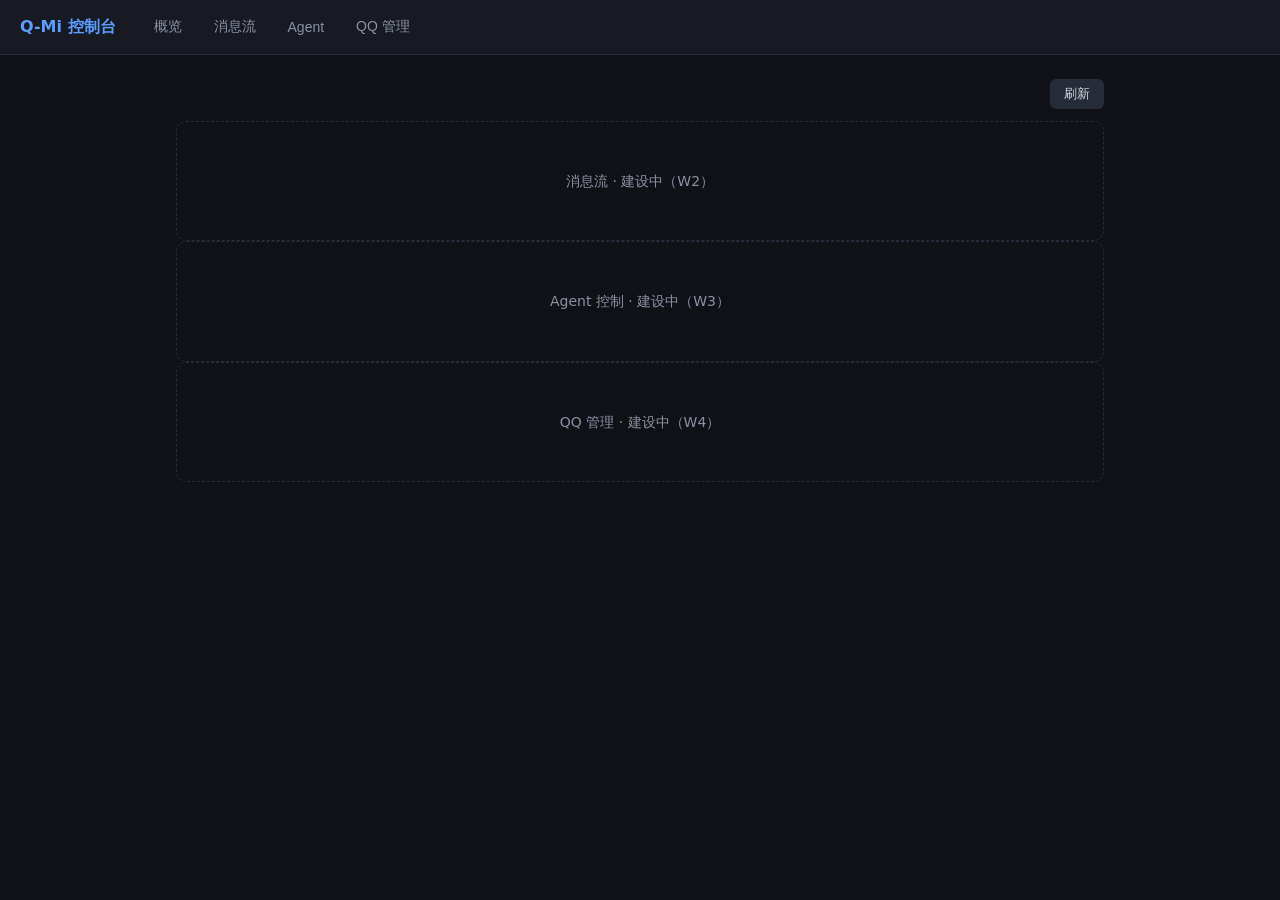
==== webui/static/index.html @ 6c924513 "feat(webui): 包骨架/鉴权/概览页,agent 事件环形缓冲与导出钩子" ====
<!DOCTYPE html>
<html lang="zh-CN">
<head>
<meta charset="UTF-8">
<meta name="viewport" content="width=device-width, initial-scale=1">
<title>Q-Mi 控制台</title>
<script src="/static/alpine.min.js" defer></script>
<style>
:root {
  --bg: #0f1117; --panel: #171a23; --border: #262b38;
  --text: #d7dae2; --dim: #8b91a0; --accent: #5b9dff;
  --ok: #4ade80; --bad: #f87171; --warn: #fbbf24;
}
* { box-sizing: border-box; margin: 0; padding: 0; }
body {
  background: var(--bg); color: var(--text);
  font: 14px/1.6 system-ui, "Segoe UI", "Microsoft YaHei", sans-serif;
}
header {
  display: flex; align-items: center; gap: 24px;
  padding: 12px 20px; border-bottom: 1px solid var(--border);
  background: var(--panel); position: sticky; top: 0; z-index: 10;
}
.logo { font-weight: 700; font-size: 16px; color: var(--accent); }
nav { display: flex; gap: 4px; flex: 1; }
nav button {
  background: none; border: none; color: var(--dim); cursor: pointer;
  padding: 6px 14px; border-radius: 6px; font-size: 14px;
}
nav button:hover { color: var(--text); background: var(--border); }
nav button.active { color: var(--text); background: var(--border); }
main { max-width: 960px; margin: 24px auto; padding: 0 16px; }
.grid { display: grid; grid-template-columns: repeat(auto-fill, minmax(200px, 1fr)); gap: 12px; }
.card {
  background: var(--panel); border: 1px solid var(--border);
  border-radius: 10px; padding: 14px 16px;
}
.card .k { color: var(--dim); font-size: 12px; margin-bottom: 4px; }
.card .v { font-size: 20px; font-weight: 600; }
.badge { display: inline-block; padding: 1px 10px; border-radius: 999px; font-size: 12px; }
.badge.ok { background: rgba(74,222,128,.15); color: var(--ok); }
.badge.bad { background: rgba(248,113,113,.15); color: var(--bad); }
.dot { display: inline-block; width: 8px; height: 8px; border-radius: 50%; margin-right: 6px; vertical-align: middle; }
.dot.ok { background: var(--ok); } .dot.bad { background: var(--bad); }
.muted { color: var(--dim); }
.section-title { margin: 20px 0 10px; font-size: 15px; color: var(--dim); }
.placeholder {
  border: 1px dashed var(--border); border-radius: 10px;
  padding: 48px 0; text-align: center; color: var(--dim);
}
.toolbar { display: flex; justify-content: flex-end; gap: 8px; margin-bottom: 12px; }
button.act {
  background: var(--border); color: var(--text); border: none;
  padding: 6px 14px; border-radius: 6px; cursor: pointer; font-size: 13px;
}
button.act:hover { filter: brightness(1.2); }
button.primary { background: var(--accent); color: #fff; }
/* token 遮罩 */
.mask {
  position: fixed; inset: 0; background: rgba(8, 10, 14, .92);
  display: flex; align-items: center; justify-content: center; z-index: 100;
}
.mask .panel {
  background: var(--panel); border: 1px solid var(--border);
  border-radius: 12px; padding: 28px; width: 360px;
}
.mask h2 { font-size: 16px; margin-bottom: 6px; }
.mask p { color: var(--dim); font-size: 13px; margin-bottom: 14px; }
.mask input {
  width: 100%; background: var(--bg); color: var(--text);
  border: 1px solid var(--border); border-radius: 6px;
  padding: 8px 10px; font-size: 14px; margin-bottom: 12px;
}
.mask .err { color: var(--bad); font-size: 13px; margin-bottom: 10px; }
</style>
</head>
<body>
<div x-data="app()" x-init="init()">
  <header>
    <span class="logo">Q-Mi 控制台</span>
    <nav>
      <button :class="tab==='overview' && 'active'" @click="tab='overview'">概览</button>
      <button :class="tab==='stream' && 'active'" @click="tab='stream'">消息流</button>
      <button :class="tab==='agent' && 'active'" @click="tab='agent'">Agent</button>
      <button :class="tab==='qq' && 'active'" @click="tab='qq'">QQ 管理</button>
    </nav>
  </header>

  <main>
    <!-- W1: 概览 -->
    <section x-show="tab==='overview'">
      <div class="toolbar">
        <button class="act" @click="loadOverview()">刷新</button>
      </div>
      <template x-if="ov">
        <div>
          <div class="grid">
            <div class="card">
              <div class="k">NapCat</div>
              <div class="v">
                <span class="dot" :class="ov.napcat.online ? 'ok' : 'bad'"></span>
                <span x-text="ov.napcat.online ? '在线' : '离线'"></span>
              </div>
              <div class="muted" x-text="ov.napcat.version || '未连接'"></div>
            </div>
            <div class="card">
              <div class="k">运行时长</div>
              <div class="v" x-text="fmtUptime(ov.uptime_seconds)"></div>
            </div>
            <div class="card">
              <div class="k">消息库</div>
              <div class="v" x-text="ov.messages < 0 ? '未启用' : ov.messages"></div>
              <div class="muted" x-text="'通知 ' + (ov.notices < 0 ? '未启用' : ov.notices)"></div>
            </div>
            <div class="card">
              <div class="k">情绪</div>
              <div class="v" style="font-size:16px" x-text="ov.mood || '—'"></div>
            </div>
            <div class="card">
              <div class="k">思考笔记</div>
              <div class="v" x-text="ov.notes_count"></div>
            </div>
            <div class="card">
              <div class="k">定时器</div>
              <div class="v" x-text="ov.timers_count < 0 ? '—' : ov.timers_count"></div>
            </div>
          </div>
        </div>
      </template>
      <template x-if="!ov && ovErr">
        <div class="placeholder" x-text="ovErr"></div>
      </template>
    </section>

    <!-- 占位 tab（W2/W3/W4 实现） -->
    <section x-show="tab==='stream'" class="placeholder">消息流 · 建设中（W2）</section>
    <section x-show="tab==='agent'" class="placeholder">Agent 控制 · 建设中（W3）</section>
    <section x-show="tab==='qq'" class="placeholder">QQ 管理 · 建设中（W4）</section>
  </main>

  <!-- token 输入遮罩 -->
  <template x-if="needToken">
    <div class="mask">
      <div class="panel">
        <h2>访问令牌</h2>
        <p>输入 Config.yaml 中 webui.token 的值，将保存在浏览器 localStorage。</p>
        <div class="err" x-show="authErr" x-text="authErr"></div>
        <input type="password" x-model="tokenInput" placeholder="访问令牌"
               @keydown.enter="saveToken()">
        <button class="act primary" @click="saveToken()">进入控制台</button>
      </div>
    </div>
  </template>
</div>

<script>
function app() {
  return {
    tab: 'overview',
    ov: null, ovErr: '',
    needToken: false, authErr: '',
    tokenInput: '',
    timer: null,
    init() {
      if (!localStorage.qmi_token) {
        this.needToken = true;
        return;
      }
      this.loadOverview();
      // 概览 5s 轮询（消息流 1s 轮询 /api/events 在 W2 接入）
      this.timer = setInterval(() => { if (!this.needToken) this.loadOverview(); }, 5000);
    },
    async api(path, opts = {}) {
      const headers = Object.assign(
        { 'Authorization': 'Bearer ' + localStorage.qmi_token }, opts.headers || {});
      const r = await fetch(path, Object.assign({}, opts, { headers }));
      if (r.status === 401) {
        this.needToken = true;
        throw new Error('unauthorized');
      }
      return r;
    },
    async loadOverview() {
      try {
        const r = await this.api('/api/overview');
        this.ov = await r.json();
        this.ovErr = '';
      } catch (e) {
        if (this.needToken) this.authErr = '';
        else this.ovErr = '加载失败：' + e.message;
      }
    },
    saveToken() {
      if (!this.tokenInput.trim()) { this.authErr = '请输入令牌'; return; }
      localStorage.qmi_token = this.tokenInput.trim();
      this.tokenInput = '';
      this.authErr = '';
      this.needToken = false;
      this.loadOverview();
    },
    fmtUptime(sec) {
      if (sec == null) return '—';
      const d = Math.floor(sec / 86400), h = Math.floor(sec % 86400 / 3600),
            m = Math.floor(sec % 3600 / 60);
      if (d > 0) return d + ' 天 ' + h + ' 小时';
      if (h > 0) return h + ' 小时 ' + m + ' 分';
      return m + ' 分 ' + Math.floor(sec % 60) + ' 秒';
    },
  };
}
</script>
</body>
</html>
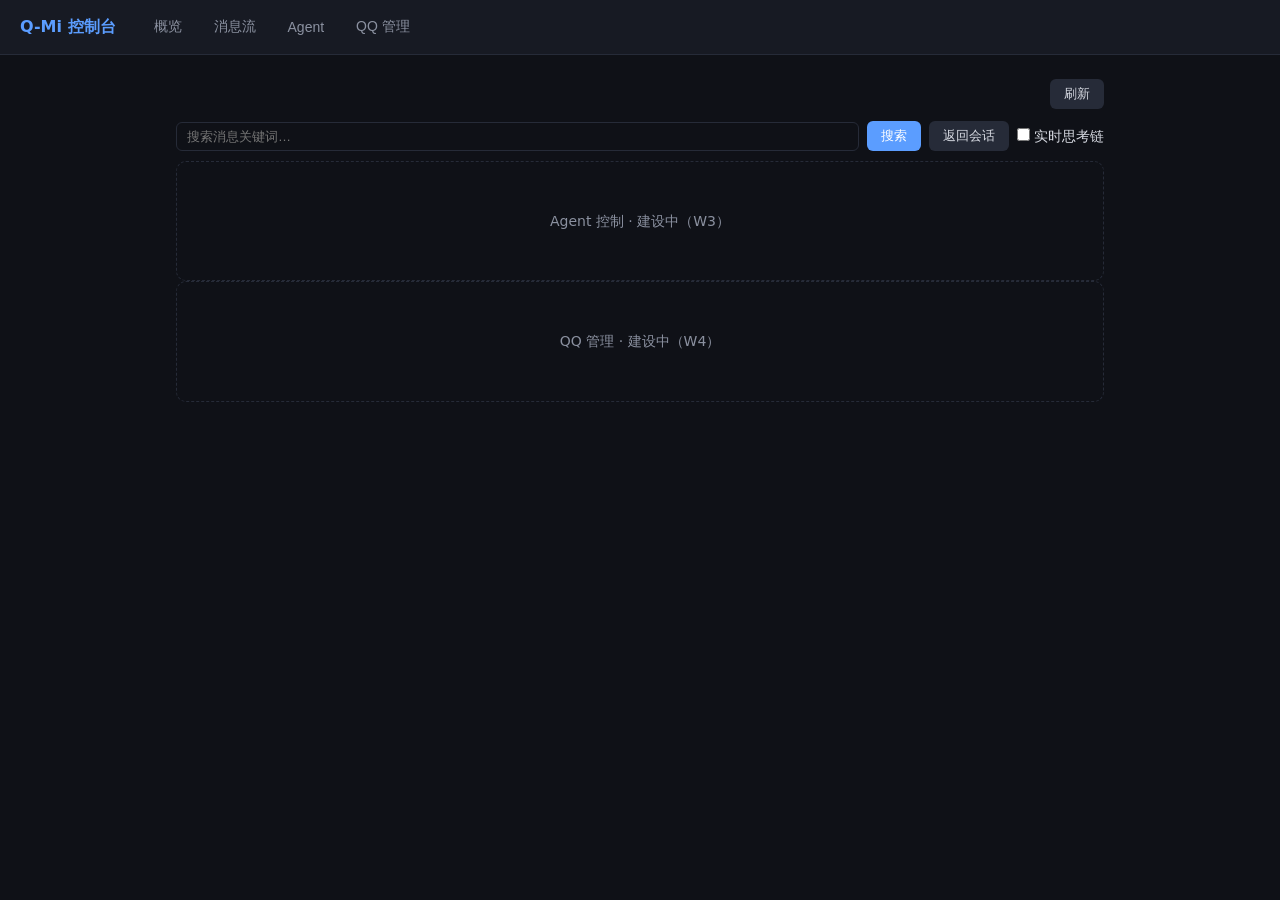
==== commit da1202c8: "feat(webui): 消息流页与会话/搜索/思考链路由,storage.ChatSummaries" ====
--- a/webui/static/index.html
+++ b/webui/static/index.html
@@ -40,6 +40,54 @@
 .badge { display: inline-block; padding: 1px 10px; border-radius: 999px; font-size: 12px; }
 .badge.ok { background: rgba(74,222,128,.15); color: var(--ok); }
 .badge.bad { background: rgba(248,113,113,.15); color: var(--bad); }
+/* 思考链 Kind 徽标（W2 消息流） */
+.ebadge { display: inline-block; padding: 0 8px; border-radius: 999px; font-size: 11px; margin-right: 6px; }
+.ebadge.turn_start   { background: rgba(91,157,255,.18); color: var(--accent); }
+.ebadge.reasoning    { background: rgba(167,139,250,.18); color: #a78bfa; }
+.ebadge.output       { background: rgba(74,222,128,.18); color: var(--ok); }
+.ebadge.tool_call    { background: rgba(251,191,36,.18); color: var(--warn); }
+.ebadge.tool_result  { background: rgba(251,191,36,.12); color: #d3a417; }
+.ebadge.reply        { background: rgba(74,222,128,.25); color: var(--ok); }
+.ebadge.error        { background: rgba(248,113,113,.2); color: var(--bad); }
+.ebadge.finish       { background: rgba(139,145,160,.2); color: var(--dim); }
+.ebadge.interrupted  { background: rgba(248,113,113,.14); color: #fca5a5; }
+/* 消息流布局 */
+.stream { display: flex; gap: 14px; min-height: 60vh; }
+.chat-list { width: 260px; flex-shrink: 0; display: flex; flex-direction: column; gap: 6px; }
+.chat-item {
+  background: var(--panel); border: 1px solid var(--border); border-radius: 8px;
+  padding: 8px 12px; cursor: pointer;
+}
+.chat-item:hover { border-color: var(--accent); }
+.chat-item.active { border-color: var(--accent); background: rgba(91,157,255,.08); }
+.chat-item .t { font-weight: 600; font-size: 13px; }
+.chat-item .s { color: var(--dim); font-size: 12px; overflow: hidden; text-overflow: ellipsis;
+  white-space: nowrap; }
+.stream-main { flex: 1; display: flex; flex-direction: column; min-width: 0; }
+.msg-list { flex: 1; overflow-y: auto; display: flex; flex-direction: column; gap: 8px; padding: 4px 2px; }
+.msg-row { display: flex; }
+.msg-row.sent { justify-content: flex-end; }
+.bubble {
+  max-width: 76%; background: var(--panel); border: 1px solid var(--border);
+  border-radius: 10px; padding: 7px 12px; white-space: pre-wrap; word-break: break-word;
+}
+.msg-row.sent .bubble { background: rgba(91,157,255,.14); border-color: rgba(91,157,255,.4); }
+.msg-meta { font-size: 11px; color: var(--dim); margin-bottom: 2px; }
+.msg-row.recalled .bubble { opacity: .55; border-style: dashed; }
+.trace { border: 1px solid var(--border); border-radius: 8px; background: var(--bg);
+  margin-bottom: 10px; padding: 8px 10px; max-height: 220px; overflow-y: auto;
+  font-size: 12px; display: flex; flex-direction: column; gap: 4px; }
+.trace .ev { border-bottom: 1px solid rgba(38,43,56,.5); padding-bottom: 3px; }
+.trace .ev:last-child { border-bottom: none; }
+.trace .m { color: var(--dim); margin-right: 6px; font-size: 11px; }
+.stream-toolbar { display: flex; gap: 8px; align-items: center; margin-bottom: 10px; }
+.stream-toolbar input[type=text] {
+  flex: 1; background: var(--bg); color: var(--text); border: 1px solid var(--border);
+  border-radius: 6px; padding: 6px 10px; font-size: 13px;
+}
+.search-hit { cursor: pointer; }
+.search-hit:hover { border-color: var(--accent); }
+.load-more { align-self: center; margin: 4px 0; }
 .dot { display: inline-block; width: 8px; height: 8px; border-radius: 50%; margin-right: 6px; vertical-align: middle; }
 .dot.ok { background: var(--ok); } .dot.bad { background: var(--bad); }
 .muted { color: var(--dim); }
@@ -132,8 +180,91 @@
       </template>
     </section>
 
-    <!-- 占位 tab（W2/W3/W4 实现） -->
-    <section x-show="tab==='stream'" class="placeholder">消息流 · 建设中（W2）</section>
+    <!-- W2: 消息流 -->
+    <section x-show="tab==='stream'">
+      <div class="stream-toolbar">
+        <input type="text" x-model="searchQ" placeholder="搜索消息关键词…"
+               @keydown.enter="doSearch()">
+        <button class="act primary" @click="doSearch()">搜索</button>
+        <button class="act" x-show="searchMode" @click="exitSearch()">返回会话</button>
+        <label style="cursor:pointer" title="轮询 /api/events 展示 agent 思考链">
+          <input type="checkbox" x-model="traceOn" @change="toggleTrace()"> 实时思考链
+        </label>
+      </div>
+
+      <template x-if="traceOn">
+        <div class="trace" x-ref="traceBox">
+          <template x-for="ev in traceEvents" :key="ev.id">
+            <div class="ev">
+              <span class="ebadge" :class="ev.kind" x-text="ev.kind"></span>
+              <span class="m" x-text="fmtTime(ev.time)"></span>
+              <span class="m" x-show="ev.chat_type || ev.chat_id"
+                    x-text="ev.chat_type + ':' + ev.chat_id"></span>
+              <span x-text="ev.text"></span>
+            </div>
+          </template>
+          <div class="muted" x-show="!traceEvents.length">等待事件…（agent 产生思考链时实时滚动）</div>
+        </div>
+      </template>
+
+      <template x-if="!searchMode">
+        <div class="stream">
+          <div class="chat-list">
+            <div class="muted" x-show="chatsErr" x-text="chatsErr"></div>
+            <div class="muted" x-show="!chats.length && !chatsErr">暂无会话</div>
+            <template x-for="c in chats" :key="c.chat_type + ':' + c.chat_id">
+              <div class="chat-item" :class="curChat && curChat.chat_type===c.chat_type && curChat.chat_id===c.chat_id && 'active'"
+                   @click="openChat(c)">
+                <div class="t">
+                  <span x-text="chatTitle(c)"></span>
+                  <span class="muted" style="font-weight:400;float:right" x-text="relTime(c.last_time)"></span>
+                </div>
+                <div class="s" x-text="c.last_text"></div>
+              </div>
+            </template>
+          </div>
+          <div class="stream-main">
+            <div class="muted" x-show="msgsErr" x-text="msgsErr"></div>
+            <div class="placeholder" x-show="!curChat && !msgsErr">← 从左侧选择会话</div>
+            <div class="msg-list" x-show="curChat" x-ref="msgBox">
+              <button class="act load-more" x-show="hasMore && !loadingMore" @click="loadMore()">加载更多</button>
+              <div class="muted load-more" x-show="loadingMore">加载中…</div>
+              <template x-for="m in msgs" :key="m.message_id">
+                <div class="msg-row" :class="[m.direction === 'sent' ? 'sent' : '', m.recalled ? 'recalled' : '']">
+                  <div class="bubble">
+                    <div class="msg-meta">
+                      <span x-text="(m.sender_name || '未知') + (m.user_id ? '(' + m.user_id + ')' : '')"></span>
+                      <span style="float:right" x-text="fmtTime(m.time * 1000)"></span>
+                    </div>
+                    <span x-text="m.text || m.raw_message"></span>
+                  </div>
+                </div>
+              </template>
+            </div>
+          </div>
+        </div>
+      </template>
+
+      <template x-if="searchMode">
+        <div class="stream-main">
+          <div class="muted" x-text="searchResults.length ? ('共 ' + searchResults.length + ' 条命中，点击跳转会话') : '无匹配结果'"></div>
+          <div class="msg-list">
+            <template x-for="m in searchResults" :key="m.message_id + ':' + m.chat_type + ':' + m.chat_id">
+              <div class="bubble search-hit" @click="jumpToChat(m)">
+                <div class="msg-meta">
+                  <span x-text="chatTitle(m)"></span> ·
+                  <span x-text="m.sender_name"></span> ·
+                  <span x-text="fmtTime(m.time * 1000)"></span>
+                </div>
+                <span x-text="m.text || m.raw_message"></span>
+              </div>
+            </template>
+          </div>
+        </div>
+      </template>
+    </section>
+
+    <!-- 占位 tab（W3/W4 实现） -->
     <section x-show="tab==='agent'" class="placeholder">Agent 控制 · 建设中（W3）</section>
     <section x-show="tab==='qq'" class="placeholder">QQ 管理 · 建设中（W4）</section>
   </main>
@@ -161,14 +292,21 @@
     needToken: false, authErr: '',
     tokenInput: '',
     timer: null,
+    // W2 消息流状态
+    chats: [], chatsErr: '', chatsLoaded: false,
+    curChat: null, msgs: [], msgsErr: '',
+    hasMore: false, loadingMore: false,
+    searchQ: '', searchMode: false, searchResults: [],
+    traceOn: false, traceEvents: [], traceLastID: 0, traceTimer: null,
     init() {
       if (!localStorage.qmi_token) {
         this.needToken = true;
         return;
       }
       this.loadOverview();
-      // 概览 5s 轮询（消息流 1s 轮询 /api/events 在 W2 接入）
+      // 概览 5s 轮询；消息流 1.5s 轮询 /api/events 由"实时思考链"开关控制
       this.timer = setInterval(() => { if (!this.needToken) this.loadOverview(); }, 5000);
+      this.$watch('tab', (t) => { if (t === 'stream' && !this.chatsLoaded) this.loadChats(); });
     },
     async api(path, opts = {}) {
       const headers = Object.assign(
@@ -206,6 +344,117 @@
       if (h > 0) return h + ' 小时 ' + m + ' 分';
       return m + ' 分 ' + Math.floor(sec % 60) + ' 秒';
     },
+    // ---- W2 消息流 ----
+    chatTitle(c) {
+      return (c.chat_type === 'group' ? '群:' : '私聊:') + c.chat_id;
+    },
+    fmtTime(ms) {
+      if (!ms) return '';
+      const d = new Date(ms);
+      const p = (n) => String(n).padStart(2, '0');
+      return d.getFullYear() + '-' + p(d.getMonth() + 1) + '-' + p(d.getDate()) +
+        ' ' + p(d.getHours()) + ':' + p(d.getMinutes()) + ':' + p(d.getSeconds());
+    },
+    relTime(sec) {
+      if (!sec) return '';
+      const diff = Date.now() / 1000 - sec;
+      if (diff < 60) return '刚刚';
+      if (diff < 3600) return Math.floor(diff / 60) + ' 分钟前';
+      if (diff < 86400) return Math.floor(diff / 3600) + ' 小时前';
+      if (diff < 86400 * 30) return Math.floor(diff / 86400) + ' 天前';
+      return this.fmtTime(sec * 1000).slice(0, 10);
+    },
+    async loadChats() {
+      try {
+        const r = await this.api('/api/chats');
+        this.chats = await r.json();
+        this.chatsErr = '';
+        this.chatsLoaded = true;
+      } catch (e) {
+        if (!this.needToken) this.chatsErr = '会话列表加载失败：' + e.message;
+      }
+    },
+    openChat(c) {
+      this.curChat = c;
+      this.searchMode = false;
+      this.msgs = [];
+      this.hasMore = false;
+      this.loadMessages();
+    },
+    async loadMessages(beforeTime) {
+      if (!this.curChat) return;
+      const c = this.curChat;
+      let url = '/api/messages?chat_type=' + encodeURIComponent(c.chat_type) +
+        '&chat_id=' + encodeURIComponent(c.chat_id);
+      if (beforeTime) url += '&before_time=' + encodeURIComponent(beforeTime);
+      try {
+        const r = await this.api(url);
+        const rows = await r.json();
+        if (this.curChat !== c) return; // 期间切换了会话
+        this.msgsErr = '';
+        const asc = rows.slice().reverse(); // API 新→旧，展示按时间正序
+        if (beforeTime) this.msgs = asc.concat(this.msgs);
+        else this.msgs = asc;
+        this.hasMore = rows.length >= 50;
+        this.$nextTick(() => { this.scrollBottom(this.$refs.msgBox); });
+      } catch (e) {
+        if (!this.needToken) this.msgsErr = '消息加载失败：' + e.message;
+      }
+    },
+    loadMore() {
+      if (!this.msgs.length || this.loadingMore) return;
+      this.loadingMore = true;
+      // 游标 = 已加载最旧一条的 time（不包含该条）
+      this.loadMessages(this.msgs[0].time).finally(() => { this.loadingMore = false; });
+    },
+    async doSearch() {
+      const q = this.searchQ.trim();
+      if (!q) return;
+      try {
+        const r = await this.api('/api/search', {
+          method: 'POST',
+          headers: { 'Content-Type': 'application/json' },
+          body: JSON.stringify({ query: q }),
+        });
+        if (!r.ok) throw new Error('HTTP ' + r.status);
+        this.searchResults = await r.json();
+        this.searchMode = true;
+      } catch (e) {
+        if (!this.needToken) this.msgsErr = '搜索失败：' + e.message;
+      }
+    },
+    exitSearch() {
+      this.searchMode = false;
+      this.searchResults = [];
+    },
+    jumpToChat(m) {
+      this.openChat({ chat_type: m.chat_type, chat_id: m.chat_id });
+    },
+    // ---- 实时思考链（1.5s 轮询 /api/events） ----
+    toggleTrace() {
+      if (this.traceOn) {
+        this.pollEvents();
+        this.traceTimer = setInterval(() => this.pollEvents(), 1500);
+      } else if (this.traceTimer) {
+        clearInterval(this.traceTimer);
+        this.traceTimer = null;
+      }
+    },
+    async pollEvents() {
+      try {
+        const r = await this.api('/api/events?after=' + this.traceLastID);
+        const events = await r.json();
+        if (!events.length) return;
+        this.traceEvents.push(...events);
+        this.traceLastID = events[events.length - 1].id;
+        // 环形缓冲防涨爆：只保留最近 300 条展示
+        if (this.traceEvents.length > 300) this.traceEvents = this.traceEvents.slice(-300);
+        this.$nextTick(() => { this.scrollBottom(this.$refs.traceBox); });
+      } catch (e) { /* 轮询失败静默，下一轮重试 */ }
+    },
+    scrollBottom(el) {
+      if (el) el.scrollTop = el.scrollHeight;
+    },
   };
 }
 </script>
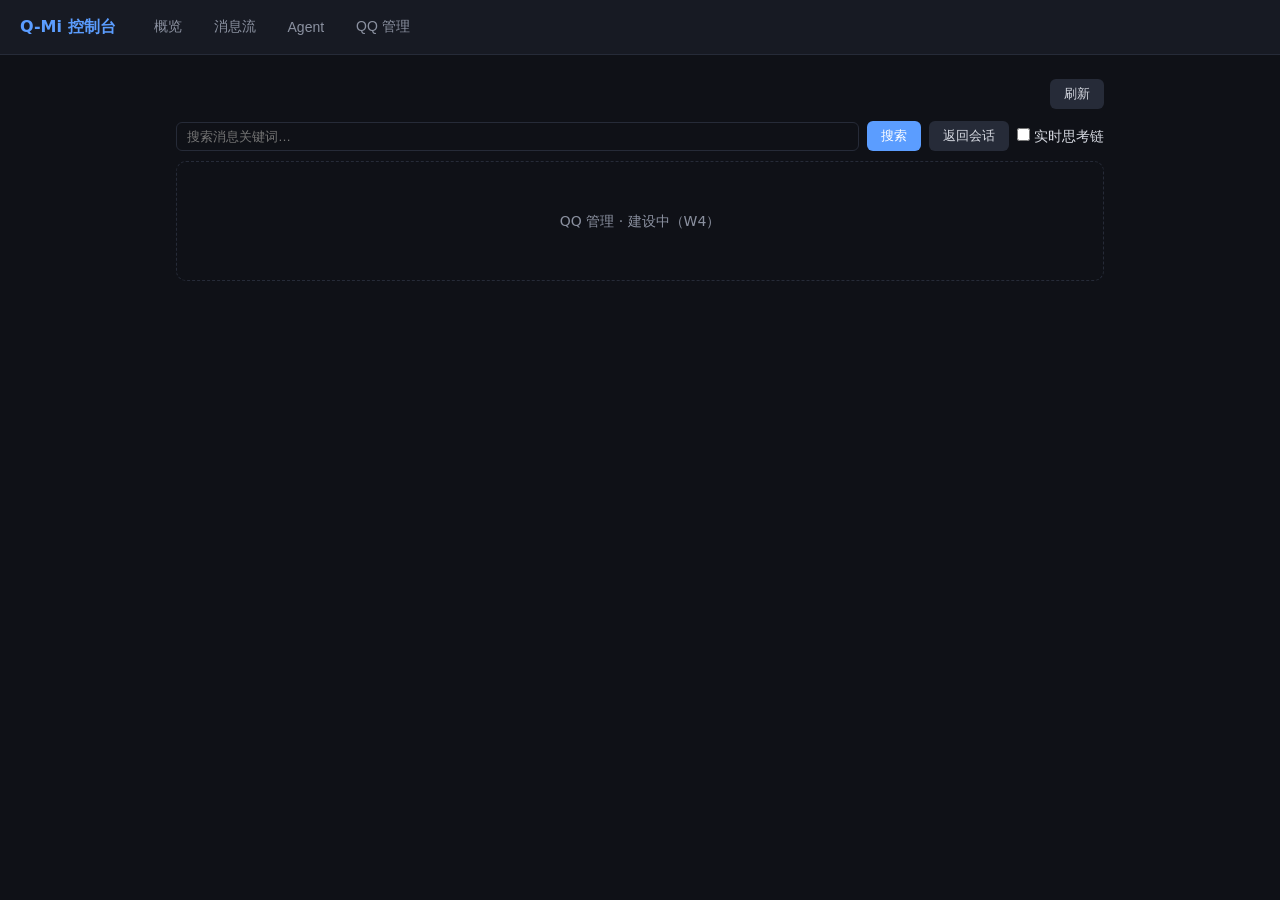
==== commit 37bc9e7a: "feat(webui): agent 控制页,notes/mood/timers/唤醒/提示词编辑器" ====
--- a/webui/static/index.html
+++ b/webui/static/index.html
@@ -12,6 +12,7 @@
   --ok: #4ade80; --bad: #f87171; --warn: #fbbf24;
 }
 * { box-sizing: border-box; margin: 0; padding: 0; }
+[x-cloak] { display: none !important; }
 body {
   background: var(--bg); color: var(--text);
   font: 14px/1.6 system-ui, "Segoe UI", "Microsoft YaHei", sans-serif;
@@ -120,6 +121,33 @@
   padding: 8px 10px; font-size: 14px; margin-bottom: 12px;
 }
 .mask .err { color: var(--bad); font-size: 13px; margin-bottom: 10px; }
+/* W3 agent 控制页 */
+.agent-input {
+  background: var(--bg); color: var(--text); border: 1px solid var(--border);
+  border-radius: 6px; padding: 6px 10px; font-size: 13px;
+}
+.note-row {
+  display: flex; gap: 10px; align-items: baseline;
+  background: var(--panel); border: 1px solid var(--border); border-radius: 8px;
+  padding: 6px 12px; margin-bottom: 6px;
+}
+.timer-table { width: 100%; border-collapse: collapse; font-size: 13px; }
+.timer-table th, .timer-table td {
+  text-align: left; padding: 6px 10px; border-bottom: 1px solid var(--border);
+}
+.timer-table th { color: var(--dim); font-weight: 500; }
+.file-editor {
+  width: 100%; min-height: 240px; background: var(--bg); color: var(--text);
+  border: 1px solid var(--border); border-radius: 8px; padding: 10px;
+  font: 13px/1.6 Consolas, monospace; resize: vertical;
+}
+button.danger { color: var(--bad); }
+.toast {
+  position: fixed; bottom: 24px; left: 50%; transform: translateX(-50%);
+  background: var(--panel); border: 1px solid var(--border); color: var(--text);
+  padding: 8px 18px; border-radius: 8px; z-index: 90;
+  box-shadow: 0 4px 16px rgba(0, 0, 0, .4); max-width: 80vw;
+}
 </style>
 </head>
 <body>
@@ -264,10 +292,98 @@
       </template>
     </section>
 
-    <!-- 占位 tab（W3/W4 实现） -->
-    <section x-show="tab==='agent'" class="placeholder">Agent 控制 · 建设中（W3）</section>
+    <!-- W3: Agent 控制 -->
+    <section x-show="tab==='agent'">
+      <template x-if="agentDisabled">
+        <div class="placeholder">
+          Agent 未启用：请在 Config.yaml 设置 agent.enable: true 并重启进程。<br>
+          <span class="muted">笔记/情绪/定时器/唤醒均不可用。</span>
+        </div>
+      </template>
+
+      <template x-if="!agentDisabled">
+        <div>
+          <!-- 情绪 -->
+          <div class="card">
+            <div class="k">当前情绪</div>
+            <div style="display:flex;gap:8px;align-items:center">
+              <span style="font-size:16px;font-weight:600" x-text="moodNow || '—'"></span>
+              <input type="text" class="agent-input" style="flex:1" x-model="moodInput"
+                     placeholder="设置为…" @keydown.enter="saveMood()">
+              <button class="act primary" @click="saveMood()">保存</button>
+            </div>
+          </div>
+
+          <!-- 思考笔记 -->
+          <div class="section-title">思考笔记</div>
+          <div class="muted" x-show="!notes.length">暂无笔记</div>
+          <template x-for="n in notes" :key="n.index">
+            <div class="note-row">
+              <span class="muted" style="font-size:12px;white-space:nowrap" x-text="fmtTime(n.time * 1000)"></span>
+              <span style="flex:1;word-break:break-word" x-text="n.text"></span>
+              <button class="act danger" @click="delNote(n.index)">删除</button>
+            </div>
+          </template>
+          <div style="display:flex;gap:8px;margin-top:8px">
+            <input type="text" class="agent-input" style="flex:1" x-model="noteInput"
+                   placeholder="新增笔记内容…" @keydown.enter="addNote()">
+            <button class="act primary" @click="addNote()">添加</button>
+          </div>
+
+          <!-- 定时器 -->
+          <div class="section-title">定时器</div>
+          <table class="timer-table" x-show="timers.length">
+            <thead><tr><th>触发时间</th><th>内容</th><th>所属会话</th><th></th></tr></thead>
+            <tbody>
+              <template x-for="t in timers" :key="t.id">
+                <tr>
+                  <td x-text="fmtTime(Date.parse(t.fire_at))"></td>
+                  <td x-text="t.note"></td>
+                  <td x-text="timerChat(t)"></td>
+                  <td><button class="act danger" @click="cancelTimer(t.id)">取消</button></td>
+                </tr>
+              </template>
+            </tbody>
+          </table>
+          <div class="muted" x-show="!timers.length">暂无定时器</div>
+          <div style="display:flex;gap:8px;margin-top:8px">
+            <input type="number" class="agent-input" style="width:130px" x-model="timerDelay"
+                   placeholder="延迟秒数" min="1" max="604800">
+            <input type="text" class="agent-input" style="flex:1" x-model="timerNote"
+                   placeholder="提醒内容…" @keydown.enter="addTimer()">
+            <button class="act primary" @click="addTimer()">添加</button>
+          </div>
+          <div class="muted" style="font-size:12px;margin-top:4px">
+            延迟 1..604800 秒（最长 7 天）；提醒注入 agent 自身会话，发给谁由其自决。
+          </div>
+
+          <!-- 手动唤醒 -->
+          <div class="section-title">手动唤醒</div>
+          <div style="display:flex;gap:8px">
+            <input type="text" class="agent-input" style="flex:1" x-model="wakeText"
+                   placeholder="注入给 agent 的一条消息…" @keydown.enter="doWake()">
+            <button class="act primary" @click="doWake()">唤醒</button>
+          </div>
+
+          <!-- persona / guide 编辑器 -->
+          <div class="section-title">提示词文件（persona / guide）</div>
+          <div style="display:flex;gap:8px;align-items:center;margin-bottom:8px">
+            <select class="agent-input" style="width:190px" x-model="fileSel">
+              <option value="persona">persona.md（人设）</option>
+              <option value="guide">guide.md（工作方式）</option>
+            </select>
+            <button class="act primary" @click="saveFile()">保存</button>
+            <span class="muted" style="font-size:12px">builder 构造时读取：保存后重启进程生效</span>
+          </div>
+          <textarea class="file-editor" x-model="fileText[fileSel]" spellcheck="false"></textarea>
+        </div>
+      </template>
+    </section>
     <section x-show="tab==='qq'" class="placeholder">QQ 管理 · 建设中（W4）</section>
   </main>
+
+  <!-- 操作提示 toast -->
+  <div class="toast" x-cloak x-show="toastMsg" x-text="toastMsg"></div>
 
   <!-- token 输入遮罩 -->
   <template x-if="needToken">
@@ -298,6 +414,14 @@
     hasMore: false, loadingMore: false,
     searchQ: '', searchMode: false, searchResults: [],
     traceOn: false, traceEvents: [], traceLastID: 0, traceTimer: null,
+    // W3 agent 控制
+    moodNow: '', moodInput: '',
+    notes: [], noteInput: '',
+    timers: [], timerDelay: '', timerNote: '',
+    wakeText: '',
+    agentDisabled: false,
+    fileSel: 'persona', fileText: { persona: '', guide: '' },
+    toastMsg: '', toastTimer: null,
     init() {
       if (!localStorage.qmi_token) {
         this.needToken = true;
@@ -306,7 +430,10 @@
       this.loadOverview();
       // 概览 5s 轮询；消息流 1.5s 轮询 /api/events 由"实时思考链"开关控制
       this.timer = setInterval(() => { if (!this.needToken) this.loadOverview(); }, 5000);
-      this.$watch('tab', (t) => { if (t === 'stream' && !this.chatsLoaded) this.loadChats(); });
+      this.$watch('tab', (t) => {
+        if (t === 'stream' && !this.chatsLoaded) this.loadChats();
+        if (t === 'agent') this.loadAgentData();
+      });
     },
     async api(path, opts = {}) {
       const headers = Object.assign(
@@ -455,6 +582,116 @@
     scrollBottom(el) {
       if (el) el.scrollTop = el.scrollHeight;
     },
+    // ---- W3 agent 控制 ----
+    agentToast(msg) {
+      this.toastMsg = msg;
+      clearTimeout(this.toastTimer);
+      this.toastTimer = setTimeout(() => { this.toastMsg = ''; }, 3000);
+    },
+    // agentAPI 带 JSON 头的写操作封装：503（agent 未启用）置 agentDisabled
+    // 显示友好提示，其余非 2xx 抛出响应体里的错误文本。
+    async agentAPI(path, opts = {}) {
+      const r = await this.api(path, Object.assign({
+        headers: { 'Content-Type': 'application/json' },
+      }, opts));
+      const text = (await r.text()).trim();
+      if (r.status === 503) {
+        this.agentDisabled = true;
+        throw new Error(text || 'agent 未启用');
+      }
+      if (!r.ok) throw new Error(text || ('HTTP ' + r.status));
+      return r;
+    },
+    async loadAgentData() {
+      this.agentDisabled = false;
+      try {
+        const [m, n, t] = await Promise.all([
+          this.api('/api/mood'), this.api('/api/notes'), this.api('/api/timers'),
+        ]);
+        this.moodNow = (await m.json()).mood || '';
+        this.notes = await n.json();
+        this.timers = await t.json();
+      } catch (e) {
+        if (!this.needToken) this.agentToast('加载失败：' + e.message);
+        return;
+      }
+      for (const name of ['persona', 'guide']) {
+        try {
+          const r = await this.api('/api/file?name=' + name);
+          this.fileText[name] = (await r.json()).content || '';
+        } catch (e) { /* 文件读失败静默，编辑器留空 */ }
+      }
+    },
+    async saveMood() {
+      try {
+        await this.agentAPI('/api/mood', { method: 'POST', body: JSON.stringify({ mood: this.moodInput }) });
+        this.moodNow = this.moodInput;
+        this.moodInput = '';
+        this.agentToast('情绪已保存');
+      } catch (e) { if (!this.needToken) this.agentToast('保存失败：' + e.message); }
+    },
+    async addNote() {
+      const text = this.noteInput.trim();
+      if (!text) { this.agentToast('请输入笔记内容'); return; }
+      try {
+        await this.agentAPI('/api/notes', { method: 'POST', body: JSON.stringify({ text }) });
+        this.noteInput = '';
+        await this.loadNotes(); // 重新拉取拿到正确下标
+      } catch (e) { if (!this.needToken) this.agentToast('添加失败：' + e.message); }
+    },
+    async loadNotes() {
+      try { this.notes = await (await this.api('/api/notes')).json(); } catch (e) { /* 静默 */ }
+    },
+    async delNote(index) {
+      try {
+        await this.agentAPI('/api/notes/' + encodeURIComponent(index), { method: 'DELETE' });
+        await this.loadNotes();
+      } catch (e) { if (!this.needToken) this.agentToast('删除失败：' + e.message); }
+    },
+    async loadTimers() {
+      try { this.timers = await (await this.api('/api/timers')).json(); } catch (e) { /* 静默 */ }
+    },
+    timerChat(t) {
+      return (t.chat_type === 'group' ? '群:' : '私聊:') + t.chat_id;
+    },
+    async addTimer() {
+      const d = parseInt(this.timerDelay, 10);
+      if (!d || d < 1 || d > 604800) { this.agentToast('延迟需为 1..604800 秒'); return; }
+      try {
+        await this.agentAPI('/api/timers', {
+          method: 'POST',
+          body: JSON.stringify({ delay_seconds: d, note: this.timerNote }),
+        });
+        this.timerDelay = '';
+        this.timerNote = '';
+        await this.loadTimers();
+        this.agentToast('定时器已添加');
+      } catch (e) { if (!this.needToken) this.agentToast('添加失败：' + e.message); }
+    },
+    async cancelTimer(id) {
+      try {
+        await this.agentAPI('/api/timers/' + encodeURIComponent(id), { method: 'DELETE' });
+        await this.loadTimers();
+      } catch (e) { if (!this.needToken) this.agentToast('取消失败：' + e.message); }
+    },
+    async doWake() {
+      const text = this.wakeText.trim();
+      if (!text) { this.agentToast('请输入唤醒内容'); return; }
+      try {
+        await this.agentAPI('/api/wake', { method: 'POST', body: JSON.stringify({ text }) });
+        this.wakeText = '';
+        this.agentToast('已唤醒，agent 正在思考');
+      } catch (e) { if (!this.needToken) this.agentToast('唤醒失败：' + e.message); }
+    },
+    async saveFile() {
+      try {
+        await this.agentAPI('/api/file', {
+          method: 'PUT',
+          body: JSON.stringify({ name: this.fileSel, content: this.fileText[this.fileSel] }),
+        });
+        this.agentToast('已保存，重启进程后生效');
+      } catch (e) { if (!this.needToken) this.agentToast('保存失败：' + e.message); }
+    },
   };
 }
 </script>
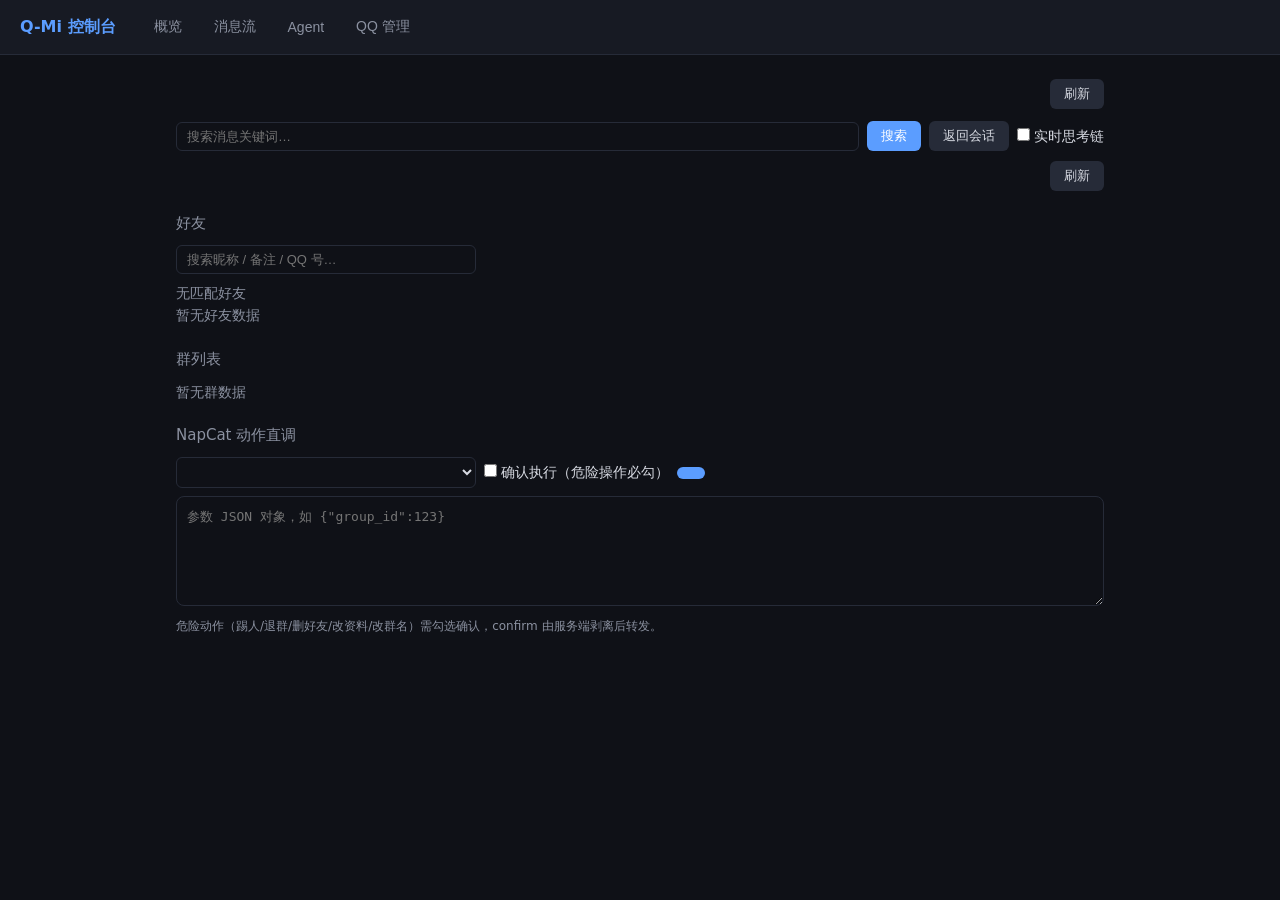
==== commit 37fda736: "feat(webui): QQ 管理页,好友/群/成员列表与动作直调面板" ====
--- a/webui/static/index.html
+++ b/webui/static/index.html
@@ -142,6 +142,7 @@
   font: 13px/1.6 Consolas, monospace; resize: vertical;
 }
 button.danger { color: var(--bad); }
+label.danger, span.danger { color: var(--bad); }
 .toast {
   position: fixed; bottom: 24px; left: 50%; transform: translateX(-50%);
   background: var(--panel); border: 1px solid var(--border); color: var(--text);
@@ -379,7 +380,81 @@
         </div>
       </template>
     </section>
-    <section x-show="tab==='qq'" class="placeholder">QQ 管理 · 建设中（W4）</section>
+    <!-- W4: QQ 管理 -->
+    <section x-show="tab==='qq'">
+      <div class="toolbar">
+        <button class="act" @click="loadQQData()">刷新</button>
+      </div>
+      <div class="muted" x-show="qqErr" x-text="qqErr"></div>
+
+      <!-- 好友（本地搜索过滤） -->
+      <div class="section-title">好友 <span class="muted" x-text="'（' + friends.length + '）'"></span></div>
+      <input type="text" class="agent-input" style="width:300px;margin-bottom:8px"
+             x-model="friendQ" placeholder="搜索昵称 / 备注 / QQ 号…">
+      <template x-for="f in filteredFriends()" :key="f.user_id">
+        <div class="note-row">
+          <span x-text="(f.nickname || '未知') + (f.remark ? '（' + f.remark + '）' : '')"></span>
+          <span class="muted" style="font-size:12px" x-text="'Lv.' + f.level" x-show="f.level"></span>
+          <span class="muted" style="margin-left:auto;font-size:12px" x-text="f.user_id"></span>
+        </div>
+      </template>
+      <div class="muted" x-show="friends.length && !filteredFriends().length">无匹配好友</div>
+      <div class="muted" x-show="!friends.length && !qqErr">暂无好友数据</div>
+
+      <!-- 群列表（点群展开成员） -->
+      <div class="section-title">群列表 <span class="muted" x-text="'（' + groups.length + '）'"></span></div>
+      <template x-for="g in groups" :key="g.group_id">
+        <div class="chat-item" :class="curGroup && curGroup.group_id===g.group_id && 'active'"
+             @click="loadMembers(g)">
+          <div class="t">
+            <span x-text="g.group_name || '未命名群'"></span>
+            <span class="muted" style="font-weight:400;float:right" x-text="g.member_count + ' 人'"></span>
+          </div>
+          <div class="s" x-text="'群号 ' + g.group_id + (curGroup && curGroup.group_id===g.group_id ? ' · 点击刷新成员' : ' · 点击加载成员')"></div>
+        </div>
+      </template>
+      <div class="muted" x-show="!groups.length && !qqErr">暂无群数据</div>
+
+      <!-- 群成员 -->
+      <template x-if="curGroup">
+        <div>
+          <div class="section-title">
+            <span x-text="'群成员：' + (curGroup.group_name || curGroup.group_id)"></span>
+            <span class="muted" x-text="memberTruncated ? '（共 ' + memberTotal + ' 人，显示前 ' + members.length + '）' : '（共 ' + memberTotal + ' 人）'"></span>
+          </div>
+          <template x-for="m in members" :key="m.user_id">
+            <div class="note-row">
+              <span class="ebadge" :class="m.role === 'owner' ? 'reply' : (m.role === 'admin' ? 'turn_start' : 'finish')"
+                    x-text="m.role === 'owner' ? '群主' : (m.role === 'admin' ? '管理' : '成员')"></span>
+              <span x-text="m.card || m.nickname || '未知'"></span>
+              <span class="muted" style="margin-left:auto;font-size:12px" x-text="m.user_id"></span>
+            </div>
+          </template>
+        </div>
+      </template>
+
+      <!-- NapCat 动作直调面板 -->
+      <div class="section-title">NapCat 动作直调</div>
+      <div style="display:flex;gap:8px;align-items:center;flex-wrap:wrap;margin-bottom:8px">
+        <select class="agent-input" style="width:300px" x-model="napAction" @change="onNapActionChange()">
+          <template x-for="a in napActions" :key="a">
+            <option :value="a" x-text="a + (napDangerous[a] ? ' ⚠' : '')"></option>
+          </template>
+        </select>
+        <label style="cursor:pointer" :class="isDangerous() ? 'danger' : ''">
+          <input type="checkbox" x-model="napConfirm"> 确认执行（危险操作必勾）
+        </label>
+        <button class="act primary" :disabled="napBusy" @click="runNapcat()" x-text="napBusy ? '执行中…' : '执行'"></button>
+      </div>
+      <textarea class="file-editor" style="min-height:110px" x-model="napParams"
+                spellcheck="false" placeholder='参数 JSON 对象，如 {"group_id":123}'></textarea>
+      <template x-if="napResult">
+        <pre class="file-editor" style="min-height:80px;margin-top:8px" x-text="napResult"></pre>
+      </template>
+      <div class="muted" style="font-size:12px;margin-top:4px">
+        危险动作（踢人/退群/删好友/改资料/改群名）需勾选确认，confirm 由服务端剥离后转发。
+      </div>
+    </section>
   </main>
 
   <!-- 操作提示 toast -->
@@ -421,6 +496,11 @@
     wakeText: '',
     agentDisabled: false,
     fileSel: 'persona', fileText: { persona: '', guide: '' },
+    // W4 QQ 管理
+    friends: [], friendQ: '', groups: [], curGroup: null,
+    members: [], memberTotal: 0, memberTruncated: false, qqErr: '',
+    napActions: [], napDangerous: {}, napAction: '', napParams: '{}',
+    napConfirm: false, napResult: '', napBusy: false,
     toastMsg: '', toastTimer: null,
     init() {
       if (!localStorage.qmi_token) {
@@ -433,6 +513,7 @@
       this.$watch('tab', (t) => {
         if (t === 'stream' && !this.chatsLoaded) this.loadChats();
         if (t === 'agent') this.loadAgentData();
+        if (t === 'qq') this.loadQQData();
       });
     },
     async api(path, opts = {}) {
@@ -692,6 +773,87 @@
         this.agentToast('已保存，重启进程后生效');
       } catch (e) { if (!this.needToken) this.agentToast('保存失败：' + e.message); }
     },
+    // ---- W4 QQ 管理 ----
+    isDangerous() { return !!this.napDangerous[this.napAction]; },
+    filteredFriends() {
+      const q = this.friendQ.trim().toLowerCase();
+      if (!q) return this.friends;
+      return this.friends.filter(f =>
+        (f.nickname || '').toLowerCase().includes(q) ||
+        (f.remark || '').toLowerCase().includes(q) ||
+        String(f.user_id).includes(q));
+    },
+    async loadQQData() {
+      this.qqErr = '';
+      try {
+        const [f, g, n] = await Promise.all([
+          this.api('/api/friends'), this.api('/api/groups'), this.api('/api/napcat'),
+        ]);
+        this.friends = await f.json();
+        this.groups = await g.json();
+        const nl = await n.json();
+        this.napActions = nl.actions || [];
+        this.napDangerous = {};
+        for (const a of (nl.dangerous || [])) this.napDangerous[a] = true;
+        if (!this.napAction && this.napActions.length) this.napAction = this.napActions[0];
+        this.onNapActionChange();
+      } catch (e) {
+        if (!this.needToken) this.qqErr = 'QQ 数据加载失败：' + e.message;
+      }
+    },
+    onNapActionChange() {
+      // 切到危险动作自动勾上确认（红字提示），切走恢复默认不勾
+      this.napConfirm = this.isDangerous();
+    },
+    async loadMembers(g) {
+      this.curGroup = g;
+      try {
+        const r = await this.api('/api/members?group_id=' + encodeURIComponent(g.group_id));
+        const d = await r.json();
+        if (this.curGroup !== g) return; // 期间切换了群
+        this.members = d.members || [];
+        this.memberTotal = d.total || 0;
+        this.memberTruncated = !!d.truncated;
+      } catch (e) {
+        if (!this.needToken) this.qqErr = '群成员加载失败：' + e.message;
+      }
+    },
+    async runNapcat() {
+      if (!this.napAction) { this.agentToast('请选择动作'); return; }
+      let params = {};
+      const raw = this.napParams.trim();
+      if (raw) {
+        try { params = JSON.parse(raw); } catch (e) { this.agentToast('参数不是合法 JSON：' + e.message); return; }
+        if (params === null || typeof params !== 'object' || Array.isArray(params)) {
+          this.agentToast('参数应为 JSON 对象'); return;
+        }
+      }
+      if (this.isDangerous()) {
+        if (!this.napConfirm) { this.agentToast('危险操作需勾选「确认执行」'); return; }
+        params.confirm = true; // 服务端校验后剥离，不透传给 NapCat
+      }
+      this.napBusy = true;
+      try {
+        const r = await this.api('/api/napcat', {
+          method: 'POST',
+          headers: { 'Content-Type': 'application/json' },
+          body: JSON.stringify({ action: this.napAction, params }),
+        });
+        const text = (await r.text()).trim();
+        if (!r.ok) {
+          let msg = text;
+          try { msg = JSON.parse(text).error || text; } catch (e) { /* 纯文本错误体 */ }
+          this.napResult = '执行失败（HTTP ' + r.status + '）：' + msg;
+          return;
+        }
+        try { this.napResult = JSON.stringify(JSON.parse(text), null, 2); }
+        catch (e) { this.napResult = text; }
+      } catch (e) {
+        if (!this.needToken) this.agentToast('请求失败：' + e.message);
+      } finally {
+        this.napBusy = false;
+      }
+    },
   };
 }
 </script>
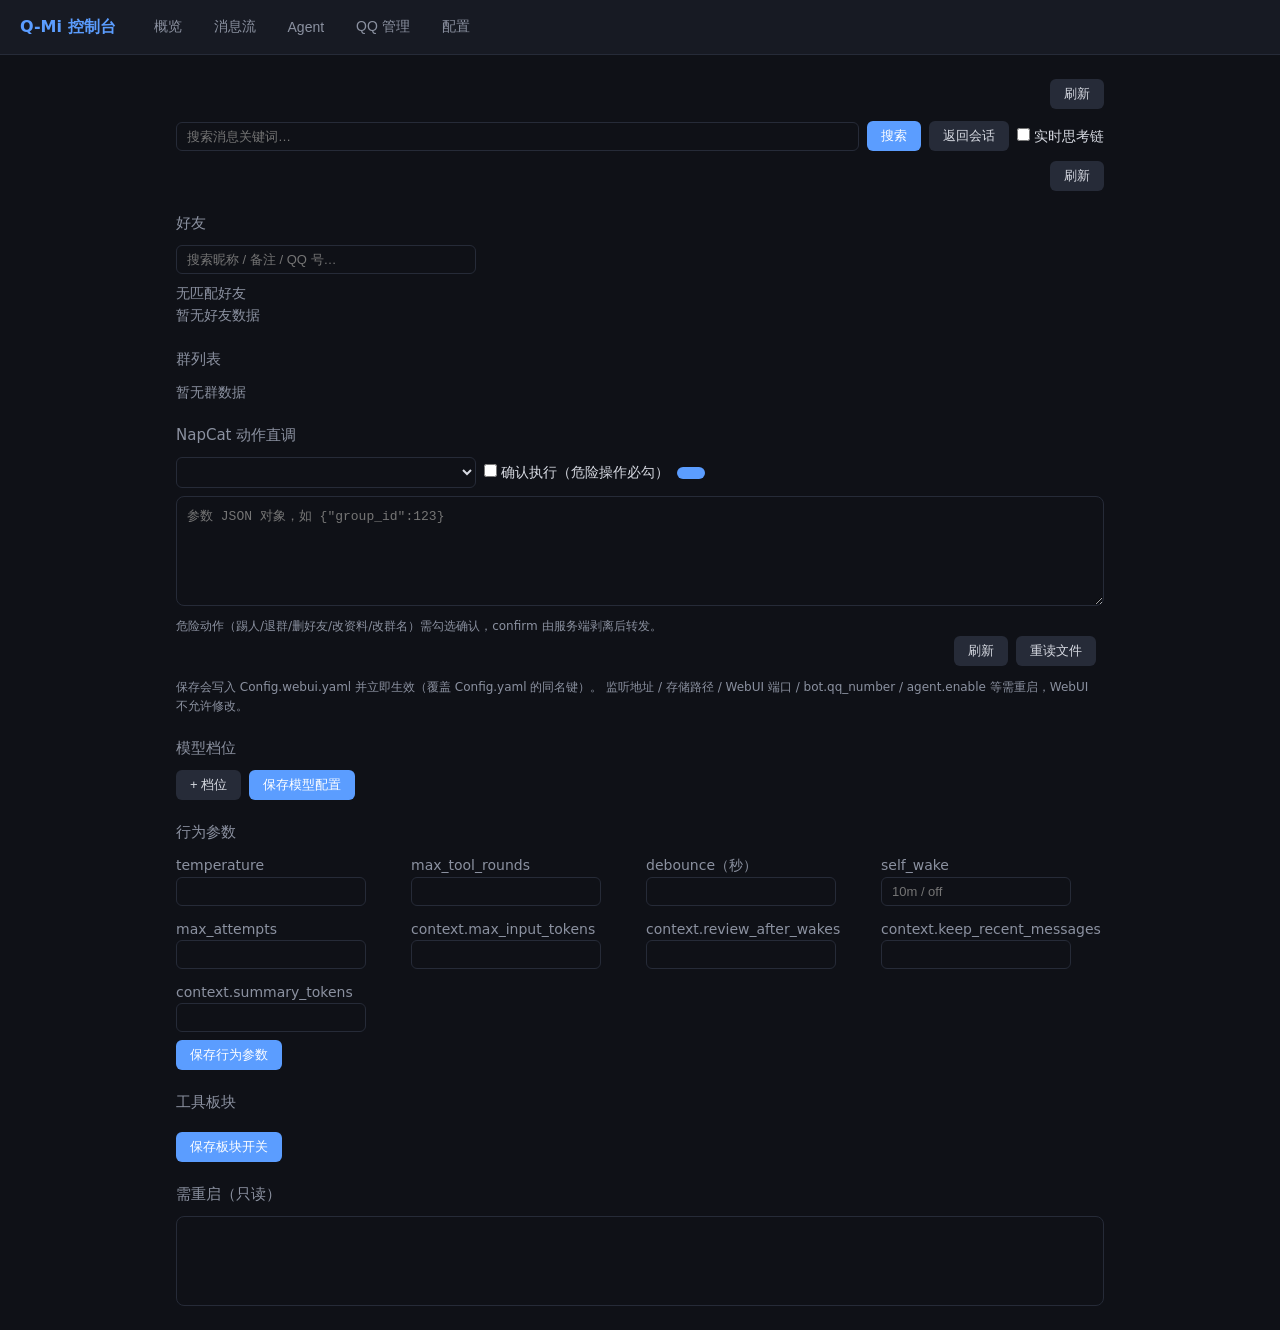
==== commit e98a6815: "一堆ai写的东西" ====
--- a/webui/static/index.html
+++ b/webui/static/index.html
@@ -52,6 +52,8 @@
 .ebadge.error        { background: rgba(248,113,113,.2); color: var(--bad); }
 .ebadge.finish       { background: rgba(139,145,160,.2); color: var(--dim); }
 .ebadge.interrupted  { background: rgba(248,113,113,.14); color: #fca5a5; }
+.ebadge.usage        { background: rgba(139,145,160,.12); color: var(--dim); }
+.ebadge.config       { background: rgba(56,189,248,.18); color: #38bdf8; }
 /* 消息流布局 */
 .stream { display: flex; gap: 14px; min-height: 60vh; }
 .chat-list { width: 260px; flex-shrink: 0; display: flex; flex-direction: column; gap: 6px; }
@@ -160,6 +162,7 @@
       <button :class="tab==='stream' && 'active'" @click="tab='stream'">消息流</button>
       <button :class="tab==='agent' && 'active'" @click="tab='agent'">Agent</button>
       <button :class="tab==='qq' && 'active'" @click="tab='qq'">QQ 管理</button>
+      <button :class="tab==='config' && 'active'" @click="tab='config'">配置</button>
     </nav>
   </header>
 
@@ -201,6 +204,11 @@
               <div class="k">定时器</div>
               <div class="v" x-text="ov.timers_count < 0 ? '—' : ov.timers_count"></div>
             </div>
+            <div class="card">
+              <div class="k">缓存命中率</div>
+              <div class="v" x-text="fmtHitRate(ov.usage)"></div>
+              <div class="muted" x-text="'请求 ' + (ov.usage?.requests ?? 0) + ' · 输出 ' + fmtTokens(ov.usage?.output_tokens) + ' tok'"></div>
+            </div>
           </div>
         </div>
       </template>
@@ -454,6 +462,88 @@
       <div class="muted" style="font-size:12px;margin-top:4px">
         危险动作（踢人/退群/删好友/改资料/改群名）需勾选确认，confirm 由服务端剥离后转发。
       </div>
+    </section>
+    <!-- 配置 -->
+    <section x-show="tab==='config'">
+      <div class="toolbar">
+        <button class="act" @click="loadConfig()">刷新</button>
+        <button class="act" @click="reloadConfig()">重读文件</button>
+        <span class="muted" x-text="cfgPaths"></span>
+      </div>
+      <div class="muted" style="font-size:12px;margin-bottom:8px">
+        保存会写入 Config.webui.yaml 并立即生效（覆盖 Config.yaml 的同名键）。
+        监听地址 / 存储路径 / WebUI 端口 / bot.qq_number / agent.enable 等需重启，WebUI 不允许修改。
+      </div>
+      <div class="muted" x-show="cfgErr" style="color:var(--bad)" x-text="cfgErr"></div>
+
+      <div class="section-title">模型档位</div>
+      <template x-if="!cfgTiers.length">
+        <div class="muted">尚未配置 models，当前使用顶层单模型（base_url / api_key / model）。点「+ 档位」后加候选即可分档。</div>
+      </template>
+      <template x-for="(tier, ti) in cfgTiers" :key="tier.name">
+        <div class="card">
+          <div style="display:flex;gap:12px;align-items:center;flex-wrap:wrap">
+            <b x-text="tier.name"></b>
+            <label class="muted"><input type="checkbox" x-model="tier.enable"> 启用</label>
+            <label class="muted">策略
+              <select class="agent-input" x-model="tier.strategy" style="width:auto">
+                <option value="priority">priority</option>
+              </select>
+            </label>
+            <button class="act" @click="addCandidate(ti)">+ 候选</button>
+          </div>
+          <table class="timer-table" style="margin-top:8px">
+            <thead><tr><th>启用</th><th>名称</th><th>模型</th><th>base_url</th><th>api_key</th><th>能力</th><th></th></tr></thead>
+            <tbody>
+              <template x-for="(c, ci) in tier.candidates" :key="ci">
+                <tr>
+                  <td><input type="checkbox" x-model="c.enable"></td>
+                  <td><input class="agent-input" style="width:110px" x-model="c.name"></td>
+                  <td><input class="agent-input" style="width:140px" x-model="c.model"></td>
+                  <td><input class="agent-input" style="width:200px" x-model="c.base_url" placeholder="留空=用顶层"></td>
+                  <td><input class="agent-input" style="width:150px" x-model="c.api_key" placeholder="掩码=不修改"></td>
+                  <td><input class="agent-input" style="width:120px" x-model="c.capabilities" placeholder="tools,vision"></td>
+                  <td style="white-space:nowrap">
+                    <button class="act" @click="testModel(tier.name, c.name)">测试</button>
+                    <button class="act danger" @click="removeCandidate(ti, ci)">删除</button>
+                  </td>
+                </tr>
+              </template>
+            </tbody>
+          </table>
+          <div class="muted" style="font-size:12px;margin-top:4px">测试走已保存的配置：改完先保存再测。</div>
+        </div>
+      </template>
+      <div style="display:flex;gap:8px;align-items:center;margin:8px 0">
+        <button class="act" @click="addTier()">+ 档位</button>
+        <button class="act primary" @click="saveModels()">保存模型配置</button>
+        <span class="muted" x-text="cfgMsg"></span>
+      </div>
+
+      <div class="section-title">行为参数</div>
+      <div class="grid">
+        <label class="muted">temperature<input class="agent-input" x-model.number="cfgParams.temperature"></label>
+        <label class="muted">max_tool_rounds<input class="agent-input" x-model.number="cfgParams.max_tool_rounds"></label>
+        <label class="muted">debounce（秒）<input class="agent-input" x-model.number="cfgParams.debounce_seconds"></label>
+        <label class="muted">self_wake<input class="agent-input" x-model="cfgParams.self_wake" placeholder="10m / off"></label>
+        <label class="muted">max_attempts<input class="agent-input" x-model.number="cfgParams.max_attempts"></label>
+        <label class="muted">context.max_input_tokens<input class="agent-input" x-model.number="cfgParams.context.max_input_tokens"></label>
+        <label class="muted">context.review_after_wakes<input class="agent-input" x-model.number="cfgParams.context.review_after_wakes"></label>
+        <label class="muted">context.keep_recent_messages<input class="agent-input" x-model.number="cfgParams.context.keep_recent_messages"></label>
+        <label class="muted">context.summary_tokens<input class="agent-input" x-model.number="cfgParams.context.summary_tokens"></label>
+      </div>
+      <button class="act primary" style="margin-top:8px" @click="saveParams()">保存行为参数</button>
+
+      <div class="section-title">工具板块</div>
+      <div class="grid">
+        <template x-for="m in cfgModuleNames" :key="m">
+          <label class="muted"><input type="checkbox" x-model="cfgModules[m]"> <span x-text="m"></span></label>
+        </template>
+      </div>
+      <button class="act primary" style="margin-top:8px" @click="saveModules()">保存板块开关</button>
+
+      <div class="section-title">需重启（只读）</div>
+      <pre class="file-editor" style="min-height:90px" x-text="cfgRestartText"></pre>
     </section>
   </main>
 
@@ -501,6 +591,10 @@
     members: [], memberTotal: 0, memberTruncated: false, qqErr: '',
     napActions: [], napDangerous: {}, napAction: '', napParams: '{}',
     napConfirm: false, napResult: '', napBusy: false,
+    // 配置页
+    cfg: null, cfgErr: '', cfgMsg: '', cfgPaths: '', cfgRestartText: '',
+    cfgTiers: [], cfgParams: { context: {} }, cfgModules: {},
+    cfgModuleNames: ['core', 'memory', 'sticker', 'qzone', 'admin', 'computer', 'browser', 'system'],
     toastMsg: '', toastTimer: null,
     init() {
       if (!localStorage.qmi_token) {
@@ -514,6 +608,7 @@
         if (t === 'stream' && !this.chatsLoaded) this.loadChats();
         if (t === 'agent') this.loadAgentData();
         if (t === 'qq') this.loadQQData();
+        if (t === 'config') this.loadConfig();
       });
     },
     async api(path, opts = {}) {
@@ -551,6 +646,17 @@
       if (d > 0) return d + ' 天 ' + h + ' 小时';
       if (h > 0) return h + ' 小时 ' + m + ' 分';
       return m + ' 分 ' + Math.floor(sec % 60) + ' 秒';
+    },
+    // ---- LLM 用量 ----
+    fmtHitRate(u) {
+      if (!u || (u.cache_hit_tokens + u.cache_miss_tokens) === 0) return '—';
+      return Math.round(u.cache_hit_tokens / (u.cache_hit_tokens + u.cache_miss_tokens) * 100) + '%';
+    },
+    fmtTokens(n) {
+      if (n == null) return '—';
+      if (n >= 1000000) return (n / 1000000).toFixed(1) + 'M';
+      if (n >= 1000) return (n / 1000).toFixed(1) + 'k';
+      return String(n);
     },
     // ---- W2 消息流 ----
     chatTitle(c) {
@@ -854,6 +960,164 @@
         this.napBusy = false;
       }
     },
+    // ---- 配置页 ----
+    async loadConfig() {
+      try {
+        const r = await this.api('/api/config');
+        const text = await r.text();
+        if (!r.ok) { this.cfgErr = '加载失败：' + text.trim(); return; }
+        const v = JSON.parse(text);
+        this.cfg = v; this.cfgErr = ''; this.cfgMsg = '';
+        this.cfgPaths = v.paths.base + '  +  ' + v.paths.overlay;
+        const a = (v.effective && v.effective.agent) || {};
+        const models = a.models || {};
+        this.cfgTiers = Object.keys(models).map(name => {
+          const t = models[name] || {};
+          const cands = t.candidates || [];
+          return {
+            name,
+            enable: t.enable !== false,
+            strategy: t.strategy || 'priority',
+            candidates: cands.map(c => ({
+              name: c.name || '', model: c.model || '', base_url: c.base_url || '',
+              api_key: c.api_key || '', api_key_env: c.api_key_env || '',
+              enable: c.enable !== false,
+              capabilities: (c.capabilities || []).join(','),
+              cooldown: c.cooldown || '',
+            })),
+          };
+        });
+        this.cfgParams = {
+          temperature: a.temperature === undefined ? 0.8 : a.temperature,
+          max_tool_rounds: a.max_tool_rounds || 0,
+          debounce_seconds: Math.round((a.debounce || 0) / 1e9),
+          self_wake: a.self_wake || '',
+          max_attempts: a.max_attempts || 0,
+          context: Object.assign(
+            { max_input_tokens: 32000, review_after_wakes: 8, keep_recent_messages: 12, summary_tokens: 1024 },
+            a.context || {}),
+        };
+        const mods = a.modules || {};
+        const m = {};
+        this.cfgModuleNames.forEach(k => { m[k] = mods[k] !== false; });
+        this.cfgModules = m;
+        const net = v.effective.netsetting || {}, st = v.effective.storage || {};
+        const wu = v.effective.webui || {}, b = v.effective.bot || {};
+        this.cfgRestartText =
+          'netsetting: ' + (net.host || '') + ':' + (net.port || 0) + '  pattern=' + (net.pattern || '') + '\n' +
+          'storage: enable=' + !!st.enable + '  path=' + (st.path || '') + '\n' +
+          'webui: ' + (wu.host || '') + ':' + (wu.port || 0) + '\n' +
+          'bot.qq_number: ' + (b.qq_number || 0) + '\n' +
+          'agent.enable: ' + !!a.enable;
+      } catch (e) {
+        if (!this.needToken) this.cfgErr = '加载失败：' + e.message;
+      }
+    },
+    async putConfig(patch, okMsg) {
+      this.cfgMsg = ''; this.cfgErr = '';
+      try {
+        const r = await this.api('/api/config', {
+          method: 'PUT',
+          headers: { 'Content-Type': 'application/json' },
+          body: JSON.stringify(patch),
+        });
+        const text = await r.text();
+        if (!r.ok) { this.cfgErr = text.trim(); return false; }
+        await this.loadConfig();
+        this.cfgMsg = okMsg;
+        return true;
+      } catch (e) {
+        if (!this.needToken) this.cfgErr = '保存失败：' + e.message;
+        return false;
+      }
+    },
+    buildModels() {
+      const out = {};
+      this.cfgTiers.forEach(t => {
+        const cands = t.candidates.filter(c => c.name && c.model).map(c => {
+          const o = { name: c.name, model: c.model };
+          if (c.base_url) o.base_url = c.base_url;
+          if (c.api_key) o.api_key = c.api_key;
+          if (c.api_key_env) o.api_key_env = c.api_key_env;
+          if (c.enable === false) o.enable = false;
+          if (c.cooldown) o.cooldown = c.cooldown;
+          if (c.capabilities && c.capabilities.trim()) {
+            o.capabilities = c.capabilities.split(',').map(x => x.trim()).filter(Boolean);
+          }
+          return o;
+        });
+        out[t.name] = { enable: t.enable !== false, strategy: t.strategy || 'priority', candidates: cands };
+      });
+      return out;
+    },
+    async saveModels() {
+      await this.putConfig(
+        { agent: { models: this.buildModels(), max_attempts: this.cfgParams.max_attempts || 0 } },
+        '模型配置已保存');
+    },
+    addCandidate(ti) {
+      this.cfgTiers[ti].candidates.push({
+        name: '', model: '', base_url: '', api_key: '', api_key_env: '',
+        enable: true, capabilities: 'tools,vision', cooldown: '',
+      });
+    },
+    removeCandidate(ti, ci) { this.cfgTiers[ti].candidates.splice(ci, 1); },
+    addTier() {
+      const name = prompt('新档位名（如 cheap）');
+      if (!name) return;
+      if (this.cfgTiers.some(t => t.name === name)) { this.agentToast('档位已存在'); return; }
+      this.cfgTiers.push({ name, enable: true, strategy: 'priority', candidates: [] });
+    },
+    async saveParams() {
+      const p = this.cfgParams;
+      await this.putConfig({ agent: {
+        temperature: p.temperature,
+        max_tool_rounds: p.max_tool_rounds,
+        debounce: Math.max(1, Math.round(p.debounce_seconds)) + 's',
+        self_wake: p.self_wake,
+        max_attempts: p.max_attempts || 0,
+        context: {
+          max_input_tokens: p.context.max_input_tokens,
+          review_after_wakes: p.context.review_after_wakes,
+          keep_recent_messages: p.context.keep_recent_messages,
+          summary_tokens: p.context.summary_tokens,
+        },
+      } }, '行为参数已保存');
+    },
+    async saveModules() {
+      await this.putConfig({ agent: { modules: Object.assign({}, this.cfgModules) } }, '板块开关已保存');
+    },
+    async reloadConfig() {
+      try {
+        const r = await this.api('/api/config/reload', { method: 'POST' });
+        const text = await r.text();
+        if (!r.ok) { this.cfgErr = text.trim(); return; }
+        await this.loadConfig();
+        this.cfgMsg = '已重读配置文件';
+      } catch (e) {
+        if (!this.needToken) this.cfgErr = '重载失败：' + e.message;
+      }
+    },
+    async testModel(tier, name) {
+      if (!name) { this.agentToast('先给候选起名并保存'); return; }
+      this.cfgMsg = '测试 ' + name + ' …';
+      try {
+        const r = await this.api('/api/models/test', {
+          method: 'POST',
+          headers: { 'Content-Type': 'application/json' },
+          body: JSON.stringify({ tier, name }),
+        });
+        const text = await r.text();
+        let out = {};
+        try { out = JSON.parse(text); } catch (e) { /* 纯文本错误 */ }
+        if (!r.ok) { this.cfgMsg = '测试失败：' + (out.error || text.trim()); return; }
+        this.cfgMsg = out.ok
+          ? '✓ ' + name + ' 可用（' + out.latency_ms + 'ms）'
+          : '✗ ' + name + '：' + (out.error || '不可用');
+      } catch (e) {
+        if (!this.needToken) this.cfgMsg = '测试失败：' + e.message;
+      }
+    },
   };
 }
 </script>
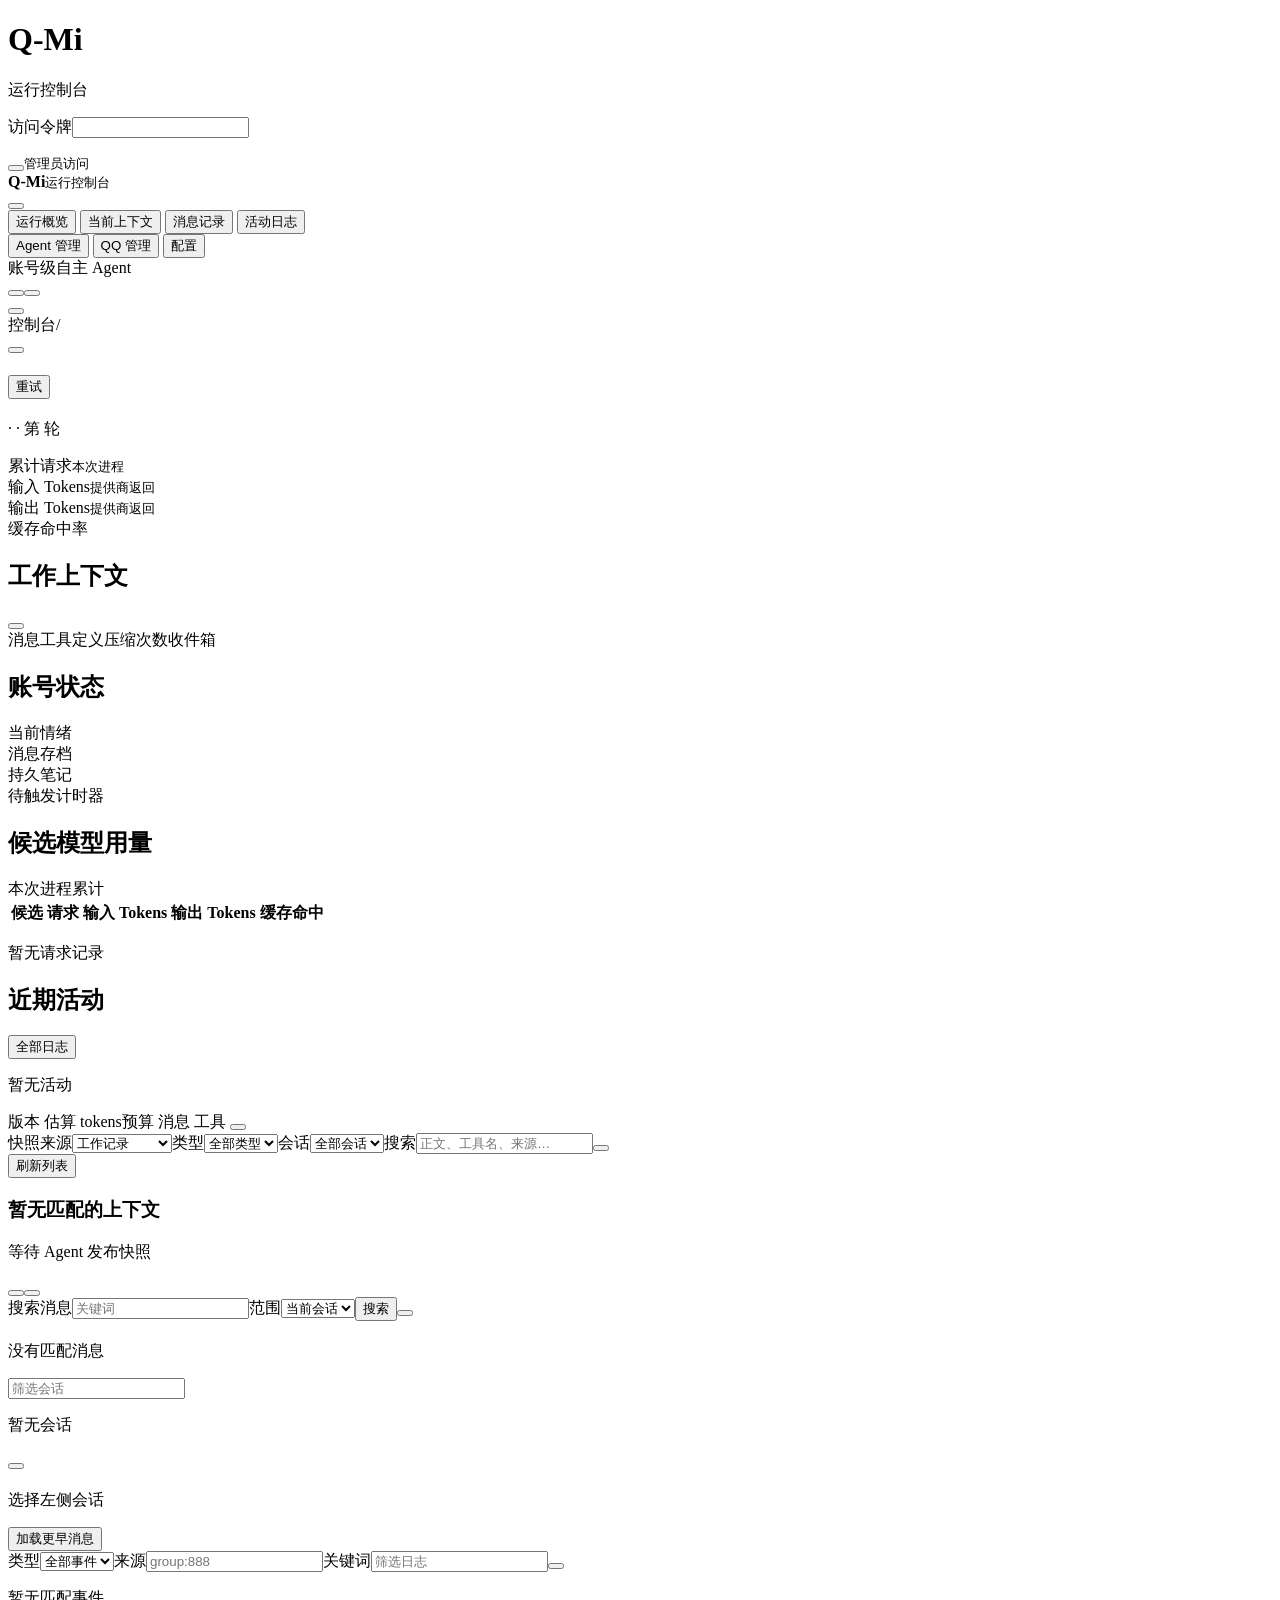
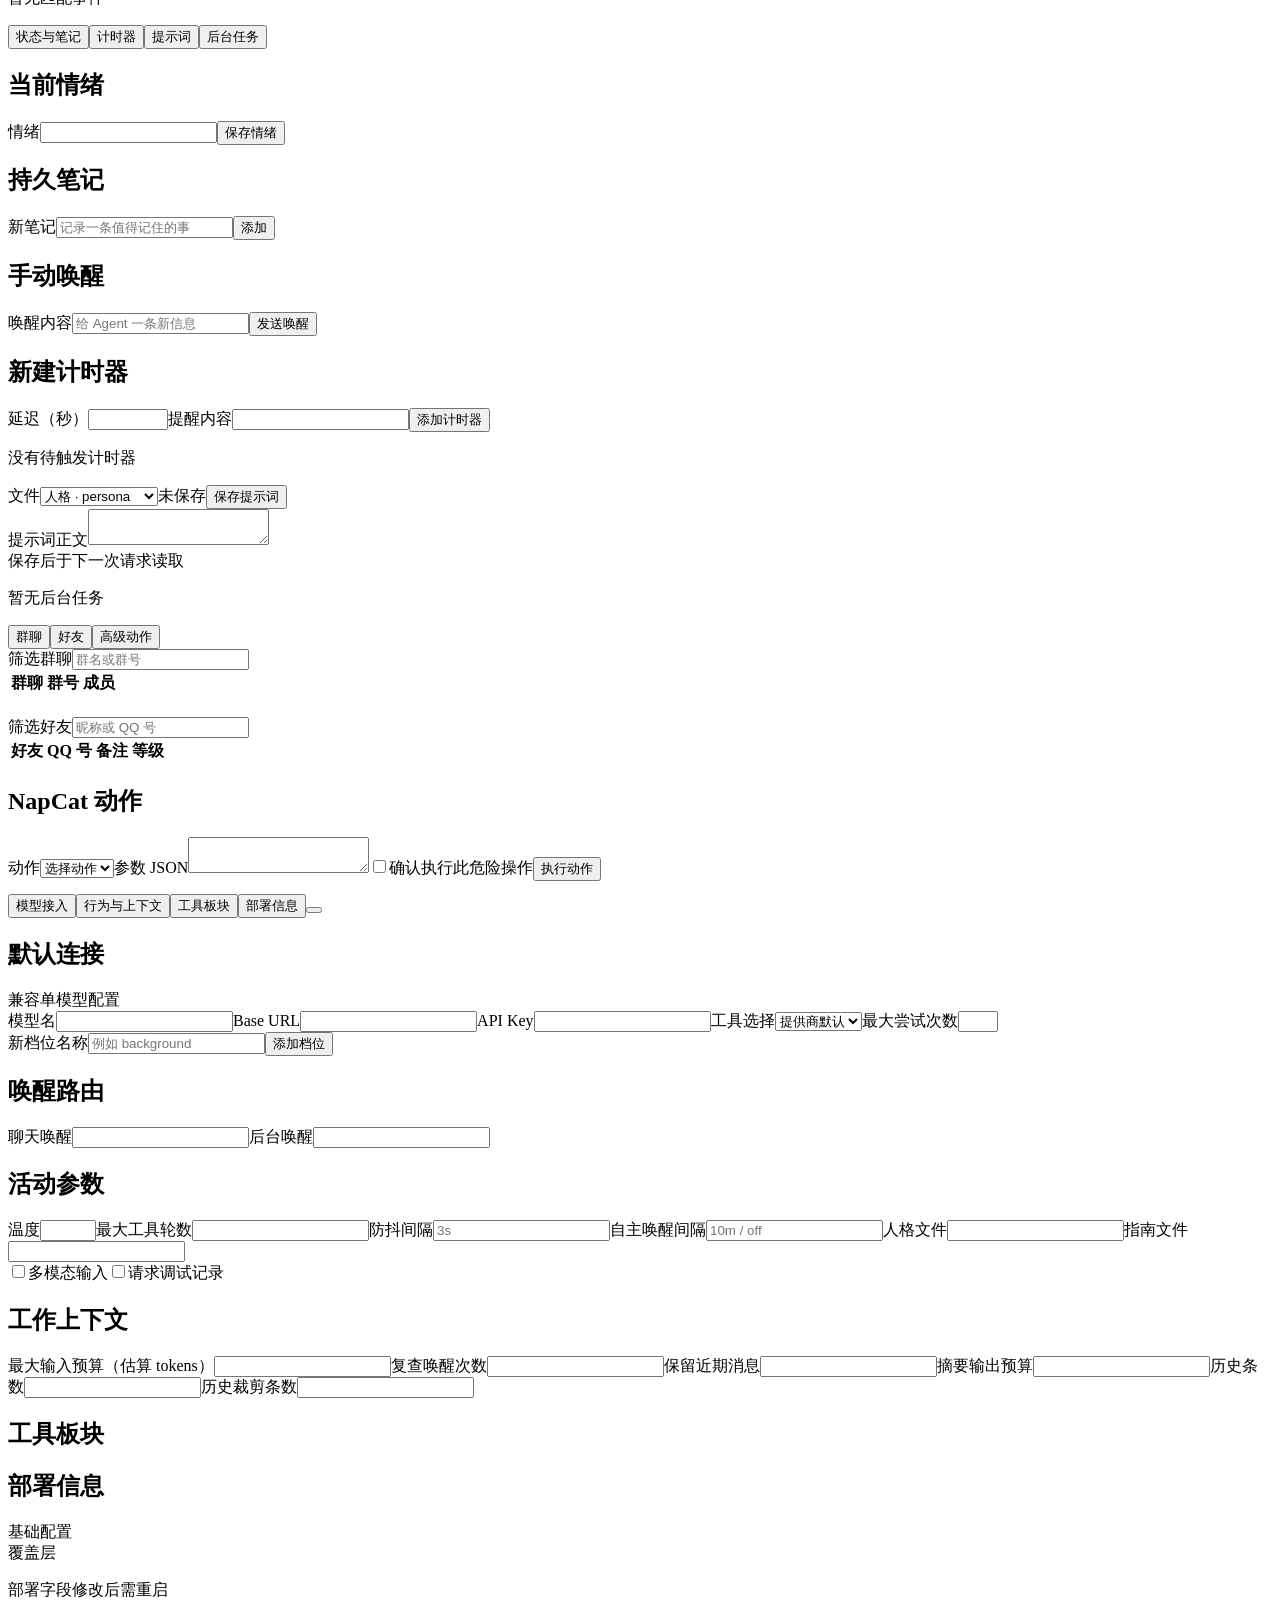
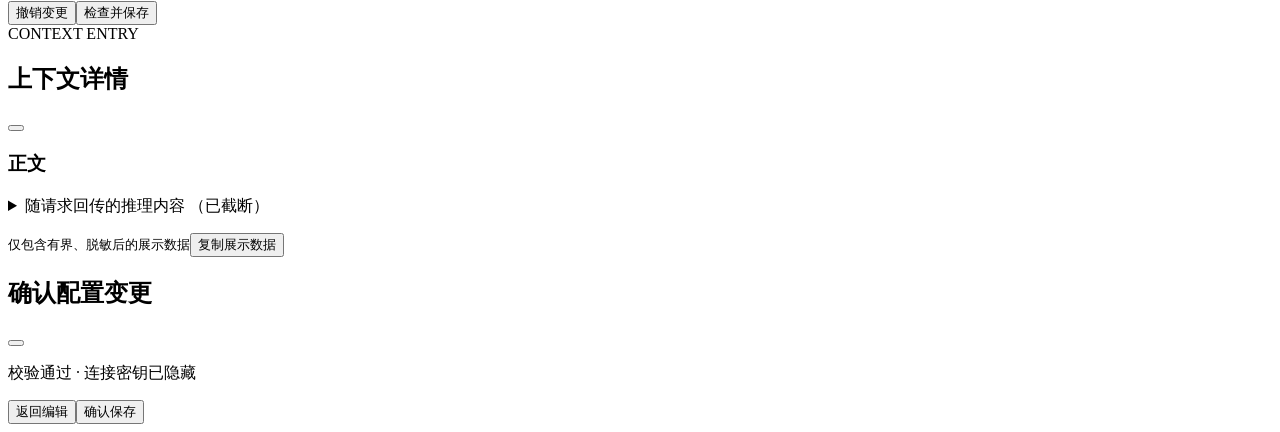
==== commit 5dfbe2aa: "WebUI优化" ====
--- a/webui/static/index.html
+++ b/webui/static/index.html
@@ -1,1125 +1,103 @@
-<!DOCTYPE html>
+<!doctype html>
 <html lang="zh-CN">
 <head>
-<meta charset="UTF-8">
-<meta name="viewport" content="width=device-width, initial-scale=1">
-<title>Q-Mi 控制台</title>
-<script src="/static/alpine.min.js" defer></script>
-<style>
-:root {
-  --bg: #0f1117; --panel: #171a23; --border: #262b38;
-  --text: #d7dae2; --dim: #8b91a0; --accent: #5b9dff;
-  --ok: #4ade80; --bad: #f87171; --warn: #fbbf24;
-}
-* { box-sizing: border-box; margin: 0; padding: 0; }
-[x-cloak] { display: none !important; }
-body {
-  background: var(--bg); color: var(--text);
-  font: 14px/1.6 system-ui, "Segoe UI", "Microsoft YaHei", sans-serif;
-}
-header {
-  display: flex; align-items: center; gap: 24px;
-  padding: 12px 20px; border-bottom: 1px solid var(--border);
-  background: var(--panel); position: sticky; top: 0; z-index: 10;
-}
-.logo { font-weight: 700; font-size: 16px; color: var(--accent); }
-nav { display: flex; gap: 4px; flex: 1; }
-nav button {
-  background: none; border: none; color: var(--dim); cursor: pointer;
-  padding: 6px 14px; border-radius: 6px; font-size: 14px;
-}
-nav button:hover { color: var(--text); background: var(--border); }
-nav button.active { color: var(--text); background: var(--border); }
-main { max-width: 960px; margin: 24px auto; padding: 0 16px; }
-.grid { display: grid; grid-template-columns: repeat(auto-fill, minmax(200px, 1fr)); gap: 12px; }
-.card {
-  background: var(--panel); border: 1px solid var(--border);
-  border-radius: 10px; padding: 14px 16px;
-}
-.card .k { color: var(--dim); font-size: 12px; margin-bottom: 4px; }
-.card .v { font-size: 20px; font-weight: 600; }
-.badge { display: inline-block; padding: 1px 10px; border-radius: 999px; font-size: 12px; }
-.badge.ok { background: rgba(74,222,128,.15); color: var(--ok); }
-.badge.bad { background: rgba(248,113,113,.15); color: var(--bad); }
-/* 思考链 Kind 徽标（W2 消息流） */
-.ebadge { display: inline-block; padding: 0 8px; border-radius: 999px; font-size: 11px; margin-right: 6px; }
-.ebadge.turn_start   { background: rgba(91,157,255,.18); color: var(--accent); }
-.ebadge.reasoning    { background: rgba(167,139,250,.18); color: #a78bfa; }
-.ebadge.output       { background: rgba(74,222,128,.18); color: var(--ok); }
-.ebadge.tool_call    { background: rgba(251,191,36,.18); color: var(--warn); }
-.ebadge.tool_result  { background: rgba(251,191,36,.12); color: #d3a417; }
-.ebadge.reply        { background: rgba(74,222,128,.25); color: var(--ok); }
-.ebadge.error        { background: rgba(248,113,113,.2); color: var(--bad); }
-.ebadge.finish       { background: rgba(139,145,160,.2); color: var(--dim); }
-.ebadge.interrupted  { background: rgba(248,113,113,.14); color: #fca5a5; }
-.ebadge.usage        { background: rgba(139,145,160,.12); color: var(--dim); }
-.ebadge.config       { background: rgba(56,189,248,.18); color: #38bdf8; }
-/* 消息流布局 */
-.stream { display: flex; gap: 14px; min-height: 60vh; }
-.chat-list { width: 260px; flex-shrink: 0; display: flex; flex-direction: column; gap: 6px; }
-.chat-item {
-  background: var(--panel); border: 1px solid var(--border); border-radius: 8px;
-  padding: 8px 12px; cursor: pointer;
-}
-.chat-item:hover { border-color: var(--accent); }
-.chat-item.active { border-color: var(--accent); background: rgba(91,157,255,.08); }
-.chat-item .t { font-weight: 600; font-size: 13px; }
-.chat-item .s { color: var(--dim); font-size: 12px; overflow: hidden; text-overflow: ellipsis;
-  white-space: nowrap; }
-.stream-main { flex: 1; display: flex; flex-direction: column; min-width: 0; }
-.msg-list { flex: 1; overflow-y: auto; display: flex; flex-direction: column; gap: 8px; padding: 4px 2px; }
-.msg-row { display: flex; }
-.msg-row.sent { justify-content: flex-end; }
-.bubble {
-  max-width: 76%; background: var(--panel); border: 1px solid var(--border);
-  border-radius: 10px; padding: 7px 12px; white-space: pre-wrap; word-break: break-word;
-}
-.msg-row.sent .bubble { background: rgba(91,157,255,.14); border-color: rgba(91,157,255,.4); }
-.msg-meta { font-size: 11px; color: var(--dim); margin-bottom: 2px; }
-.msg-row.recalled .bubble { opacity: .55; border-style: dashed; }
-.trace { border: 1px solid var(--border); border-radius: 8px; background: var(--bg);
-  margin-bottom: 10px; padding: 8px 10px; max-height: 220px; overflow-y: auto;
-  font-size: 12px; display: flex; flex-direction: column; gap: 4px; }
-.trace .ev { border-bottom: 1px solid rgba(38,43,56,.5); padding-bottom: 3px; }
-.trace .ev:last-child { border-bottom: none; }
-.trace .m { color: var(--dim); margin-right: 6px; font-size: 11px; }
-.stream-toolbar { display: flex; gap: 8px; align-items: center; margin-bottom: 10px; }
-.stream-toolbar input[type=text] {
-  flex: 1; background: var(--bg); color: var(--text); border: 1px solid var(--border);
-  border-radius: 6px; padding: 6px 10px; font-size: 13px;
-}
-.search-hit { cursor: pointer; }
-.search-hit:hover { border-color: var(--accent); }
-.load-more { align-self: center; margin: 4px 0; }
-.dot { display: inline-block; width: 8px; height: 8px; border-radius: 50%; margin-right: 6px; vertical-align: middle; }
-.dot.ok { background: var(--ok); } .dot.bad { background: var(--bad); }
-.muted { color: var(--dim); }
-.section-title { margin: 20px 0 10px; font-size: 15px; color: var(--dim); }
-.placeholder {
-  border: 1px dashed var(--border); border-radius: 10px;
-  padding: 48px 0; text-align: center; color: var(--dim);
-}
-.toolbar { display: flex; justify-content: flex-end; gap: 8px; margin-bottom: 12px; }
-button.act {
-  background: var(--border); color: var(--text); border: none;
-  padding: 6px 14px; border-radius: 6px; cursor: pointer; font-size: 13px;
-}
-button.act:hover { filter: brightness(1.2); }
-button.primary { background: var(--accent); color: #fff; }
-/* token 遮罩 */
-.mask {
-  position: fixed; inset: 0; background: rgba(8, 10, 14, .92);
-  display: flex; align-items: center; justify-content: center; z-index: 100;
-}
-.mask .panel {
-  background: var(--panel); border: 1px solid var(--border);
-  border-radius: 12px; padding: 28px; width: 360px;
-}
-.mask h2 { font-size: 16px; margin-bottom: 6px; }
-.mask p { color: var(--dim); font-size: 13px; margin-bottom: 14px; }
-.mask input {
-  width: 100%; background: var(--bg); color: var(--text);
-  border: 1px solid var(--border); border-radius: 6px;
-  padding: 8px 10px; font-size: 14px; margin-bottom: 12px;
-}
-.mask .err { color: var(--bad); font-size: 13px; margin-bottom: 10px; }
-/* W3 agent 控制页 */
-.agent-input {
-  background: var(--bg); color: var(--text); border: 1px solid var(--border);
-  border-radius: 6px; padding: 6px 10px; font-size: 13px;
-}
-.note-row {
-  display: flex; gap: 10px; align-items: baseline;
-  background: var(--panel); border: 1px solid var(--border); border-radius: 8px;
-  padding: 6px 12px; margin-bottom: 6px;
-}
-.timer-table { width: 100%; border-collapse: collapse; font-size: 13px; }
-.timer-table th, .timer-table td {
-  text-align: left; padding: 6px 10px; border-bottom: 1px solid var(--border);
-}
-.timer-table th { color: var(--dim); font-weight: 500; }
-.file-editor {
-  width: 100%; min-height: 240px; background: var(--bg); color: var(--text);
-  border: 1px solid var(--border); border-radius: 8px; padding: 10px;
-  font: 13px/1.6 Consolas, monospace; resize: vertical;
-}
-button.danger { color: var(--bad); }
-label.danger, span.danger { color: var(--bad); }
-.toast {
-  position: fixed; bottom: 24px; left: 50%; transform: translateX(-50%);
-  background: var(--panel); border: 1px solid var(--border); color: var(--text);
-  padding: 8px 18px; border-radius: 8px; z-index: 90;
-  box-shadow: 0 4px 16px rgba(0, 0, 0, .4); max-width: 80vw;
-}
-</style>
+  <meta charset="utf-8"><meta name="viewport" content="width=device-width,initial-scale=1">
+  <title>Q-Mi · 运行控制台</title><link rel="icon" href="data:,">
+  <link rel="stylesheet" href="/static/console.css">
+  <script src="/static/lucide.min.js" defer></script><script src="/static/config-editor.js" defer></script>
+  <script src="/static/console.js" defer></script><script src="/static/alpine.min.js" defer></script>
 </head>
-<body>
-<div x-data="app()" x-init="init()">
-  <header>
-    <span class="logo">Q-Mi 控制台</span>
-    <nav>
-      <button :class="tab==='overview' && 'active'" @click="tab='overview'">概览</button>
-      <button :class="tab==='stream' && 'active'" @click="tab='stream'">消息流</button>
-      <button :class="tab==='agent' && 'active'" @click="tab='agent'">Agent</button>
-      <button :class="tab==='qq' && 'active'" @click="tab='qq'">QQ 管理</button>
-      <button :class="tab==='config' && 'active'" @click="tab='config'">配置</button>
-    </nav>
-  </header>
-
-  <main>
-    <!-- W1: 概览 -->
-    <section x-show="tab==='overview'">
-      <div class="toolbar">
-        <button class="act" @click="loadOverview()">刷新</button>
+<body x-data="qmiConsole()" :data-theme="theme" @keydown.escape.window="closeOverlays()">
+  <div class="login-screen" x-show="!authenticated" x-cloak>
+    <form class="login-panel" @submit.prevent="login()">
+      <div class="brand-mark"><i data-lucide="blocks"></i></div><h1>Q-Mi</h1><p class="muted">运行控制台</p>
+      <label>访问令牌<input type="password" x-model="tokenInput" autocomplete="current-password" required></label>
+      <p class="error" role="alert" x-show="loginError" x-text="loginError"></p>
+      <button class="primary wide" type="submit" :disabled="busy.login"><i data-lucide="arrow-right"></i><span x-text="busy.login ? '正在连接' : '进入控制台'"></span></button><small class="muted">管理员访问</small>
+    </form>
+  </div>
+  <div class="app-shell" x-show="authenticated" x-cloak>
+    <div class="drawer-overlay" x-show="drawerOpen" @click="drawerOpen=false"></div>
+    <aside class="sidebar" :class="drawerOpen && 'open'">
+      <div class="brand"><span class="brand-mark"><i data-lucide="blocks"></i></span><div><strong>Q-Mi</strong><small>运行控制台</small></div><button class="icon-button mobile-only" aria-label="关闭导航" @click="drawerOpen=false"><i data-lucide="x"></i></button></div>
+      <nav aria-label="主导航">
+        <button @click="navigate('overview')" :class="{active:page==='overview'}"><i data-lucide="layout-dashboard"></i>运行概览</button>
+        <button @click="navigate('context')" :class="{active:page==='context'}"><i data-lucide="layers"></i>当前上下文</button>
+        <button @click="navigate('messages')" :class="{active:page==='messages'}"><i data-lucide="messages-square"></i>消息记录</button>
+        <button @click="navigate('activity')" :class="{active:page==='activity'}"><i data-lucide="activity"></i>活动日志</button>
+        <div class="nav-separator"></div>
+        <button @click="navigate('agent')" :class="{active:page==='agent'}"><i data-lucide="bot"></i>Agent 管理</button>
+        <button @click="navigate('qq')" :class="{active:page==='qq'}"><i data-lucide="users"></i>QQ 管理</button>
+        <button @click="navigate('config')" :class="{active:page==='config'}"><i data-lucide="settings-2"></i>配置</button>
+      </nav>
+      <div class="sidebar-bottom"><span class="status-dot"></span><span>账号级自主 Agent</span></div>
+      <div class="sidebar-tools"><button class="icon-button" @click="toggleTheme()" aria-label="切换主题" title="切换主题"><i data-lucide="sun-moon"></i></button><span x-text="theme==='dark'?'深色主题':'浅色主题'"></span><button class="icon-button" @click="logout()" title="退出登录" aria-label="退出登录"><i data-lucide="log-out"></i></button></div>
+    </aside>
+    <main>
+      <header class="topbar"><button class="icon-button mobile-only" aria-label="打开导航" @click="drawerOpen=true"><i data-lucide="menu"></i></button><div class="breadcrumb">控制台<span>/</span><span x-text="pageTitle"></span></div><div class="connection"><span class="status-dot" :class="{bad:connection==='error'}"></span><span x-text="connection==='error'?'连接异常':'已连接'"></span></div><button class="icon-button" @click="refreshPage(true)" :disabled="busy.refresh" title="刷新当前页面" aria-label="刷新当前页面"><i data-lucide="refresh-cw" :class="busy.refresh && 'spin'"></i></button></header>
+      <div class="page-content">
+        <div class="page-heading"><div><div class="eyebrow" x-text="page==='overview'?'RUNTIME / OVERVIEW':page.toUpperCase()"></div><h1 x-text="pageTitle"></h1></div><span class="updated muted" x-text="lastSuccess[page] ? '更新于 '+time(lastSuccess[page]) : '等待数据'"></span></div>
+        <div class="error-banner" role="alert" x-show="errors[page]"><i data-lucide="circle-alert"></i><span x-text="errors[page]"></span><button @click="refreshPage(true)">重试</button></div>
+        <section x-show="page==='overview'" aria-label="运行概览">
+          <div class="runtime-band"><div class="runtime-symbol"><i data-lucide="bot"></i></div><div class="runtime-label"><span class="badge success" x-text="phaseLabel(runtime.phase)"></span><h2 x-text="runtime.model || '等待首次模型请求'"></h2><p class="muted"><span x-text="runtime.candidate || '未选择候选'"></span> · <span x-text="runtime.tier || '—'"></span> · 第 <span x-text="runtime.round||0"></span> 轮</p></div><div class="runtime-right"><span class="badge" :class="overview.napcat?.online?'success':'warning'" x-text="overview.napcat?.online?'NapCat 在线':'NapCat 未连接'"></span><small class="muted" x-text="'运行 '+duration(overview.uptime_seconds)"></small></div></div>
+          <div class="metric-strip"><div><span>累计请求</span><strong x-text="number(overview.usage?.requests)"></strong><small>本次进程</small></div><div><span>输入 Tokens</span><strong x-text="number(overview.usage?.prompt_tokens)"></strong><small>提供商返回</small></div><div><span>输出 Tokens</span><strong x-text="number(overview.usage?.output_tokens)"></strong><small>提供商返回</small></div><div><span>缓存命中率</span><strong x-text="hitRate()+'%'"></strong><small x-text="number(overview.usage?.cache_hit_tokens)+' 命中'"></small></div></div>
+          <div class="overview-grid">
+            <section class="section"><div class="section-heading"><h2>工作上下文</h2><button class="icon-button" aria-label="查看当前上下文" title="查看上下文" @click="navigate('context')"><i data-lucide="arrow-up-right"></i></button></div><div class="budget-value"><strong x-text="number(runtime.metrics?.estimated_tokens)"></strong><span class="muted" x-text="'/ '+number(runtime.metrics?.budget)+' 估算 tokens'"></span></div><div class="budget-track"><span :style="'width:'+budgetPercent()+'%'"></span></div><div class="stat-pairs"><span>消息<strong x-text="runtime.metrics?.message_count||0"></strong></span><span>工具定义<strong x-text="runtime.metrics?.tool_count||0"></strong></span><span>压缩次数<strong x-text="runtime.metrics?.compactions||0"></strong></span><span>收件箱<strong x-text="runtime.pending||0"></strong></span></div><div class="inline-notice" x-show="runtime.last_error" x-text="runtime.last_error"></div></section>
+            <section class="section"><div class="section-heading"><h2>账号状态</h2><i data-lucide="radio"></i></div><dl class="detail-list"><div><dt>当前情绪</dt><dd x-text="overview.mood || '未设置'"></dd></div><div><dt>消息存档</dt><dd x-text="overview.messages<0?'不可用':number(overview.messages)"></dd></div><div><dt>持久笔记</dt><dd x-text="number(overview.notes_count)"></dd></div><div><dt>待触发计时器</dt><dd x-text="number(overview.timers_count)"></dd></div></dl></section>
+          </div>
+          <section class="section"><div class="section-heading"><h2>候选模型用量</h2><span class="muted">本次进程累计</span></div><div class="table-scroll"><table><thead><tr><th>候选</th><th>请求</th><th>输入 Tokens</th><th>输出 Tokens</th><th>缓存命中</th></tr></thead><tbody><template x-for="[name,u] in Object.entries(overview.usage_by_model||{})" :key="name"><tr><td><span class="model-dot"></span><strong x-text="name"></strong></td><td x-text="number(u.requests)"></td><td x-text="number(u.prompt_tokens)"></td><td x-text="number(u.output_tokens)"></td><td x-text="number(u.cache_hit_tokens)"></td></tr></template></tbody></table><p class="empty" x-show="!Object.keys(overview.usage_by_model||{}).length">暂无请求记录</p></div></section>
+          <section class="section"><div class="section-heading"><h2>近期活动</h2><button class="text-button" @click="navigate('activity')">全部日志 <i data-lucide="arrow-right"></i></button></div><template x-for="e in events.slice(-5).reverse()" :key="e.id"><div class="event-row"><span class="event-time" x-text="time(e.time)"></span><span class="badge" :class="e.kind==='error'?'danger':'info'" x-text="kindLabel(e.kind)"></span><span class="event-preview" x-text="e.text"></span></div></template><p class="empty" x-show="!events.length">暂无活动</p></section>
+        </section>
+        <section x-show="page==='context'" aria-label="当前上下文">
+          <div class="compact-metrics"><span>版本 <strong x-text="'v'+(contextPage.version||0)"></strong></span><span>估算 <strong x-text="number(contextPage.metrics?.estimated_tokens)"></strong> tokens</span><span>预算 <strong x-text="number(contextPage.metrics?.budget)"></strong></span><span>消息 <strong x-text="contextPage.metrics?.message_count||0"></strong></span><span>工具 <strong x-text="contextPage.metrics?.tool_count||0"></strong></span><button class="icon-button push-right" @click="downloadContextPage()" aria-label="下载展示数据" title="下载展示数据"><i data-lucide="download"></i></button></div>
+          <form class="filterbar" @submit.prevent="loadContext(true)"><label>快照来源<select x-model="contextQuery.source" @change="loadContext(true)"><option value="working">工作记录</option><option value="request">实际请求输入</option></select></label><label>类型<select x-model="contextQuery.kind" @change="loadContext(true)"><option value="">全部类型</option><template x-for="k in ['prompt','input','state','summary','output','tool_result','tool_definition']"><option :value="k" x-text="kindLabel(k)"></option></template></select></label><label>会话<select x-model="contextQuery.scope" @change="loadContext(true)"><option value="">全部会话</option><template x-for="c in chats" :key="c.chat_type+':'+c.chat_id"><option :value="c.chat_type+':'+c.chat_id" x-text="chatName(c)"></option></template></select></label><label class="grow">搜索<input aria-label="搜索上下文" x-model="contextQuery.q" @input.debounce.350ms="loadContext(true)" placeholder="正文、工具名、来源…"></label><button type="button" class="icon-button" @click="resetContext()" title="清除筛选" aria-label="清除上下文筛选"><i data-lucide="filter-x"></i></button></form>
+          <div class="inline-notice" x-show="contextConflict"><i data-lucide="info"></i><span x-text="contextConflict"></span><button @click="loadContext(true)">刷新列表</button></div>
+          <div class="context-list"><template x-for="e in contextPage.entries||[]" :key="contextPage.version+':'+e.index"><button class="context-row" @click="openContextEntry(e)" :aria-label="'查看消息详情 '+e.index"><span class="entry-index" x-text="String(e.index+1).padStart(2,'0')"></span><div class="entry-body"><div class="entry-meta"><span class="badge" :class="kindClass(e.kind)" x-text="kindLabel(e.kind)"></span><code x-text="e.role"></code><span class="source" x-text="e.chat_type ? e.chat_type+':'+e.chat_id : '来源未知'"></span><span class="muted" x-text="e.origin||''"></span><span class="badge warning" x-show="e.images" x-text="e.images+' 张图片'"></span></div><p x-text="e.text || (e.tool_calls?.length ? e.tool_calls.map(c=>c.function.name).join(', ') : '空内容')"></p><small x-show="e.truncated">预览已截断</small></div><span class="entry-tokens" x-text="'≈ '+number(e.estimated_tokens)"></span><i data-lucide="chevron-right"></i></button></template><div class="empty large" x-show="!(contextPage.entries||[]).length"><i data-lucide="layers"></i><h3>暂无匹配的上下文</h3><p>等待 Agent 发布快照</p></div></div>
+          <div class="pagination"><span class="muted" x-text="'共 '+(contextPage.total||0)+' 条 · '+time(contextPage.updated_at)"></span><button class="icon-button" :disabled="contextQuery.offset===0" @click="contextQuery.offset=Math.max(0,contextQuery.offset-40);loadContext()" aria-label="上一页" title="上一页"><i data-lucide="chevron-left"></i></button><span x-text="Math.floor(contextQuery.offset/40)+1"></span><button class="icon-button" :disabled="contextQuery.offset+40>=(contextPage.total||0)" @click="contextQuery.offset+=40;loadContext()" aria-label="下一页" title="下一页"><i data-lucide="chevron-right"></i></button></div>
+        </section>
+        <section x-show="page==='messages'" aria-label="消息记录">
+          <form class="filterbar" @submit.prevent="searchMessages()"><label class="grow">搜索消息<input x-model="messageSearch" placeholder="关键词" aria-label="搜索消息"></label><label>范围<select x-model="searchScope"><option value="current" :disabled="!selectedChat">当前会话</option><option value="all">全部会话</option></select></label><button type="submit" :disabled="busy.search"><i data-lucide="search"></i>搜索</button><button type="button" class="icon-button" x-show="searchResults!==null" @click="searchResults=null" title="关闭搜索" aria-label="关闭搜索"><i data-lucide="x"></i></button></form>
+          <div class="search-results" x-show="searchResults!==null"><div class="section-heading"><h2 x-text="'搜索结果 · '+(searchResults||[]).length"></h2></div><template x-for="m in searchResults||[]" :key="m.message_id"><button class="search-hit" @click="openSearchHit(m)"><span class="badge info" x-text="m.chat_type+':'+m.chat_id"></span><span x-text="m.text"></span><small x-text="time(m.time)"></small></button></template><p class="empty" x-show="!searchResults?.length">没有匹配消息</p></div>
+          <div class="message-workspace" :class="selectedChat && 'chat-selected'"><aside class="chat-list"><label class="chat-filter"><i data-lucide="search"></i><input x-model="chatFilter" aria-label="筛选会话" placeholder="筛选会话"></label><template x-for="c in filteredChats" :key="c.chat_type+':'+c.chat_id"><button class="chat-row" :class="selectedChat?.chat_id==c.chat_id && selectedChat?.chat_type===c.chat_type && 'selected'" @click="selectChat(c)"><span class="avatar" x-text="c.chat_type==='group'?'群':'私'"></span><div><strong x-text="chatName(c)"></strong><p x-text="c.last_text"></p><small x-text="time(c.last_time)"></small></div><small x-text="c.count"></small></button></template><p class="empty" x-show="!filteredChats.length">暂无会话</p></aside><div class="chat-panel"><div class="chat-heading"><button class="icon-button mobile-only" aria-label="返回会话列表" @click="selectedChat=null"><i data-lucide="arrow-left"></i></button><h2 x-text="selectedChat ? chatName(selectedChat) : '选择会话'"></h2><span class="muted" x-text="selectedChat ? selectedChat.chat_type+':'+selectedChat.chat_id : ''"></span></div><div class="chat-messages" x-ref="messageBox"><div class="empty large" x-show="!selectedChat"><i data-lucide="messages-square"></i><p>选择左侧会话</p></div><button class="load-older" x-show="selectedChat && hasOlder" @click="loadOlderMessages()" :disabled="busy.messages"><i data-lucide="history"></i>加载更早消息</button><template x-for="m in messages" :key="m.message_id"><article class="message" :class="{sent:m.direction==='sent',highlight:String(m.message_id)===String(highlightMessageID)}" :data-message-id="m.message_id"><div class="message-avatar" x-text="(m.sender_name||'?').slice(0,1)"></div><div class="message-content"><div class="message-meta"><strong x-text="m.sender_name||m.user_id"></strong><small x-text="m.user_id"></small><time x-text="time(m.time)"></time><code x-text="'#'+m.message_id"></code></div><div class="quote" x-show="m.reply"><i data-lucide="reply"></i><span x-text="m.reply ? '引用 #'+m.reply.message_id+' · '+(m.reply.sender_name||'来源未知') : ''"></span></div><p x-text="m.text"></p><small class="muted" x-show="m.mentions?.length" x-text="'@ '+(m.mentions||[]).join(' · ')"></small><small class="muted" x-show="!m.addressing_known">指向信息未知</small></div></article></template></div></div></div>
+        </section>
+        <section x-show="page==='activity'" aria-label="活动日志">
+          <div class="filterbar"><label>类型<select x-model="eventFilters.kind"><option value="">全部事件</option><template x-for="k in ['turn_start','reasoning','output','tool_call','tool_result','reply','usage','finish','error','config']"><option :value="k" x-text="kindLabel(k)"></option></template></select></label><label>来源<input x-model="eventFilters.source" placeholder="group:888"></label><label class="grow">关键词<input x-model="eventFilters.q" aria-label="搜索活动日志" placeholder="筛选日志"></label><button @click="toggleFollow()"><i data-lucide="pause"></i><span x-text="followEvents?'暂停跟随':'继续跟随'+(newEventCount?' ('+newEventCount+')':'')"></span></button></div>
+          <div class="log-heading"><span class="muted" x-text="'已载入 '+events.length+' 条'"></span><span class="badge" :class="followEvents?'success':'warning'" x-text="followEvents?'实时跟随':'已暂停跟随'"></span></div><div class="activity-stream" x-ref="activityBox"><template x-for="e in filteredEvents" :key="e.id"><article class="log-row"><div class="log-line"><time x-text="time(e.time)"></time><span class="badge" :class="e.kind==='error'?'danger':kindClass(e.kind)" x-text="kindLabel(e.kind)"></span><code x-text="e.chat_type ? e.chat_type+':'+e.chat_id : '系统'"></code><button class="icon-button push-right" @click="copyText(e.text)" aria-label="复制日志" title="复制日志"><i data-lucide="copy"></i></button></div><details><summary x-text="e.text.slice(0,180)"></summary><pre x-text="e.text"></pre></details></article></template><p class="empty large" x-show="!filteredEvents.length">暂无匹配事件</p></div>
+        </section>
+        <section x-show="page==='agent'" aria-label="Agent 管理">
+          <div class="tabs" role="tablist"><button role="tab" :aria-selected="agentTab==='state'" @click="agentTab='state'">状态与笔记</button><button role="tab" :aria-selected="agentTab==='timers'" @click="agentTab='timers'">计时器</button><button role="tab" :aria-selected="agentTab==='prompts'" @click="agentTab='prompts';loadPrompt()">提示词</button><button role="tab" :aria-selected="agentTab==='tasks'" @click="agentTab='tasks';loadTasks()">后台任务</button></div>
+          <div x-show="agentTab==='state'"><section class="section"><h2>当前情绪</h2><form class="inline-form" @submit.prevent="saveMood()"><label class="grow">情绪<input x-model="moodDraft"></label><button type="submit" class="primary" :disabled="busy.mood"><i data-lucide="save"></i>保存情绪</button></form></section><section class="section"><div class="section-heading"><h2>持久笔记</h2><span class="muted" x-text="notes.length+' 条'"></span></div><form class="inline-form" @submit.prevent="addNote()"><label class="grow">新笔记<input x-model="noteDraft" placeholder="记录一条值得记住的事" required></label><button class="primary" :disabled="busy.note"><i data-lucide="plus"></i>添加</button></form><template x-for="n in notes" :key="n.index"><div class="note-row"><i data-lucide="file-text"></i><div><p x-text="n.text"></p><small x-text="time(n.time)"></small></div><button class="icon-button" @click="deleteNote(n)" :disabled="busy.note" title="删除笔记" aria-label="删除笔记"><i data-lucide="trash-2"></i></button></div></template></section><section class="section"><h2>手动唤醒</h2><form class="inline-form" @submit.prevent="wakeAgent()"><label class="grow">唤醒内容<input x-model="wakeDraft" placeholder="给 Agent 一条新信息" required></label><button :disabled="busy.wake"><i data-lucide="bell-ring"></i>发送唤醒</button></form></section></div>
+          <div x-show="agentTab==='timers'"><section class="section"><h2>新建计时器</h2><form class="inline-form" @submit.prevent="addTimer()"><label>延迟（秒）<input type="number" min="1" max="604800" x-model.number="timerDelay" required></label><label class="grow">提醒内容<input x-model="timerNote" required></label><button class="primary" :disabled="busy.timer"><i data-lucide="plus"></i>添加计时器</button></form></section><template x-for="t in timers" :key="t.id"><div class="note-row"><i data-lucide="alarm-clock"></i><div><p x-text="t.note"></p><small x-text="time(t.fire_at||t.at||t.due_at)"></small></div><button class="icon-button" @click="cancelTimer(t)" :disabled="busy.timer" title="取消计时器" aria-label="取消计时器"><i data-lucide="x"></i></button></div></template><p class="empty" x-show="!timers.length">没有待触发计时器</p></div>
+          <div x-show="agentTab==='prompts'"><div class="filterbar"><label>文件<select x-model="promptName" @change="loadPrompt()"><option value="persona">人格 · persona</option><option value="guide">行为指南 · guide</option></select></label><code class="muted grow" x-text="promptPath"></code><span class="badge warning" x-show="promptDirty">未保存</span><button class="primary" @click="savePrompt()" :disabled="busy.prompt||!promptLoaded||!promptDirty"><i data-lucide="save"></i>保存提示词</button></div><label>提示词正文<textarea class="prompt-editor" x-model="promptDraft" :disabled="!promptLoaded||busy.prompt" spellcheck="false" aria-label="提示词正文"></textarea></label><div class="editor-footer"><span x-text="promptDraft.length+' 字符'"></span><span>保存后于下一次请求读取</span></div></div>
+          <div x-show="agentTab==='tasks'"><template x-for="t in tasks" :key="t.id"><article class="task-row"><div class="section-heading"><h3><code x-text="'#'+t.id"></code> <span x-text="t.tool"></span></h3><span class="badge" :class="t.status==='failed'?'danger':t.status==='running'?'warning':'success'" x-text="t.status"></span></div><p class="muted"><span x-text="t.chat_type+':'+t.chat_id"></span> · <span x-text="time(t.started_at)"></span></p><details><summary>参数与结果</summary><pre x-text="t.args"></pre><pre x-text="t.result||t.error||'等待结果'"></pre><span class="badge warning" x-show="t.result_truncated||t.error_truncated||t.args_truncated">展示数据已截断</span></details></article></template><p class="empty large" x-show="!tasks.length">暂无后台任务</p></div>
+        </section>
+        <section x-show="page==='qq'" aria-label="QQ 管理">
+          <div class="tabs" role="tablist"><button role="tab" :aria-selected="qqTab==='groups'" @click="qqTab='groups'">群聊</button><button role="tab" :aria-selected="qqTab==='friends'" @click="qqTab='friends'">好友</button><button role="tab" :aria-selected="qqTab==='advanced'" @click="qqTab='advanced'">高级动作</button></div>
+          <div x-show="qqTab==='groups'"><label class="search-field">筛选群聊<input x-model="qqFilter" placeholder="群名或群号"></label><div class="table-scroll"><table><thead><tr><th>群聊</th><th>群号</th><th>成员</th><th></th></tr></thead><tbody><template x-for="g in groups.filter(g=>JSON.stringify(g).includes(qqFilter))" :key="g.group_id"><tr><td><strong x-text="g.group_name"></strong></td><td><code x-text="g.group_id"></code></td><td x-text="g.member_count"></td><td><button @click="loadMembers(g)" :disabled="busy.members"><i data-lucide="users"></i>成员</button></td></tr></template></tbody></table></div><section class="section" x-show="memberGroup"><div class="section-heading"><h2 x-text="memberGroup?.group_name+' · 成员'"></h2><span class="muted" x-text="memberData.truncated?'已截断，仅显示 '+memberData.returned+'/'+memberData.total:'共 '+(memberData.total||0)+' 人'"></span></div><div class="member-grid"><template x-for="m in memberData.members||[]" :key="m.user_id"><div class="member-row"><span class="avatar" x-text="(m.card||m.nickname||'?').slice(0,1)"></span><div><strong x-text="m.card||m.nickname"></strong><small x-text="m.user_id+' · '+(m.role||'member')"></small></div></div></template></div></section></div>
+          <div x-show="qqTab==='friends'"><label class="search-field">筛选好友<input x-model="qqFilter" placeholder="昵称或 QQ 号"></label><div class="table-scroll"><table><thead><tr><th>好友</th><th>QQ 号</th><th>备注</th><th>等级</th></tr></thead><tbody><template x-for="f in friends.filter(f=>JSON.stringify(f).includes(qqFilter))" :key="f.user_id"><tr><td><strong x-text="f.nickname"></strong></td><td><code x-text="f.user_id"></code></td><td x-text="f.remark||'—'"></td><td x-text="f.level||'—'"></td></tr></template></tbody></table></div></div>
+          <section class="section advanced-section" x-show="qqTab==='advanced'"><h2>NapCat 动作</h2><form @submit.prevent="runNapcat()"><label>动作<select x-model="napAction" @change="napConfirmed=false;napResult=''"><option value="">选择动作</option><template x-for="a in napActions" :key="a"><option :value="a" x-text="a"></option></template></select></label><label>参数 JSON<textarea class="code-editor" x-model="napParams" spellcheck="false"></textarea></label><label class="checkbox warning-text" x-show="napDangerous.includes(napAction)"><input type="checkbox" x-model="napConfirmed">确认执行此危险操作</label><button type="submit" :class="napDangerous.includes(napAction)?'danger-button':'primary'" :disabled="busy.napcat||!napAction||(napDangerous.includes(napAction)&&!napConfirmed)"><i data-lucide="play"></i>执行动作</button></form><pre x-show="napResult" x-text="napResult"></pre></section>
+        </section>
+        <section x-show="page==='config'" aria-label="配置">
+          <div class="tabs" role="tablist"><button role="tab" :aria-selected="configTab==='models'" @click="configTab='models'">模型接入 <span class="dirty-dot" x-show="configDirty('models')"></span></button><button role="tab" :aria-selected="configTab==='behavior'" @click="configTab='behavior'">行为与上下文 <span class="dirty-dot" x-show="configDirty('behavior')"></span></button><button role="tab" :aria-selected="configTab==='modules'" @click="configTab='modules'">工具板块 <span class="dirty-dot" x-show="configDirty('modules')"></span></button><button role="tab" :aria-selected="configTab==='readonly'" @click="configTab='readonly'">部署信息</button><button class="icon-button push-right" @click="reloadConfig()" :disabled="busy.config" title="重载配置文件" aria-label="重载配置文件"><i data-lucide="rotate-ccw"></i></button></div>
+          <div x-show="configLoaded">
+            <div x-show="configTab==='models'">
+              <section class="section"><div class="section-heading"><h2>默认连接</h2><span class="badge">兼容单模型配置</span></div><div class="form-grid"><label>模型名<input x-model="configDraft.models.model"></label><label>Base URL<input x-model="configDraft.models.base_url"></label><label>API Key<input type="password" x-model="configDraft.models.api_key" autocomplete="new-password"></label><label>工具选择<select x-model="configDraft.models.tool_choice"><option value="">提供商默认</option><option value="required">required</option><option value="auto">auto</option><option value="none">none</option></select></label><label>最大尝试次数<input type="number" min="0" max="5" x-model.number="configDraft.models.max_attempts"></label></div></section>
+              <template x-for="[tierName,tier] in Object.entries(configDraft.models.models||{})" :key="tierName"><section class="section"><div class="section-heading"><h2 x-text="tierName"></h2><label class="checkbox"><input type="checkbox" :checked="tier.enable!==false" @change="tier.enable=$event.target.checked">启用</label><select aria-label="候选策略" x-model="tier.strategy"><option value="">默认策略</option><option value="priority">priority</option><option value="round_robin">round_robin</option><option value="weighted">weighted</option></select><button class="icon-button" @click="addCandidate(tierName)" title="添加候选" aria-label="添加候选"><i data-lucide="plus"></i></button></div>
+                <template x-for="(c,ci) in tierCandidates(tier)" :key="tierName+':'+ci"><div class="candidate-row"><div class="candidate-header"><span class="badge info" x-text="c.name||tierName"></span><label class="checkbox"><input type="checkbox" :checked="c.enable!==false" @change="c.enable=$event.target.checked">启用</label><button @click="testModel(tierName,c.name||tierName)" :disabled="busy.modelTest||configDirty('models')"><i data-lucide="plug-zap"></i>测试连接</button><button class="icon-button" x-show="tier.candidates?.length" @click="tier.candidates.splice(ci,1)" title="移除候选" aria-label="移除候选"><i data-lucide="trash-2"></i></button></div><div class="form-grid"><label x-show="tier.candidates">候选名称<input x-model="c.name"></label><label>模型<input x-model="c.model"></label><label>Base URL<input x-model="c.base_url"></label><label>API Key<input type="password" x-model="c.api_key" autocomplete="new-password"></label></div><details class="advanced-fields"><summary>高级参数</summary><div class="form-grid"><label>环境变量<input x-model="c.api_key_env"></label><label>工具选择<select x-model="c.tool_choice"><option value="">继承默认</option><option value="required">required</option><option value="auto">auto</option><option value="none">none</option></select></label><label>上下文窗口<input type="number" min="0" x-model.number="c.context_window"></label><label>权重<input type="number" min="0" x-model.number="c.weight"></label><label>冷却时间<input x-model="c.cooldown" placeholder="5m"></label></div><div class="checkbox-group"><template x-for="cap in ['tools','vision','video']"><label class="checkbox"><input type="checkbox" :checked="(c.capabilities||[]).includes(cap)" @change="toggleCapability(c,cap,$event.target.checked)"><span x-text="cap"></span></label></template></div></details></div></template>
+              </section></template>
+              <div class="inline-form"><label>新档位名称<input x-model="newTier" placeholder="例如 background"></label><button @click="addTier()"><i data-lucide="plus"></i>添加档位</button></div><section class="section"><h2>唤醒路由</h2><div class="form-grid"><label>聊天唤醒<input x-model="configDraft.models.wake_routes.chat"></label><label>后台唤醒<input x-model="configDraft.models.wake_routes.background"></label></div></section>
+            </div>
+            <div x-show="configTab==='behavior'"><section class="section"><h2>活动参数</h2><div class="form-grid"><label>温度<input type="number" step="0.1" min="0" max="2" x-model.number="configDraft.behavior.temperature"></label><label>最大工具轮数<input type="number" min="0" x-model.number="configDraft.behavior.max_tool_rounds"></label><label>防抖间隔<input x-model="configDraft.behavior.debounce" placeholder="3s"></label><label>自主唤醒间隔<input x-model="configDraft.behavior.self_wake" placeholder="10m / off"></label><label>人格文件<input x-model="configDraft.behavior.persona_file"></label><label>指南文件<input x-model="configDraft.behavior.guide_file"></label></div><div class="checkbox-group"><label class="checkbox"><input type="checkbox" x-model="configDraft.behavior.multimodal">多模态输入</label><label class="checkbox"><input type="checkbox" x-model="configDraft.behavior.debug">请求调试记录</label></div></section><section class="section"><h2>工作上下文</h2><div class="form-grid"><label>最大输入预算（估算 tokens）<input type="number" min="1" x-model.number="configDraft.behavior.context.max_input_tokens"></label><label>复查唤醒次数<input type="number" min="1" x-model.number="configDraft.behavior.context.review_after_wakes"></label><label>保留近期消息<input type="number" min="1" x-model.number="configDraft.behavior.context.keep_recent_messages"></label><label>摘要输出预算<input type="number" min="1" x-model.number="configDraft.behavior.context.summary_tokens"></label><label>历史条数<input type="number" min="1" x-model.number="configDraft.behavior.history.max"></label><label>历史裁剪条数<input type="number" min="1" x-model.number="configDraft.behavior.history.trim"></label></div></section></div>
+            <section class="section" x-show="configTab==='modules'"><h2>工具板块</h2><div class="module-grid"><template x-for="name in moduleNames" :key="name"><label class="module-row"><div><strong x-text="name"></strong><small x-text="moduleLabel(name)"></small></div><input type="checkbox" :checked="configDraft.modules.modules[name]!==false" @change="configDraft.modules.modules[name]=$event.target.checked"></label></template></div></section>
+            <section class="section" x-show="configTab==='readonly'"><h2>部署信息</h2><dl class="detail-list"><div><dt>基础配置</dt><dd x-text="configView.paths?.base"></dd></div><div><dt>覆盖层</dt><dd x-text="configView.paths?.overlay"></dd></div></dl><pre x-text="JSON.stringify(readonlyConfig,null,2)"></pre><span class="badge warning">部署字段修改后需重启</span></section>
+            <div class="savebar" x-show="configTab!=='readonly'"><span class="muted" x-text="configDirty(configTab)?'有尚未保存的变更':'已与生效配置同步'"></span><button @click="discardConfig(configTab)" :disabled="!configDirty(configTab)||busy.config"><i data-lucide="undo-2"></i>撤销变更</button><button class="primary" @click="reviewConfig(configTab)" :disabled="!configDirty(configTab)||busy.config"><i data-lucide="check"></i>检查并保存</button></div>
+          </div>
+        </section>
       </div>
-      <template x-if="ov">
-        <div>
-          <div class="grid">
-            <div class="card">
-              <div class="k">NapCat</div>
-              <div class="v">
-                <span class="dot" :class="ov.napcat.online ? 'ok' : 'bad'"></span>
-                <span x-text="ov.napcat.online ? '在线' : '离线'"></span>
-              </div>
-              <div class="muted" x-text="ov.napcat.version || '未连接'"></div>
-            </div>
-            <div class="card">
-              <div class="k">运行时长</div>
-              <div class="v" x-text="fmtUptime(ov.uptime_seconds)"></div>
-            </div>
-            <div class="card">
-              <div class="k">消息库</div>
-              <div class="v" x-text="ov.messages < 0 ? '未启用' : ov.messages"></div>
-              <div class="muted" x-text="'通知 ' + (ov.notices < 0 ? '未启用' : ov.notices)"></div>
-            </div>
-            <div class="card">
-              <div class="k">情绪</div>
-              <div class="v" style="font-size:16px" x-text="ov.mood || '—'"></div>
-            </div>
-            <div class="card">
-              <div class="k">思考笔记</div>
-              <div class="v" x-text="ov.notes_count"></div>
-            </div>
-            <div class="card">
-              <div class="k">定时器</div>
-              <div class="v" x-text="ov.timers_count < 0 ? '—' : ov.timers_count"></div>
-            </div>
-            <div class="card">
-              <div class="k">缓存命中率</div>
-              <div class="v" x-text="fmtHitRate(ov.usage)"></div>
-              <div class="muted" x-text="'请求 ' + (ov.usage?.requests ?? 0) + ' · 输出 ' + fmtTokens(ov.usage?.output_tokens) + ' tok'"></div>
-            </div>
-          </div>
-        </div>
-      </template>
-      <template x-if="!ov && ovErr">
-        <div class="placeholder" x-text="ovErr"></div>
-      </template>
-    </section>
-
-    <!-- W2: 消息流 -->
-    <section x-show="tab==='stream'">
-      <div class="stream-toolbar">
-        <input type="text" x-model="searchQ" placeholder="搜索消息关键词…"
-               @keydown.enter="doSearch()">
-        <button class="act primary" @click="doSearch()">搜索</button>
-        <button class="act" x-show="searchMode" @click="exitSearch()">返回会话</button>
-        <label style="cursor:pointer" title="轮询 /api/events 展示 agent 思考链">
-          <input type="checkbox" x-model="traceOn" @change="toggleTrace()"> 实时思考链
-        </label>
-      </div>
-
-      <template x-if="traceOn">
-        <div class="trace" x-ref="traceBox">
-          <template x-for="ev in traceEvents" :key="ev.id">
-            <div class="ev">
-              <span class="ebadge" :class="ev.kind" x-text="ev.kind"></span>
-              <span class="m" x-text="fmtTime(ev.time)"></span>
-              <span class="m" x-show="ev.chat_type || ev.chat_id"
-                    x-text="ev.chat_type + ':' + ev.chat_id"></span>
-              <span x-text="ev.text"></span>
-            </div>
-          </template>
-          <div class="muted" x-show="!traceEvents.length">等待事件…（agent 产生思考链时实时滚动）</div>
-        </div>
-      </template>
-
-      <template x-if="!searchMode">
-        <div class="stream">
-          <div class="chat-list">
-            <div class="muted" x-show="chatsErr" x-text="chatsErr"></div>
-            <div class="muted" x-show="!chats.length && !chatsErr">暂无会话</div>
-            <template x-for="c in chats" :key="c.chat_type + ':' + c.chat_id">
-              <div class="chat-item" :class="curChat && curChat.chat_type===c.chat_type && curChat.chat_id===c.chat_id && 'active'"
-                   @click="openChat(c)">
-                <div class="t">
-                  <span x-text="chatTitle(c)"></span>
-                  <span class="muted" style="font-weight:400;float:right" x-text="relTime(c.last_time)"></span>
-                </div>
-                <div class="s" x-text="c.last_text"></div>
-              </div>
-            </template>
-          </div>
-          <div class="stream-main">
-            <div class="muted" x-show="msgsErr" x-text="msgsErr"></div>
-            <div class="placeholder" x-show="!curChat && !msgsErr">← 从左侧选择会话</div>
-            <div class="msg-list" x-show="curChat" x-ref="msgBox">
-              <button class="act load-more" x-show="hasMore && !loadingMore" @click="loadMore()">加载更多</button>
-              <div class="muted load-more" x-show="loadingMore">加载中…</div>
-              <template x-for="m in msgs" :key="m.message_id">
-                <div class="msg-row" :class="[m.direction === 'sent' ? 'sent' : '', m.recalled ? 'recalled' : '']">
-                  <div class="bubble">
-                    <div class="msg-meta">
-                      <span x-text="(m.sender_name || '未知') + (m.user_id ? '(' + m.user_id + ')' : '')"></span>
-                      <span style="float:right" x-text="fmtTime(m.time * 1000)"></span>
-                    </div>
-                    <span x-text="m.text || m.raw_message"></span>
-                  </div>
-                </div>
-              </template>
-            </div>
-          </div>
-        </div>
-      </template>
-
-      <template x-if="searchMode">
-        <div class="stream-main">
-          <div class="muted" x-text="searchResults.length ? ('共 ' + searchResults.length + ' 条命中，点击跳转会话') : '无匹配结果'"></div>
-          <div class="msg-list">
-            <template x-for="m in searchResults" :key="m.message_id + ':' + m.chat_type + ':' + m.chat_id">
-              <div class="bubble search-hit" @click="jumpToChat(m)">
-                <div class="msg-meta">
-                  <span x-text="chatTitle(m)"></span> ·
-                  <span x-text="m.sender_name"></span> ·
-                  <span x-text="fmtTime(m.time * 1000)"></span>
-                </div>
-                <span x-text="m.text || m.raw_message"></span>
-              </div>
-            </template>
-          </div>
-        </div>
-      </template>
-    </section>
-
-    <!-- W3: Agent 控制 -->
-    <section x-show="tab==='agent'">
-      <template x-if="agentDisabled">
-        <div class="placeholder">
-          Agent 未启用：请在 Config.yaml 设置 agent.enable: true 并重启进程。<br>
-          <span class="muted">笔记/情绪/定时器/唤醒均不可用。</span>
-        </div>
-      </template>
-
-      <template x-if="!agentDisabled">
-        <div>
-          <!-- 情绪 -->
-          <div class="card">
-            <div class="k">当前情绪</div>
-            <div style="display:flex;gap:8px;align-items:center">
-              <span style="font-size:16px;font-weight:600" x-text="moodNow || '—'"></span>
-              <input type="text" class="agent-input" style="flex:1" x-model="moodInput"
-                     placeholder="设置为…" @keydown.enter="saveMood()">
-              <button class="act primary" @click="saveMood()">保存</button>
-            </div>
-          </div>
-
-          <!-- 思考笔记 -->
-          <div class="section-title">思考笔记</div>
-          <div class="muted" x-show="!notes.length">暂无笔记</div>
-          <template x-for="n in notes" :key="n.index">
-            <div class="note-row">
-              <span class="muted" style="font-size:12px;white-space:nowrap" x-text="fmtTime(n.time * 1000)"></span>
-              <span style="flex:1;word-break:break-word" x-text="n.text"></span>
-              <button class="act danger" @click="delNote(n.index)">删除</button>
-            </div>
-          </template>
-          <div style="display:flex;gap:8px;margin-top:8px">
-            <input type="text" class="agent-input" style="flex:1" x-model="noteInput"
-                   placeholder="新增笔记内容…" @keydown.enter="addNote()">
-            <button class="act primary" @click="addNote()">添加</button>
-          </div>
-
-          <!-- 定时器 -->
-          <div class="section-title">定时器</div>
-          <table class="timer-table" x-show="timers.length">
-            <thead><tr><th>触发时间</th><th>内容</th><th>所属会话</th><th></th></tr></thead>
-            <tbody>
-              <template x-for="t in timers" :key="t.id">
-                <tr>
-                  <td x-text="fmtTime(Date.parse(t.fire_at))"></td>
-                  <td x-text="t.note"></td>
-                  <td x-text="timerChat(t)"></td>
-                  <td><button class="act danger" @click="cancelTimer(t.id)">取消</button></td>
-                </tr>
-              </template>
-            </tbody>
-          </table>
-          <div class="muted" x-show="!timers.length">暂无定时器</div>
-          <div style="display:flex;gap:8px;margin-top:8px">
-            <input type="number" class="agent-input" style="width:130px" x-model="timerDelay"
-                   placeholder="延迟秒数" min="1" max="604800">
-            <input type="text" class="agent-input" style="flex:1" x-model="timerNote"
-                   placeholder="提醒内容…" @keydown.enter="addTimer()">
-            <button class="act primary" @click="addTimer()">添加</button>
-          </div>
-          <div class="muted" style="font-size:12px;margin-top:4px">
-            延迟 1..604800 秒（最长 7 天）；提醒注入 agent 自身会话，发给谁由其自决。
-          </div>
-
-          <!-- 手动唤醒 -->
-          <div class="section-title">手动唤醒</div>
-          <div style="display:flex;gap:8px">
-            <input type="text" class="agent-input" style="flex:1" x-model="wakeText"
-                   placeholder="注入给 agent 的一条消息…" @keydown.enter="doWake()">
-            <button class="act primary" @click="doWake()">唤醒</button>
-          </div>
-
-          <!-- persona / guide 编辑器 -->
-          <div class="section-title">提示词文件（persona / guide）</div>
-          <div style="display:flex;gap:8px;align-items:center;margin-bottom:8px">
-            <select class="agent-input" style="width:190px" x-model="fileSel">
-              <option value="persona">persona.md（人设）</option>
-              <option value="guide">guide.md（工作方式）</option>
-            </select>
-            <button class="act primary" @click="saveFile()">保存</button>
-            <span class="muted" style="font-size:12px">builder 构造时读取：保存后重启进程生效</span>
-          </div>
-          <textarea class="file-editor" x-model="fileText[fileSel]" spellcheck="false"></textarea>
-        </div>
-      </template>
-    </section>
-    <!-- W4: QQ 管理 -->
-    <section x-show="tab==='qq'">
-      <div class="toolbar">
-        <button class="act" @click="loadQQData()">刷新</button>
-      </div>
-      <div class="muted" x-show="qqErr" x-text="qqErr"></div>
-
-      <!-- 好友（本地搜索过滤） -->
-      <div class="section-title">好友 <span class="muted" x-text="'（' + friends.length + '）'"></span></div>
-      <input type="text" class="agent-input" style="width:300px;margin-bottom:8px"
-             x-model="friendQ" placeholder="搜索昵称 / 备注 / QQ 号…">
-      <template x-for="f in filteredFriends()" :key="f.user_id">
-        <div class="note-row">
-          <span x-text="(f.nickname || '未知') + (f.remark ? '（' + f.remark + '）' : '')"></span>
-          <span class="muted" style="font-size:12px" x-text="'Lv.' + f.level" x-show="f.level"></span>
-          <span class="muted" style="margin-left:auto;font-size:12px" x-text="f.user_id"></span>
-        </div>
-      </template>
-      <div class="muted" x-show="friends.length && !filteredFriends().length">无匹配好友</div>
-      <div class="muted" x-show="!friends.length && !qqErr">暂无好友数据</div>
-
-      <!-- 群列表（点群展开成员） -->
-      <div class="section-title">群列表 <span class="muted" x-text="'（' + groups.length + '）'"></span></div>
-      <template x-for="g in groups" :key="g.group_id">
-        <div class="chat-item" :class="curGroup && curGroup.group_id===g.group_id && 'active'"
-             @click="loadMembers(g)">
-          <div class="t">
-            <span x-text="g.group_name || '未命名群'"></span>
-            <span class="muted" style="font-weight:400;float:right" x-text="g.member_count + ' 人'"></span>
-          </div>
-          <div class="s" x-text="'群号 ' + g.group_id + (curGroup && curGroup.group_id===g.group_id ? ' · 点击刷新成员' : ' · 点击加载成员')"></div>
-        </div>
-      </template>
-      <div class="muted" x-show="!groups.length && !qqErr">暂无群数据</div>
-
-      <!-- 群成员 -->
-      <template x-if="curGroup">
-        <div>
-          <div class="section-title">
-            <span x-text="'群成员：' + (curGroup.group_name || curGroup.group_id)"></span>
-            <span class="muted" x-text="memberTruncated ? '（共 ' + memberTotal + ' 人，显示前 ' + members.length + '）' : '（共 ' + memberTotal + ' 人）'"></span>
-          </div>
-          <template x-for="m in members" :key="m.user_id">
-            <div class="note-row">
-              <span class="ebadge" :class="m.role === 'owner' ? 'reply' : (m.role === 'admin' ? 'turn_start' : 'finish')"
-                    x-text="m.role === 'owner' ? '群主' : (m.role === 'admin' ? '管理' : '成员')"></span>
-              <span x-text="m.card || m.nickname || '未知'"></span>
-              <span class="muted" style="margin-left:auto;font-size:12px" x-text="m.user_id"></span>
-            </div>
-          </template>
-        </div>
-      </template>
-
-      <!-- NapCat 动作直调面板 -->
-      <div class="section-title">NapCat 动作直调</div>
-      <div style="display:flex;gap:8px;align-items:center;flex-wrap:wrap;margin-bottom:8px">
-        <select class="agent-input" style="width:300px" x-model="napAction" @change="onNapActionChange()">
-          <template x-for="a in napActions" :key="a">
-            <option :value="a" x-text="a + (napDangerous[a] ? ' ⚠' : '')"></option>
-          </template>
-        </select>
-        <label style="cursor:pointer" :class="isDangerous() ? 'danger' : ''">
-          <input type="checkbox" x-model="napConfirm"> 确认执行（危险操作必勾）
-        </label>
-        <button class="act primary" :disabled="napBusy" @click="runNapcat()" x-text="napBusy ? '执行中…' : '执行'"></button>
-      </div>
-      <textarea class="file-editor" style="min-height:110px" x-model="napParams"
-                spellcheck="false" placeholder='参数 JSON 对象，如 {"group_id":123}'></textarea>
-      <template x-if="napResult">
-        <pre class="file-editor" style="min-height:80px;margin-top:8px" x-text="napResult"></pre>
-      </template>
-      <div class="muted" style="font-size:12px;margin-top:4px">
-        危险动作（踢人/退群/删好友/改资料/改群名）需勾选确认，confirm 由服务端剥离后转发。
-      </div>
-    </section>
-    <!-- 配置 -->
-    <section x-show="tab==='config'">
-      <div class="toolbar">
-        <button class="act" @click="loadConfig()">刷新</button>
-        <button class="act" @click="reloadConfig()">重读文件</button>
-        <span class="muted" x-text="cfgPaths"></span>
-      </div>
-      <div class="muted" style="font-size:12px;margin-bottom:8px">
-        保存会写入 Config.webui.yaml 并立即生效（覆盖 Config.yaml 的同名键）。
-        监听地址 / 存储路径 / WebUI 端口 / bot.qq_number / agent.enable 等需重启，WebUI 不允许修改。
-      </div>
-      <div class="muted" x-show="cfgErr" style="color:var(--bad)" x-text="cfgErr"></div>
-
-      <div class="section-title">模型档位</div>
-      <template x-if="!cfgTiers.length">
-        <div class="muted">尚未配置 models，当前使用顶层单模型（base_url / api_key / model）。点「+ 档位」后加候选即可分档。</div>
-      </template>
-      <template x-for="(tier, ti) in cfgTiers" :key="tier.name">
-        <div class="card">
-          <div style="display:flex;gap:12px;align-items:center;flex-wrap:wrap">
-            <b x-text="tier.name"></b>
-            <label class="muted"><input type="checkbox" x-model="tier.enable"> 启用</label>
-            <label class="muted">策略
-              <select class="agent-input" x-model="tier.strategy" style="width:auto">
-                <option value="priority">priority</option>
-              </select>
-            </label>
-            <button class="act" @click="addCandidate(ti)">+ 候选</button>
-          </div>
-          <table class="timer-table" style="margin-top:8px">
-            <thead><tr><th>启用</th><th>名称</th><th>模型</th><th>base_url</th><th>api_key</th><th>能力</th><th></th></tr></thead>
-            <tbody>
-              <template x-for="(c, ci) in tier.candidates" :key="ci">
-                <tr>
-                  <td><input type="checkbox" x-model="c.enable"></td>
-                  <td><input class="agent-input" style="width:110px" x-model="c.name"></td>
-                  <td><input class="agent-input" style="width:140px" x-model="c.model"></td>
-                  <td><input class="agent-input" style="width:200px" x-model="c.base_url" placeholder="留空=用顶层"></td>
-                  <td><input class="agent-input" style="width:150px" x-model="c.api_key" placeholder="掩码=不修改"></td>
-                  <td><input class="agent-input" style="width:120px" x-model="c.capabilities" placeholder="tools,vision"></td>
-                  <td style="white-space:nowrap">
-                    <button class="act" @click="testModel(tier.name, c.name)">测试</button>
-                    <button class="act danger" @click="removeCandidate(ti, ci)">删除</button>
-                  </td>
-                </tr>
-              </template>
-            </tbody>
-          </table>
-          <div class="muted" style="font-size:12px;margin-top:4px">测试走已保存的配置：改完先保存再测。</div>
-        </div>
-      </template>
-      <div style="display:flex;gap:8px;align-items:center;margin:8px 0">
-        <button class="act" @click="addTier()">+ 档位</button>
-        <button class="act primary" @click="saveModels()">保存模型配置</button>
-        <span class="muted" x-text="cfgMsg"></span>
-      </div>
-
-      <div class="section-title">行为参数</div>
-      <div class="grid">
-        <label class="muted">temperature<input class="agent-input" x-model.number="cfgParams.temperature"></label>
-        <label class="muted">max_tool_rounds<input class="agent-input" x-model.number="cfgParams.max_tool_rounds"></label>
-        <label class="muted">debounce（秒）<input class="agent-input" x-model.number="cfgParams.debounce_seconds"></label>
-        <label class="muted">self_wake<input class="agent-input" x-model="cfgParams.self_wake" placeholder="10m / off"></label>
-        <label class="muted">max_attempts<input class="agent-input" x-model.number="cfgParams.max_attempts"></label>
-        <label class="muted">context.max_input_tokens<input class="agent-input" x-model.number="cfgParams.context.max_input_tokens"></label>
-        <label class="muted">context.review_after_wakes<input class="agent-input" x-model.number="cfgParams.context.review_after_wakes"></label>
-        <label class="muted">context.keep_recent_messages<input class="agent-input" x-model.number="cfgParams.context.keep_recent_messages"></label>
-        <label class="muted">context.summary_tokens<input class="agent-input" x-model.number="cfgParams.context.summary_tokens"></label>
-      </div>
-      <button class="act primary" style="margin-top:8px" @click="saveParams()">保存行为参数</button>
-
-      <div class="section-title">工具板块</div>
-      <div class="grid">
-        <template x-for="m in cfgModuleNames" :key="m">
-          <label class="muted"><input type="checkbox" x-model="cfgModules[m]"> <span x-text="m"></span></label>
-        </template>
-      </div>
-      <button class="act primary" style="margin-top:8px" @click="saveModules()">保存板块开关</button>
-
-      <div class="section-title">需重启（只读）</div>
-      <pre class="file-editor" style="min-height:90px" x-text="cfgRestartText"></pre>
-    </section>
-  </main>
-
-  <!-- 操作提示 toast -->
-  <div class="toast" x-cloak x-show="toastMsg" x-text="toastMsg"></div>
-
-  <!-- token 输入遮罩 -->
-  <template x-if="needToken">
-    <div class="mask">
-      <div class="panel">
-        <h2>访问令牌</h2>
-        <p>输入 Config.yaml 中 webui.token 的值，将保存在浏览器 localStorage。</p>
-        <div class="err" x-show="authErr" x-text="authErr"></div>
-        <input type="password" x-model="tokenInput" placeholder="访问令牌"
-               @keydown.enter="saveToken()">
-        <button class="act primary" @click="saveToken()">进入控制台</button>
-      </div>
-    </div>
-  </template>
-</div>
-
-<script>
-function app() {
-  return {
-    tab: 'overview',
-    ov: null, ovErr: '',
-    needToken: false, authErr: '',
-    tokenInput: '',
-    timer: null,
-    // W2 消息流状态
-    chats: [], chatsErr: '', chatsLoaded: false,
-    curChat: null, msgs: [], msgsErr: '',
-    hasMore: false, loadingMore: false,
-    searchQ: '', searchMode: false, searchResults: [],
-    traceOn: false, traceEvents: [], traceLastID: 0, traceTimer: null,
-    // W3 agent 控制
-    moodNow: '', moodInput: '',
-    notes: [], noteInput: '',
-    timers: [], timerDelay: '', timerNote: '',
-    wakeText: '',
-    agentDisabled: false,
-    fileSel: 'persona', fileText: { persona: '', guide: '' },
-    // W4 QQ 管理
-    friends: [], friendQ: '', groups: [], curGroup: null,
-    members: [], memberTotal: 0, memberTruncated: false, qqErr: '',
-    napActions: [], napDangerous: {}, napAction: '', napParams: '{}',
-    napConfirm: false, napResult: '', napBusy: false,
-    // 配置页
-    cfg: null, cfgErr: '', cfgMsg: '', cfgPaths: '', cfgRestartText: '',
-    cfgTiers: [], cfgParams: { context: {} }, cfgModules: {},
-    cfgModuleNames: ['core', 'memory', 'sticker', 'qzone', 'admin', 'computer', 'browser', 'system'],
-    toastMsg: '', toastTimer: null,
-    init() {
-      if (!localStorage.qmi_token) {
-        this.needToken = true;
-        return;
-      }
-      this.loadOverview();
-      // 概览 5s 轮询；消息流 1.5s 轮询 /api/events 由"实时思考链"开关控制
-      this.timer = setInterval(() => { if (!this.needToken) this.loadOverview(); }, 5000);
-      this.$watch('tab', (t) => {
-        if (t === 'stream' && !this.chatsLoaded) this.loadChats();
-        if (t === 'agent') this.loadAgentData();
-        if (t === 'qq') this.loadQQData();
-        if (t === 'config') this.loadConfig();
-      });
-    },
-    async api(path, opts = {}) {
-      const headers = Object.assign(
-        { 'Authorization': 'Bearer ' + localStorage.qmi_token }, opts.headers || {});
-      const r = await fetch(path, Object.assign({}, opts, { headers }));
-      if (r.status === 401) {
-        this.needToken = true;
-        throw new Error('unauthorized');
-      }
-      return r;
-    },
-    async loadOverview() {
-      try {
-        const r = await this.api('/api/overview');
-        this.ov = await r.json();
-        this.ovErr = '';
-      } catch (e) {
-        if (this.needToken) this.authErr = '';
-        else this.ovErr = '加载失败：' + e.message;
-      }
-    },
-    saveToken() {
-      if (!this.tokenInput.trim()) { this.authErr = '请输入令牌'; return; }
-      localStorage.qmi_token = this.tokenInput.trim();
-      this.tokenInput = '';
-      this.authErr = '';
-      this.needToken = false;
-      this.loadOverview();
-    },
-    fmtUptime(sec) {
-      if (sec == null) return '—';
-      const d = Math.floor(sec / 86400), h = Math.floor(sec % 86400 / 3600),
-            m = Math.floor(sec % 3600 / 60);
-      if (d > 0) return d + ' 天 ' + h + ' 小时';
-      if (h > 0) return h + ' 小时 ' + m + ' 分';
-      return m + ' 分 ' + Math.floor(sec % 60) + ' 秒';
-    },
-    // ---- LLM 用量 ----
-    fmtHitRate(u) {
-      if (!u || (u.cache_hit_tokens + u.cache_miss_tokens) === 0) return '—';
-      return Math.round(u.cache_hit_tokens / (u.cache_hit_tokens + u.cache_miss_tokens) * 100) + '%';
-    },
-    fmtTokens(n) {
-      if (n == null) return '—';
-      if (n >= 1000000) return (n / 1000000).toFixed(1) + 'M';
-      if (n >= 1000) return (n / 1000).toFixed(1) + 'k';
-      return String(n);
-    },
-    // ---- W2 消息流 ----
-    chatTitle(c) {
-      return (c.chat_type === 'group' ? '群:' : '私聊:') + c.chat_id;
-    },
-    fmtTime(ms) {
-      if (!ms) return '';
-      const d = new Date(ms);
-      const p = (n) => String(n).padStart(2, '0');
-      return d.getFullYear() + '-' + p(d.getMonth() + 1) + '-' + p(d.getDate()) +
-        ' ' + p(d.getHours()) + ':' + p(d.getMinutes()) + ':' + p(d.getSeconds());
-    },
-    relTime(sec) {
-      if (!sec) return '';
-      const diff = Date.now() / 1000 - sec;
-      if (diff < 60) return '刚刚';
-      if (diff < 3600) return Math.floor(diff / 60) + ' 分钟前';
-      if (diff < 86400) return Math.floor(diff / 3600) + ' 小时前';
-      if (diff < 86400 * 30) return Math.floor(diff / 86400) + ' 天前';
-      return this.fmtTime(sec * 1000).slice(0, 10);
-    },
-    async loadChats() {
-      try {
-        const r = await this.api('/api/chats');
-        this.chats = await r.json();
-        this.chatsErr = '';
-        this.chatsLoaded = true;
-      } catch (e) {
-        if (!this.needToken) this.chatsErr = '会话列表加载失败：' + e.message;
-      }
-    },
-    openChat(c) {
-      this.curChat = c;
-      this.searchMode = false;
-      this.msgs = [];
-      this.hasMore = false;
-      this.loadMessages();
-    },
-    async loadMessages(beforeTime) {
-      if (!this.curChat) return;
-      const c = this.curChat;
-      let url = '/api/messages?chat_type=' + encodeURIComponent(c.chat_type) +
-        '&chat_id=' + encodeURIComponent(c.chat_id);
-      if (beforeTime) url += '&before_time=' + encodeURIComponent(beforeTime);
-      try {
-        const r = await this.api(url);
-        const rows = await r.json();
-        if (this.curChat !== c) return; // 期间切换了会话
-        this.msgsErr = '';
-        const asc = rows.slice().reverse(); // API 新→旧，展示按时间正序
-        if (beforeTime) this.msgs = asc.concat(this.msgs);
-        else this.msgs = asc;
-        this.hasMore = rows.length >= 50;
-        this.$nextTick(() => { this.scrollBottom(this.$refs.msgBox); });
-      } catch (e) {
-        if (!this.needToken) this.msgsErr = '消息加载失败：' + e.message;
-      }
-    },
-    loadMore() {
-      if (!this.msgs.length || this.loadingMore) return;
-      this.loadingMore = true;
-      // 游标 = 已加载最旧一条的 time（不包含该条）
-      this.loadMessages(this.msgs[0].time).finally(() => { this.loadingMore = false; });
-    },
-    async doSearch() {
-      const q = this.searchQ.trim();
-      if (!q) return;
-      try {
-        const r = await this.api('/api/search', {
-          method: 'POST',
-          headers: { 'Content-Type': 'application/json' },
-          body: JSON.stringify({ query: q }),
-        });
-        if (!r.ok) throw new Error('HTTP ' + r.status);
-        this.searchResults = await r.json();
-        this.searchMode = true;
-      } catch (e) {
-        if (!this.needToken) this.msgsErr = '搜索失败：' + e.message;
-      }
-    },
-    exitSearch() {
-      this.searchMode = false;
-      this.searchResults = [];
-    },
-    jumpToChat(m) {
-      this.openChat({ chat_type: m.chat_type, chat_id: m.chat_id });
-    },
-    // ---- 实时思考链（1.5s 轮询 /api/events） ----
-    toggleTrace() {
-      if (this.traceOn) {
-        this.pollEvents();
-        this.traceTimer = setInterval(() => this.pollEvents(), 1500);
-      } else if (this.traceTimer) {
-        clearInterval(this.traceTimer);
-        this.traceTimer = null;
-      }
-    },
-    async pollEvents() {
-      try {
-        const r = await this.api('/api/events?after=' + this.traceLastID);
-        const events = await r.json();
-        if (!events.length) return;
-        this.traceEvents.push(...events);
-        this.traceLastID = events[events.length - 1].id;
-        // 环形缓冲防涨爆：只保留最近 300 条展示
-        if (this.traceEvents.length > 300) this.traceEvents = this.traceEvents.slice(-300);
-        this.$nextTick(() => { this.scrollBottom(this.$refs.traceBox); });
-      } catch (e) { /* 轮询失败静默，下一轮重试 */ }
-    },
-    scrollBottom(el) {
-      if (el) el.scrollTop = el.scrollHeight;
-    },
-    // ---- W3 agent 控制 ----
-    agentToast(msg) {
-      this.toastMsg = msg;
-      clearTimeout(this.toastTimer);
-      this.toastTimer = setTimeout(() => { this.toastMsg = ''; }, 3000);
-    },
-    // agentAPI 带 JSON 头的写操作封装：503（agent 未启用）置 agentDisabled
-    // 显示友好提示，其余非 2xx 抛出响应体里的错误文本。
-    async agentAPI(path, opts = {}) {
-      const r = await this.api(path, Object.assign({
-        headers: { 'Content-Type': 'application/json' },
-      }, opts));
-      const text = (await r.text()).trim();
-      if (r.status === 503) {
-        this.agentDisabled = true;
-        throw new Error(text || 'agent 未启用');
-      }
-      if (!r.ok) throw new Error(text || ('HTTP ' + r.status));
-      return r;
-    },
-    async loadAgentData() {
-      this.agentDisabled = false;
-      try {
-        const [m, n, t] = await Promise.all([
-          this.api('/api/mood'), this.api('/api/notes'), this.api('/api/timers'),
-        ]);
-        this.moodNow = (await m.json()).mood || '';
-        this.notes = await n.json();
-        this.timers = await t.json();
-      } catch (e) {
-        if (!this.needToken) this.agentToast('加载失败：' + e.message);
-        return;
-      }
-      for (const name of ['persona', 'guide']) {
-        try {
-          const r = await this.api('/api/file?name=' + name);
-          this.fileText[name] = (await r.json()).content || '';
-        } catch (e) { /* 文件读失败静默，编辑器留空 */ }
-      }
-    },
-    async saveMood() {
-      try {
-        await this.agentAPI('/api/mood', { method: 'POST', body: JSON.stringify({ mood: this.moodInput }) });
-        this.moodNow = this.moodInput;
-        this.moodInput = '';
-        this.agentToast('情绪已保存');
-      } catch (e) { if (!this.needToken) this.agentToast('保存失败：' + e.message); }
-    },
-    async addNote() {
-      const text = this.noteInput.trim();
-      if (!text) { this.agentToast('请输入笔记内容'); return; }
-      try {
-        await this.agentAPI('/api/notes', { method: 'POST', body: JSON.stringify({ text }) });
-        this.noteInput = '';
-        await this.loadNotes(); // 重新拉取拿到正确下标
-      } catch (e) { if (!this.needToken) this.agentToast('添加失败：' + e.message); }
-    },
-    async loadNotes() {
-      try { this.notes = await (await this.api('/api/notes')).json(); } catch (e) { /* 静默 */ }
-    },
-    async delNote(index) {
-      try {
-        await this.agentAPI('/api/notes/' + encodeURIComponent(index), { method: 'DELETE' });
-        await this.loadNotes();
-      } catch (e) { if (!this.needToken) this.agentToast('删除失败：' + e.message); }
-    },
-    async loadTimers() {
-      try { this.timers = await (await this.api('/api/timers')).json(); } catch (e) { /* 静默 */ }
-    },
-    timerChat(t) {
-      return (t.chat_type === 'group' ? '群:' : '私聊:') + t.chat_id;
-    },
-    async addTimer() {
-      const d = parseInt(this.timerDelay, 10);
-      if (!d || d < 1 || d > 604800) { this.agentToast('延迟需为 1..604800 秒'); return; }
-      try {
-        await this.agentAPI('/api/timers', {
-          method: 'POST',
-          body: JSON.stringify({ delay_seconds: d, note: this.timerNote }),
-        });
-        this.timerDelay = '';
-        this.timerNote = '';
-        await this.loadTimers();
-        this.agentToast('定时器已添加');
-      } catch (e) { if (!this.needToken) this.agentToast('添加失败：' + e.message); }
-    },
-    async cancelTimer(id) {
-      try {
-        await this.agentAPI('/api/timers/' + encodeURIComponent(id), { method: 'DELETE' });
-        await this.loadTimers();
-      } catch (e) { if (!this.needToken) this.agentToast('取消失败：' + e.message); }
-    },
-    async doWake() {
-      const text = this.wakeText.trim();
-      if (!text) { this.agentToast('请输入唤醒内容'); return; }
-      try {
-        await this.agentAPI('/api/wake', { method: 'POST', body: JSON.stringify({ text }) });
-        this.wakeText = '';
-        this.agentToast('已唤醒，agent 正在思考');
-      } catch (e) { if (!this.needToken) this.agentToast('唤醒失败：' + e.message); }
-    },
-    async saveFile() {
-      try {
-        await this.agentAPI('/api/file', {
-          method: 'PUT',
-          body: JSON.stringify({ name: this.fileSel, content: this.fileText[this.fileSel] }),
-        });
-        this.agentToast('已保存，重启进程后生效');
-      } catch (e) { if (!this.needToken) this.agentToast('保存失败：' + e.message); }
-    },
-    // ---- W4 QQ 管理 ----
-    isDangerous() { return !!this.napDangerous[this.napAction]; },
-    filteredFriends() {
-      const q = this.friendQ.trim().toLowerCase();
-      if (!q) return this.friends;
-      return this.friends.filter(f =>
-        (f.nickname || '').toLowerCase().includes(q) ||
-        (f.remark || '').toLowerCase().includes(q) ||
-        String(f.user_id).includes(q));
-    },
-    async loadQQData() {
-      this.qqErr = '';
-      try {
-        const [f, g, n] = await Promise.all([
-          this.api('/api/friends'), this.api('/api/groups'), this.api('/api/napcat'),
-        ]);
-        this.friends = await f.json();
-        this.groups = await g.json();
-        const nl = await n.json();
-        this.napActions = nl.actions || [];
-        this.napDangerous = {};
-        for (const a of (nl.dangerous || [])) this.napDangerous[a] = true;
-        if (!this.napAction && this.napActions.length) this.napAction = this.napActions[0];
-        this.onNapActionChange();
-      } catch (e) {
-        if (!this.needToken) this.qqErr = 'QQ 数据加载失败：' + e.message;
-      }
-    },
-    onNapActionChange() {
-      // 切到危险动作自动勾上确认（红字提示），切走恢复默认不勾
-      this.napConfirm = this.isDangerous();
-    },
-    async loadMembers(g) {
-      this.curGroup = g;
-      try {
-        const r = await this.api('/api/members?group_id=' + encodeURIComponent(g.group_id));
-        const d = await r.json();
-        if (this.curGroup !== g) return; // 期间切换了群
-        this.members = d.members || [];
-        this.memberTotal = d.total || 0;
-        this.memberTruncated = !!d.truncated;
-      } catch (e) {
-        if (!this.needToken) this.qqErr = '群成员加载失败：' + e.message;
-      }
-    },
-    async runNapcat() {
-      if (!this.napAction) { this.agentToast('请选择动作'); return; }
-      let params = {};
-      const raw = this.napParams.trim();
-      if (raw) {
-        try { params = JSON.parse(raw); } catch (e) { this.agentToast('参数不是合法 JSON：' + e.message); return; }
-        if (params === null || typeof params !== 'object' || Array.isArray(params)) {
-          this.agentToast('参数应为 JSON 对象'); return;
-        }
-      }
-      if (this.isDangerous()) {
-        if (!this.napConfirm) { this.agentToast('危险操作需勾选「确认执行」'); return; }
-        params.confirm = true; // 服务端校验后剥离，不透传给 NapCat
-      }
-      this.napBusy = true;
-      try {
-        const r = await this.api('/api/napcat', {
-          method: 'POST',
-          headers: { 'Content-Type': 'application/json' },
-          body: JSON.stringify({ action: this.napAction, params }),
-        });
-        const text = (await r.text()).trim();
-        if (!r.ok) {
-          let msg = text;
-          try { msg = JSON.parse(text).error || text; } catch (e) { /* 纯文本错误体 */ }
-          this.napResult = '执行失败（HTTP ' + r.status + '）：' + msg;
-          return;
-        }
-        try { this.napResult = JSON.stringify(JSON.parse(text), null, 2); }
-        catch (e) { this.napResult = text; }
-      } catch (e) {
-        if (!this.needToken) this.agentToast('请求失败：' + e.message);
-      } finally {
-        this.napBusy = false;
-      }
-    },
-    // ---- 配置页 ----
-    async loadConfig() {
-      try {
-        const r = await this.api('/api/config');
-        const text = await r.text();
-        if (!r.ok) { this.cfgErr = '加载失败：' + text.trim(); return; }
-        const v = JSON.parse(text);
-        this.cfg = v; this.cfgErr = ''; this.cfgMsg = '';
-        this.cfgPaths = v.paths.base + '  +  ' + v.paths.overlay;
-        const a = (v.effective && v.effective.agent) || {};
-        const models = a.models || {};
-        this.cfgTiers = Object.keys(models).map(name => {
-          const t = models[name] || {};
-          const cands = t.candidates || [];
-          return {
-            name,
-            enable: t.enable !== false,
-            strategy: t.strategy || 'priority',
-            candidates: cands.map(c => ({
-              name: c.name || '', model: c.model || '', base_url: c.base_url || '',
-              api_key: c.api_key || '', api_key_env: c.api_key_env || '',
-              enable: c.enable !== false,
-              capabilities: (c.capabilities || []).join(','),
-              cooldown: c.cooldown || '',
-            })),
-          };
-        });
-        this.cfgParams = {
-          temperature: a.temperature === undefined ? 0.8 : a.temperature,
-          max_tool_rounds: a.max_tool_rounds || 0,
-          debounce_seconds: Math.round((a.debounce || 0) / 1e9),
-          self_wake: a.self_wake || '',
-          max_attempts: a.max_attempts || 0,
-          context: Object.assign(
-            { max_input_tokens: 32000, review_after_wakes: 8, keep_recent_messages: 12, summary_tokens: 1024 },
-            a.context || {}),
-        };
-        const mods = a.modules || {};
-        const m = {};
-        this.cfgModuleNames.forEach(k => { m[k] = mods[k] !== false; });
-        this.cfgModules = m;
-        const net = v.effective.netsetting || {}, st = v.effective.storage || {};
-        const wu = v.effective.webui || {}, b = v.effective.bot || {};
-        this.cfgRestartText =
-          'netsetting: ' + (net.host || '') + ':' + (net.port || 0) + '  pattern=' + (net.pattern || '') + '\n' +
-          'storage: enable=' + !!st.enable + '  path=' + (st.path || '') + '\n' +
-          'webui: ' + (wu.host || '') + ':' + (wu.port || 0) + '\n' +
-          'bot.qq_number: ' + (b.qq_number || 0) + '\n' +
-          'agent.enable: ' + !!a.enable;
-      } catch (e) {
-        if (!this.needToken) this.cfgErr = '加载失败：' + e.message;
-      }
-    },
-    async putConfig(patch, okMsg) {
-      this.cfgMsg = ''; this.cfgErr = '';
-      try {
-        const r = await this.api('/api/config', {
-          method: 'PUT',
-          headers: { 'Content-Type': 'application/json' },
-          body: JSON.stringify(patch),
-        });
-        const text = await r.text();
-        if (!r.ok) { this.cfgErr = text.trim(); return false; }
-        await this.loadConfig();
-        this.cfgMsg = okMsg;
-        return true;
-      } catch (e) {
-        if (!this.needToken) this.cfgErr = '保存失败：' + e.message;
-        return false;
-      }
-    },
-    buildModels() {
-      const out = {};
-      this.cfgTiers.forEach(t => {
-        const cands = t.candidates.filter(c => c.name && c.model).map(c => {
-          const o = { name: c.name, model: c.model };
-          if (c.base_url) o.base_url = c.base_url;
-          if (c.api_key) o.api_key = c.api_key;
-          if (c.api_key_env) o.api_key_env = c.api_key_env;
-          if (c.enable === false) o.enable = false;
-          if (c.cooldown) o.cooldown = c.cooldown;
-          if (c.capabilities && c.capabilities.trim()) {
-            o.capabilities = c.capabilities.split(',').map(x => x.trim()).filter(Boolean);
-          }
-          return o;
-        });
-        out[t.name] = { enable: t.enable !== false, strategy: t.strategy || 'priority', candidates: cands };
-      });
-      return out;
-    },
-    async saveModels() {
-      await this.putConfig(
-        { agent: { models: this.buildModels(), max_attempts: this.cfgParams.max_attempts || 0 } },
-        '模型配置已保存');
-    },
-    addCandidate(ti) {
-      this.cfgTiers[ti].candidates.push({
-        name: '', model: '', base_url: '', api_key: '', api_key_env: '',
-        enable: true, capabilities: 'tools,vision', cooldown: '',
-      });
-    },
-    removeCandidate(ti, ci) { this.cfgTiers[ti].candidates.splice(ci, 1); },
-    addTier() {
-      const name = prompt('新档位名（如 cheap）');
-      if (!name) return;
-      if (this.cfgTiers.some(t => t.name === name)) { this.agentToast('档位已存在'); return; }
-      this.cfgTiers.push({ name, enable: true, strategy: 'priority', candidates: [] });
-    },
-    async saveParams() {
-      const p = this.cfgParams;
-      await this.putConfig({ agent: {
-        temperature: p.temperature,
-        max_tool_rounds: p.max_tool_rounds,
-        debounce: Math.max(1, Math.round(p.debounce_seconds)) + 's',
-        self_wake: p.self_wake,
-        max_attempts: p.max_attempts || 0,
-        context: {
-          max_input_tokens: p.context.max_input_tokens,
-          review_after_wakes: p.context.review_after_wakes,
-          keep_recent_messages: p.context.keep_recent_messages,
-          summary_tokens: p.context.summary_tokens,
-        },
-      } }, '行为参数已保存');
-    },
-    async saveModules() {
-      await this.putConfig({ agent: { modules: Object.assign({}, this.cfgModules) } }, '板块开关已保存');
-    },
-    async reloadConfig() {
-      try {
-        const r = await this.api('/api/config/reload', { method: 'POST' });
-        const text = await r.text();
-        if (!r.ok) { this.cfgErr = text.trim(); return; }
-        await this.loadConfig();
-        this.cfgMsg = '已重读配置文件';
-      } catch (e) {
-        if (!this.needToken) this.cfgErr = '重载失败：' + e.message;
-      }
-    },
-    async testModel(tier, name) {
-      if (!name) { this.agentToast('先给候选起名并保存'); return; }
-      this.cfgMsg = '测试 ' + name + ' …';
-      try {
-        const r = await this.api('/api/models/test', {
-          method: 'POST',
-          headers: { 'Content-Type': 'application/json' },
-          body: JSON.stringify({ tier, name }),
-        });
-        const text = await r.text();
-        let out = {};
-        try { out = JSON.parse(text); } catch (e) { /* 纯文本错误 */ }
-        if (!r.ok) { this.cfgMsg = '测试失败：' + (out.error || text.trim()); return; }
-        this.cfgMsg = out.ok
-          ? '✓ ' + name + ' 可用（' + out.latency_ms + 'ms）'
-          : '✗ ' + name + '：' + (out.error || '不可用');
-      } catch (e) {
-        if (!this.needToken) this.cfgMsg = '测试失败：' + e.message;
-      }
-    },
-  };
-}
-</script>
+    </main>
+  </div>
+  <div class="modal-backdrop" x-show="contextDetail" x-cloak @click.self="contextDetail=null"><section class="modal detail-modal" role="dialog" aria-modal="true" aria-label="上下文详情"><header><div><span class="eyebrow">CONTEXT ENTRY</span><h2>上下文详情 <code x-text="'#'+(contextDetail?.index??'')"></code></h2></div><button class="icon-button" @click="contextDetail=null" aria-label="关闭详情" title="关闭"><i data-lucide="x"></i></button></header><div class="modal-body"><div class="entry-meta"><span class="badge info" x-text="kindLabel(contextDetail?.kind)"></span><code x-text="contextDetail?.role"></code><span x-text="contextDetail?.chat_type ? contextDetail.chat_type+':'+contextDetail.chat_id : '来源未知'"></span><code x-text="contextDetail?.message_id ? '消息 #'+contextDetail.message_id : ''"></code></div><div class="inline-notice" x-show="contextDetail?.truncated" x-text="'正文已截断，原始 '+contextDetail?.original_runes+' 字符'"></div><h3>正文</h3><pre x-text="contextDetail?.text||'（空）'"></pre><p class="badge warning" x-show="contextDetail?.images" x-text="contextDetail?.images+' 张图片 · 未加载原图'"></p><details x-show="contextDetail?.reasoning"><summary>随请求回传的推理内容 <span x-show="contextDetail?.reasoning_truncated">（已截断）</span></summary><pre x-text="contextDetail?.reasoning"></pre></details><template x-for="(c,i) in contextDetail?.tool_calls||[]" :key="c.id"><details><summary><span x-text="c.function.name"></span><code x-text="c.id"></code><span x-show="contextDetail?.arguments_truncated?.[i]">（参数已截断）</span></summary><pre x-text="c.function.arguments"></pre></details></template><p class="muted" x-text="contextDetail?.tool_call_id ? '工具调用 ID：'+contextDetail.tool_call_id : ''"></p></div><footer><small class="muted">仅包含有界、脱敏后的展示数据</small><button @click="copyContextEntry()"><i data-lucide="copy"></i>复制展示数据</button></footer></section></div>
+  <div class="modal-backdrop" x-show="configReview" x-cloak @click.self="configReview=null"><section class="modal" role="dialog" aria-modal="true" aria-label="确认配置变更"><header><h2>确认配置变更</h2><button class="icon-button" aria-label="关闭变更预览" @click="configReview=null"><i data-lucide="x"></i></button></header><div class="modal-body"><p class="muted">校验通过 · 连接密钥已隐藏</p><template x-for="d in configReview?.diff||[]" :key="d.path"><div class="diff-row"><code x-text="d.path"></code><del x-text="d.before"></del><ins x-text="d.after"></ins></div></template></div><footer><button @click="configReview=null">返回编辑</button><button class="primary" @click="commitConfig()" :disabled="busy.config"><i data-lucide="save"></i>确认保存</button></footer></section></div>
+  <div class="toast" role="status" x-show="toast" x-transition x-text="toast" x-cloak></div>
 </body>
 </html>
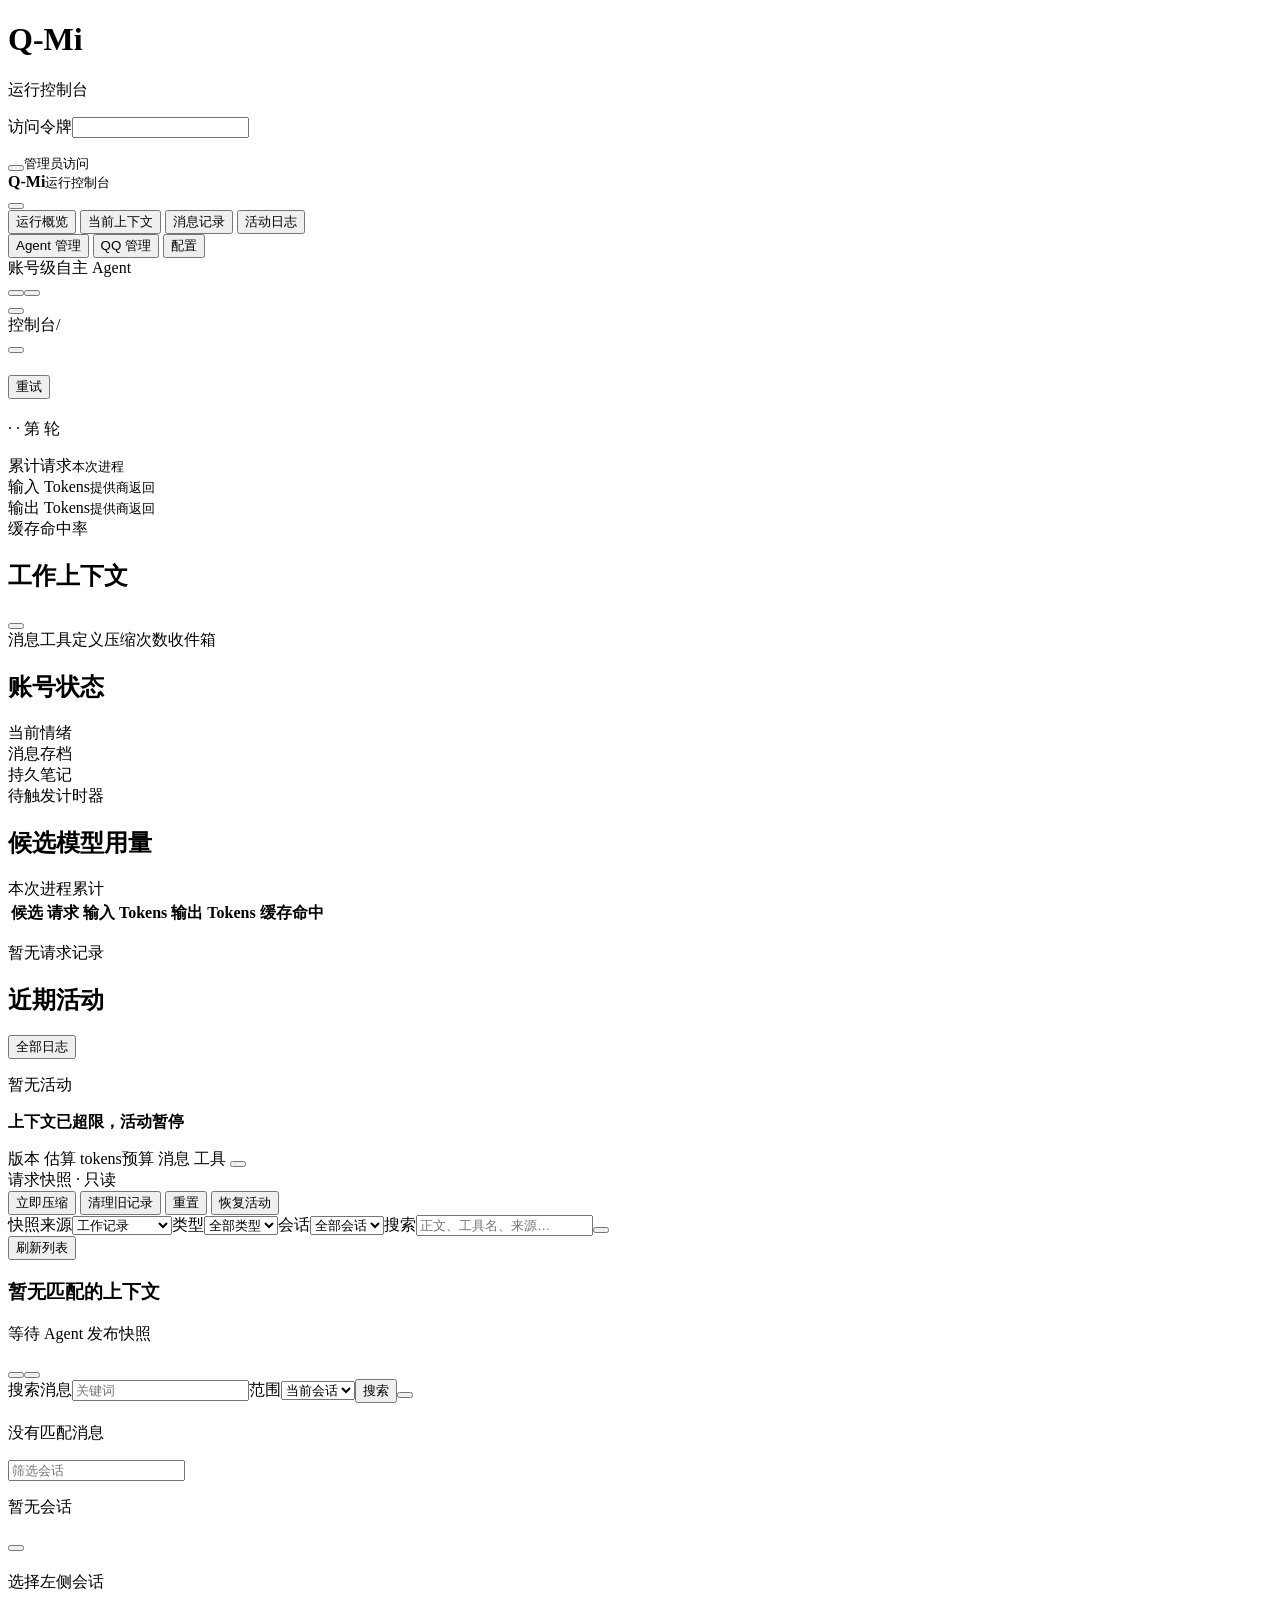
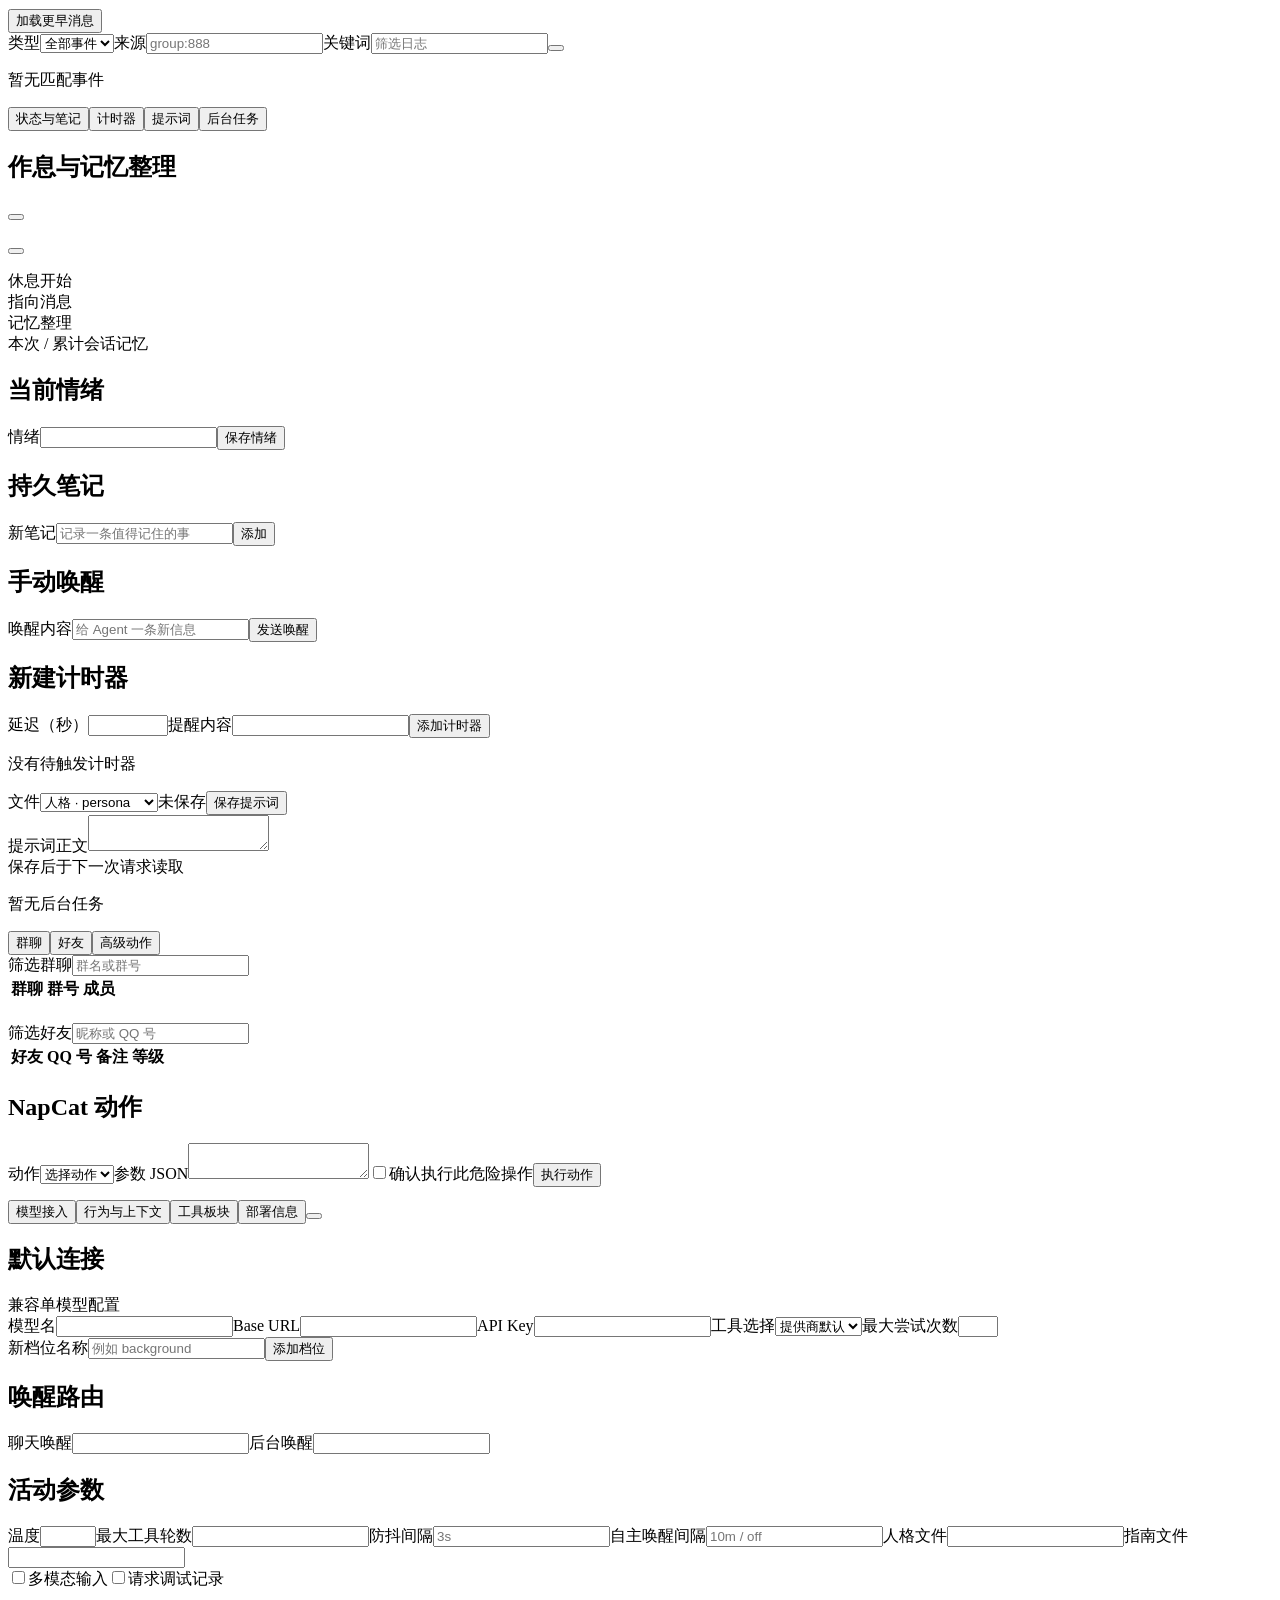
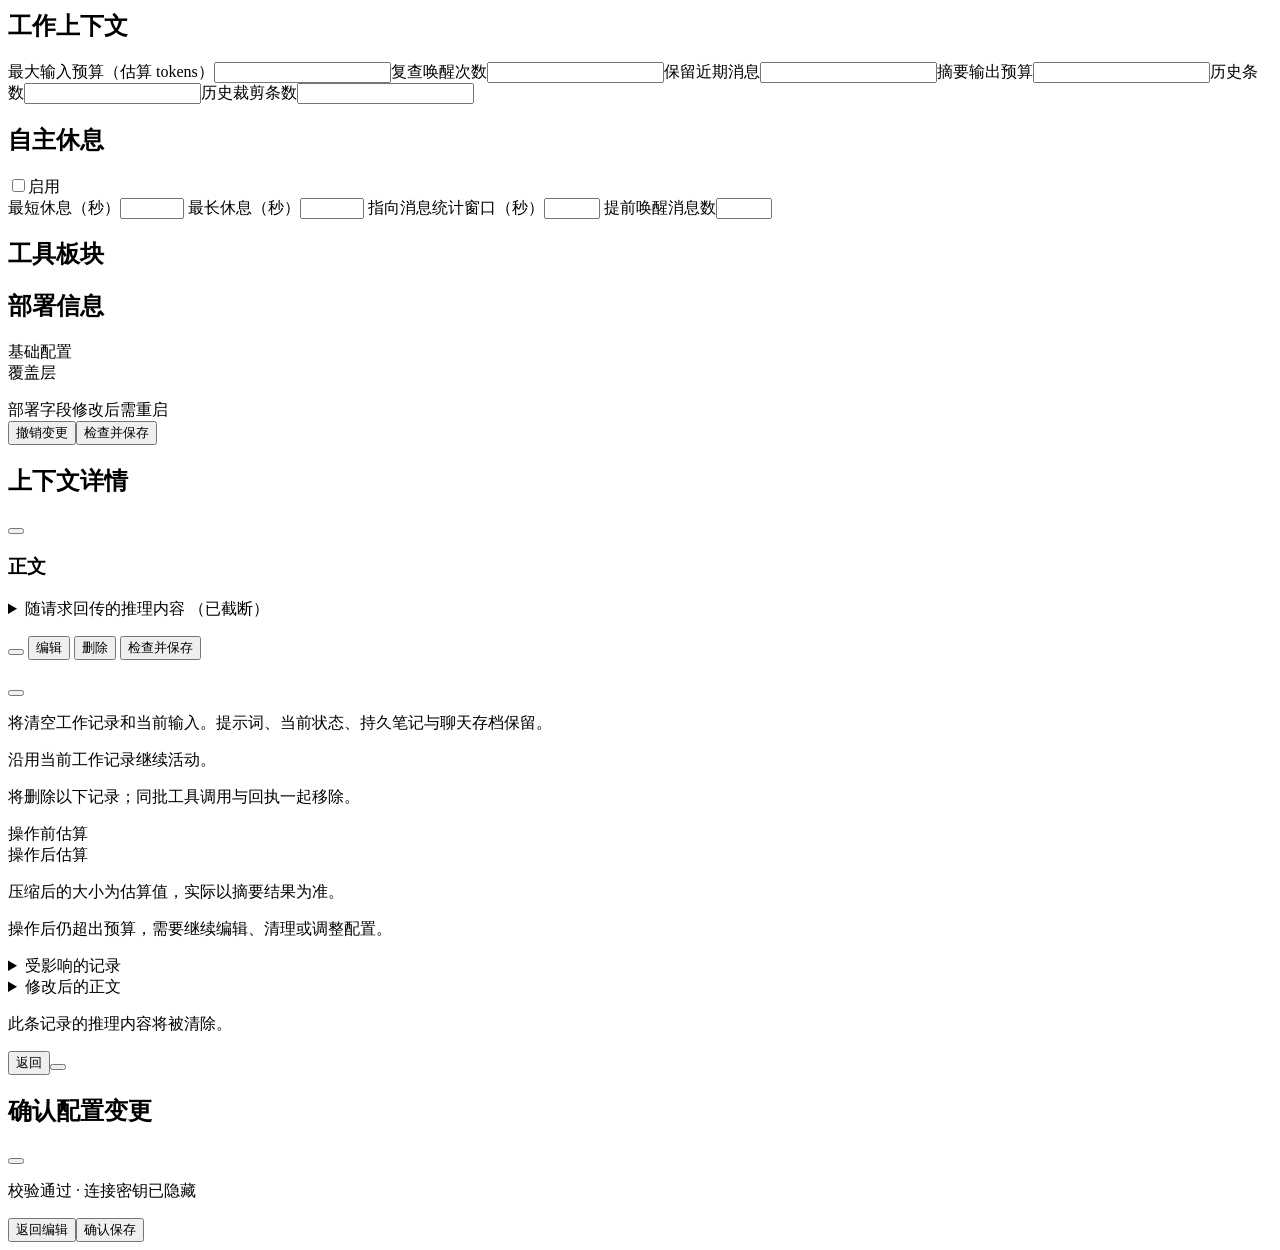
==== commit 60abaf7e: "优化agent包" ====
--- a/webui/static/index.html
+++ b/webui/static/index.html
@@ -4,6 +4,8 @@
   <meta charset="utf-8"><meta name="viewport" content="width=device-width,initial-scale=1">
   <title>Q-Mi · 运行控制台</title><link rel="icon" href="data:,">
   <link rel="stylesheet" href="/static/console.css">
+  <link rel="stylesheet" href="/static/context.css">
+  <link rel="stylesheet" href="/static/sleep.css">
   <script src="/static/lucide.min.js" defer></script><script src="/static/config-editor.js" defer></script>
   <script src="/static/console.js" defer></script><script src="/static/alpine.min.js" defer></script>
 </head>
@@ -49,7 +51,20 @@
           <section class="section"><div class="section-heading"><h2>近期活动</h2><button class="text-button" @click="navigate('activity')">全部日志 <i data-lucide="arrow-right"></i></button></div><template x-for="e in events.slice(-5).reverse()" :key="e.id"><div class="event-row"><span class="event-time" x-text="time(e.time)"></span><span class="badge" :class="e.kind==='error'?'danger':'info'" x-text="kindLabel(e.kind)"></span><span class="event-preview" x-text="e.text"></span></div></template><p class="empty" x-show="!events.length">暂无活动</p></section>
         </section>
         <section x-show="page==='context'" aria-label="当前上下文">
+          <div class="context-alert" role="status" x-show="runtime.phase==='blocked'">
+            <i data-lucide="circle-alert"></i><div><strong>上下文已超限，活动暂停</strong><p x-text="runtime.last_error"></p><div class="context-budget-parts"><span x-text="'固定内容约 '+number(runtime.metrics?.fixed_tokens)+' tokens'"></span><span x-text="'含当前输入、未读结果的受保护内容约 '+number(runtime.metrics?.protected_tokens)+' tokens'"></span></div></div>
+          </div>
           <div class="compact-metrics"><span>版本 <strong x-text="'v'+(contextPage.version||0)"></strong></span><span>估算 <strong x-text="number(contextPage.metrics?.estimated_tokens)"></strong> tokens</span><span>预算 <strong x-text="number(contextPage.metrics?.budget)"></strong></span><span>消息 <strong x-text="contextPage.metrics?.message_count||0"></strong></span><span>工具 <strong x-text="contextPage.metrics?.tool_count||0"></strong></span><button class="icon-button push-right" @click="downloadContextPage()" aria-label="下载展示数据" title="下载展示数据"><i data-lucide="download"></i></button></div>
+          <div class="context-toolbar">
+            <span class="badge" :class="runtime.phase==='blocked'?'danger':'info'" x-text="phaseLabel(runtime.phase)"></span>
+            <span class="muted" x-show="contextPage.source==='request'">请求快照 · 只读</span>
+            <div class="context-commands" x-show="contextPage.source==='working'">
+              <button @click="previewContextAction('compact')" :disabled="!contextWritable"><i data-lucide="minimize-2"></i>立即压缩</button>
+              <button @click="previewContextAction('clean')" :disabled="!contextWritable"><i data-lucide="brush"></i>清理旧记录</button>
+              <button class="danger-button" @click="previewContextAction('reset')" :disabled="!contextWritable"><i data-lucide="rotate-ccw"></i>重置</button>
+              <button class="primary" @click="previewContextAction('resume')" :disabled="!contextWritable"><i data-lucide="play"></i>恢复活动</button>
+            </div>
+          </div>
           <form class="filterbar" @submit.prevent="loadContext(true)"><label>快照来源<select x-model="contextQuery.source" @change="loadContext(true)"><option value="working">工作记录</option><option value="request">实际请求输入</option></select></label><label>类型<select x-model="contextQuery.kind" @change="loadContext(true)"><option value="">全部类型</option><template x-for="k in ['prompt','input','state','summary','output','tool_result','tool_definition']"><option :value="k" x-text="kindLabel(k)"></option></template></select></label><label>会话<select x-model="contextQuery.scope" @change="loadContext(true)"><option value="">全部会话</option><template x-for="c in chats" :key="c.chat_type+':'+c.chat_id"><option :value="c.chat_type+':'+c.chat_id" x-text="chatName(c)"></option></template></select></label><label class="grow">搜索<input aria-label="搜索上下文" x-model="contextQuery.q" @input.debounce.350ms="loadContext(true)" placeholder="正文、工具名、来源…"></label><button type="button" class="icon-button" @click="resetContext()" title="清除筛选" aria-label="清除上下文筛选"><i data-lucide="filter-x"></i></button></form>
           <div class="inline-notice" x-show="contextConflict"><i data-lucide="info"></i><span x-text="contextConflict"></span><button @click="loadContext(true)">刷新列表</button></div>
           <div class="context-list"><template x-for="e in contextPage.entries||[]" :key="contextPage.version+':'+e.index"><button class="context-row" @click="openContextEntry(e)" :aria-label="'查看消息详情 '+e.index"><span class="entry-index" x-text="String(e.index+1).padStart(2,'0')"></span><div class="entry-body"><div class="entry-meta"><span class="badge" :class="kindClass(e.kind)" x-text="kindLabel(e.kind)"></span><code x-text="e.role"></code><span class="source" x-text="e.chat_type ? e.chat_type+':'+e.chat_id : '来源未知'"></span><span class="muted" x-text="e.origin||''"></span><span class="badge warning" x-show="e.images" x-text="e.images+' 张图片'"></span></div><p x-text="e.text || (e.tool_calls?.length ? e.tool_calls.map(c=>c.function.name).join(', ') : '空内容')"></p><small x-show="e.truncated">预览已截断</small></div><span class="entry-tokens" x-text="'≈ '+number(e.estimated_tokens)"></span><i data-lucide="chevron-right"></i></button></template><div class="empty large" x-show="!(contextPage.entries||[]).length"><i data-lucide="layers"></i><h3>暂无匹配的上下文</h3><p>等待 Agent 发布快照</p></div></div>
@@ -61,11 +76,57 @@
           <div class="message-workspace" :class="selectedChat && 'chat-selected'"><aside class="chat-list"><label class="chat-filter"><i data-lucide="search"></i><input x-model="chatFilter" aria-label="筛选会话" placeholder="筛选会话"></label><template x-for="c in filteredChats" :key="c.chat_type+':'+c.chat_id"><button class="chat-row" :class="selectedChat?.chat_id==c.chat_id && selectedChat?.chat_type===c.chat_type && 'selected'" @click="selectChat(c)"><span class="avatar" x-text="c.chat_type==='group'?'群':'私'"></span><div><strong x-text="chatName(c)"></strong><p x-text="c.last_text"></p><small x-text="time(c.last_time)"></small></div><small x-text="c.count"></small></button></template><p class="empty" x-show="!filteredChats.length">暂无会话</p></aside><div class="chat-panel"><div class="chat-heading"><button class="icon-button mobile-only" aria-label="返回会话列表" @click="selectedChat=null"><i data-lucide="arrow-left"></i></button><h2 x-text="selectedChat ? chatName(selectedChat) : '选择会话'"></h2><span class="muted" x-text="selectedChat ? selectedChat.chat_type+':'+selectedChat.chat_id : ''"></span></div><div class="chat-messages" x-ref="messageBox"><div class="empty large" x-show="!selectedChat"><i data-lucide="messages-square"></i><p>选择左侧会话</p></div><button class="load-older" x-show="selectedChat && hasOlder" @click="loadOlderMessages()" :disabled="busy.messages"><i data-lucide="history"></i>加载更早消息</button><template x-for="m in messages" :key="m.message_id"><article class="message" :class="{sent:m.direction==='sent',highlight:String(m.message_id)===String(highlightMessageID)}" :data-message-id="m.message_id"><div class="message-avatar" x-text="(m.sender_name||'?').slice(0,1)"></div><div class="message-content"><div class="message-meta"><strong x-text="m.sender_name||m.user_id"></strong><small x-text="m.user_id"></small><time x-text="time(m.time)"></time><code x-text="'#'+m.message_id"></code></div><div class="quote" x-show="m.reply"><i data-lucide="reply"></i><span x-text="m.reply ? '引用 #'+m.reply.message_id+' · '+(m.reply.sender_name||'来源未知') : ''"></span></div><p x-text="m.text"></p><small class="muted" x-show="m.mentions?.length" x-text="'@ '+(m.mentions||[]).join(' · ')"></small><small class="muted" x-show="!m.addressing_known">指向信息未知</small></div></article></template></div></div></div>
         </section>
         <section x-show="page==='activity'" aria-label="活动日志">
-          <div class="filterbar"><label>类型<select x-model="eventFilters.kind"><option value="">全部事件</option><template x-for="k in ['turn_start','reasoning','output','tool_call','tool_result','reply','usage','finish','error','config']"><option :value="k" x-text="kindLabel(k)"></option></template></select></label><label>来源<input x-model="eventFilters.source" placeholder="group:888"></label><label class="grow">关键词<input x-model="eventFilters.q" aria-label="搜索活动日志" placeholder="筛选日志"></label><button @click="toggleFollow()"><i data-lucide="pause"></i><span x-text="followEvents?'暂停跟随':'继续跟随'+(newEventCount?' ('+newEventCount+')':'')"></span></button></div>
-          <div class="log-heading"><span class="muted" x-text="'已载入 '+events.length+' 条'"></span><span class="badge" :class="followEvents?'success':'warning'" x-text="followEvents?'实时跟随':'已暂停跟随'"></span></div><div class="activity-stream" x-ref="activityBox"><template x-for="e in filteredEvents" :key="e.id"><article class="log-row"><div class="log-line"><time x-text="time(e.time)"></time><span class="badge" :class="e.kind==='error'?'danger':kindClass(e.kind)" x-text="kindLabel(e.kind)"></span><code x-text="e.chat_type ? e.chat_type+':'+e.chat_id : '系统'"></code><button class="icon-button push-right" @click="copyText(e.text)" aria-label="复制日志" title="复制日志"><i data-lucide="copy"></i></button></div><details><summary x-text="e.text.slice(0,180)"></summary><pre x-text="e.text"></pre></details></article></template><p class="empty large" x-show="!filteredEvents.length">暂无匹配事件</p></div>
+          <div class="filterbar"><label>类型<select x-model="eventFilters.kind"><option value="">全部事件</option><template x-for="k in ['turn_start','model_stream','reasoning','output','tool_call','tool_result','reply','usage','finish','error','config']"><option :value="k" x-text="kindLabel(k)"></option></template></select></label><label>来源<input x-model="eventFilters.source" placeholder="group:888"></label><label class="grow">关键词<input x-model="eventFilters.q" aria-label="搜索活动日志" placeholder="筛选日志"></label><button @click="toggleFollow()"><i data-lucide="pause"></i><span x-text="followEvents?'暂停跟随':'继续跟随'+(newEventCount?' ('+newEventCount+')':'')"></span></button></div>
+          <div class="log-heading"><span class="muted" x-text="'已载入 '+events.length+' 条"></span><span class="badge" :class="followEvents?'success':'warning'" x-text="followEvents?'实时跟随':'已暂停跟随'"></span></div>
+          <div class="activity-stream" x-ref="activityBox">
+            <template x-for="e in filteredEvents" :key="e.id">
+              <article class="log-row">
+                <div class="log-line">
+                  <time x-text="time(e.updated_at||e.time)"></time>
+                  <span class="badge" :class="e.kind==='error'||e.state==='failed'?'danger':kindClass(e.kind)" x-text="kindLabel(e.kind)"></span>
+                  <code x-text="e.chat_type ? e.chat_type+':'+e.chat_id : '系统'"></code>
+                  <button class="icon-button push-right" @click="copyText(e.kind==='model_stream'?JSON.stringify(e,null,2):e.text)" aria-label="复制日志" title="复制日志"><i data-lucide="copy"></i></button>
+                </div>
+                <details>
+                  <summary x-text="e.kind==='model_stream'?(e.candidate+' · '+runStateLabel(e.state)+' · '+(e.model||'')):e.text.slice(0,180)"></summary>
+                  <template x-if="e.kind==='model_stream'">
+                    <div class="stream-detail">
+                      <p class="muted" x-show="e.state==='generating'">工具参数仍在接收，尚未执行</p>
+                      <section x-show="e.reasoning"><h4>思考链</h4><pre x-text="e.reasoning"></pre></section>
+                      <section x-show="e.content"><h4>模型输出</h4><pre x-text="e.content"></pre></section>
+                      <template x-for="call in e.tool_calls||[]" :key="call.index">
+                        <section><h4 x-text="'工具 · '+(call.name||'等待名称')"></h4><pre x-text="call.arguments"></pre></section>
+                      </template>
+                      <p class="error-text" x-show="e.state==='failed'" x-text="e.text"></p>
+                    </div>
+                  </template>
+                  <pre x-show="e.kind!=='model_stream'" x-text="e.text"></pre>
+                </details>
+              </article>
+            </template>
+            <p class="empty large" x-show="!filteredEvents.length">暂无匹配事件</p>
+          </div>
         </section>
         <section x-show="page==='agent'" aria-label="Agent 管理">
           <div class="tabs" role="tablist"><button role="tab" :aria-selected="agentTab==='state'" @click="agentTab='state'">状态与笔记</button><button role="tab" :aria-selected="agentTab==='timers'" @click="agentTab='timers'">计时器</button><button role="tab" :aria-selected="agentTab==='prompts'" @click="agentTab='prompts';loadPrompt()">提示词</button><button role="tab" :aria-selected="agentTab==='tasks'" @click="agentTab='tasks';loadTasks()">后台任务</button></div>
+          <section class="section sleep-section" x-show="agentTab==='state'" aria-label="作息与记忆整理">
+            <div class="section-heading"><h2>作息与记忆整理</h2><button class="icon-button" @click="configTab='behavior';navigate('config')" title="作息设置" aria-label="作息设置"><i data-lucide="settings-2"></i></button></div>
+            <div class="sleep-header">
+              <i data-lucide="moon" class="sleep-symbol" x-show="runtime.sleep?.sleeping"></i>
+              <i data-lucide="sun" class="sleep-symbol" x-show="!runtime.sleep?.sleeping"></i>
+              <div class="grow"><strong x-text="sleepStatusLabel()"></strong><p class="muted" x-show="runtime.sleep?.sleeping" x-text="'预计 '+time(runtime.sleep?.wake_at)+' 醒来 · '+sleepRemaining()"></p></div>
+              <button class="primary" @click="forceSleepWake()" :disabled="busy.sleepWake||!(runtime.sleep?.sleeping||runtime.sleep?.pending_wake)"><i data-lucide="bell-ring"></i><span x-text="busy.sleepWake?'唤醒中':'立即唤醒'"></span></button>
+            </div>
+            <dl class="sleep-facts">
+              <div><dt>休息开始</dt><dd x-text="time(runtime.sleep?.started_at)"></dd></div>
+              <div><dt>指向消息</dt><dd><span x-text="(runtime.sleep?.directed_count||0)+' / '+(runtime.sleep?.threshold||5)"></span><small x-text="'最近 '+(runtime.sleep?.window_seconds||30)+' 秒'"></small></dd></div>
+              <div><dt>记忆整理</dt><dd x-text="sleepConsolidationLabel(runtime.sleep?.consolidation)"></dd></div>
+              <div><dt>本次 / 累计会话记忆</dt><dd x-text="(runtime.sleep?.consolidated||0)+' / '+(runtime.sleep?.memory_count||0)"></dd></div>
+            </dl>
+            <p class="muted sleep-reason" x-show="runtime.sleep?.reason" x-text="'休息原因：'+runtime.sleep?.reason"></p>
+            <p class="muted sleep-reason" x-show="runtime.sleep?.wake_reason" x-text="'上次醒来：'+time(runtime.sleep?.woke_at)+' · '+sleepWakeLabel(runtime.sleep?.wake_reason)"></p>
+            <p class="error-text" role="alert" x-show="runtime.sleep?.last_error" x-text="runtime.sleep?.last_error"></p>
+          </section>
           <div x-show="agentTab==='state'"><section class="section"><h2>当前情绪</h2><form class="inline-form" @submit.prevent="saveMood()"><label class="grow">情绪<input x-model="moodDraft"></label><button type="submit" class="primary" :disabled="busy.mood"><i data-lucide="save"></i>保存情绪</button></form></section><section class="section"><div class="section-heading"><h2>持久笔记</h2><span class="muted" x-text="notes.length+' 条'"></span></div><form class="inline-form" @submit.prevent="addNote()"><label class="grow">新笔记<input x-model="noteDraft" placeholder="记录一条值得记住的事" required></label><button class="primary" :disabled="busy.note"><i data-lucide="plus"></i>添加</button></form><template x-for="n in notes" :key="n.index"><div class="note-row"><i data-lucide="file-text"></i><div><p x-text="n.text"></p><small x-text="time(n.time)"></small></div><button class="icon-button" @click="deleteNote(n)" :disabled="busy.note" title="删除笔记" aria-label="删除笔记"><i data-lucide="trash-2"></i></button></div></template></section><section class="section"><h2>手动唤醒</h2><form class="inline-form" @submit.prevent="wakeAgent()"><label class="grow">唤醒内容<input x-model="wakeDraft" placeholder="给 Agent 一条新信息" required></label><button :disabled="busy.wake"><i data-lucide="bell-ring"></i>发送唤醒</button></form></section></div>
           <div x-show="agentTab==='timers'"><section class="section"><h2>新建计时器</h2><form class="inline-form" @submit.prevent="addTimer()"><label>延迟（秒）<input type="number" min="1" max="604800" x-model.number="timerDelay" required></label><label class="grow">提醒内容<input x-model="timerNote" required></label><button class="primary" :disabled="busy.timer"><i data-lucide="plus"></i>添加计时器</button></form></section><template x-for="t in timers" :key="t.id"><div class="note-row"><i data-lucide="alarm-clock"></i><div><p x-text="t.note"></p><small x-text="time(t.fire_at||t.at||t.due_at)"></small></div><button class="icon-button" @click="cancelTimer(t)" :disabled="busy.timer" title="取消计时器" aria-label="取消计时器"><i data-lucide="x"></i></button></div></template><p class="empty" x-show="!timers.length">没有待触发计时器</p></div>
           <div x-show="agentTab==='prompts'"><div class="filterbar"><label>文件<select x-model="promptName" @change="loadPrompt()"><option value="persona">人格 · persona</option><option value="guide">行为指南 · guide</option></select></label><code class="muted grow" x-text="promptPath"></code><span class="badge warning" x-show="promptDirty">未保存</span><button class="primary" @click="savePrompt()" :disabled="busy.prompt||!promptLoaded||!promptDirty"><i data-lucide="save"></i>保存提示词</button></div><label>提示词正文<textarea class="prompt-editor" x-model="promptDraft" :disabled="!promptLoaded||busy.prompt" spellcheck="false" aria-label="提示词正文"></textarea></label><div class="editor-footer"><span x-text="promptDraft.length+' 字符'"></span><span>保存后于下一次请求读取</span></div></div>
@@ -88,6 +149,15 @@
               <div class="inline-form"><label>新档位名称<input x-model="newTier" placeholder="例如 background"></label><button @click="addTier()"><i data-lucide="plus"></i>添加档位</button></div><section class="section"><h2>唤醒路由</h2><div class="form-grid"><label>聊天唤醒<input x-model="configDraft.models.wake_routes.chat"></label><label>后台唤醒<input x-model="configDraft.models.wake_routes.background"></label></div></section>
             </div>
             <div x-show="configTab==='behavior'"><section class="section"><h2>活动参数</h2><div class="form-grid"><label>温度<input type="number" step="0.1" min="0" max="2" x-model.number="configDraft.behavior.temperature"></label><label>最大工具轮数<input type="number" min="0" x-model.number="configDraft.behavior.max_tool_rounds"></label><label>防抖间隔<input x-model="configDraft.behavior.debounce" placeholder="3s"></label><label>自主唤醒间隔<input x-model="configDraft.behavior.self_wake" placeholder="10m / off"></label><label>人格文件<input x-model="configDraft.behavior.persona_file"></label><label>指南文件<input x-model="configDraft.behavior.guide_file"></label></div><div class="checkbox-group"><label class="checkbox"><input type="checkbox" x-model="configDraft.behavior.multimodal">多模态输入</label><label class="checkbox"><input type="checkbox" x-model="configDraft.behavior.debug">请求调试记录</label></div></section><section class="section"><h2>工作上下文</h2><div class="form-grid"><label>最大输入预算（估算 tokens）<input type="number" min="1" x-model.number="configDraft.behavior.context.max_input_tokens"></label><label>复查唤醒次数<input type="number" min="1" x-model.number="configDraft.behavior.context.review_after_wakes"></label><label>保留近期消息<input type="number" min="1" x-model.number="configDraft.behavior.context.keep_recent_messages"></label><label>摘要输出预算<input type="number" min="1" x-model.number="configDraft.behavior.context.summary_tokens"></label><label>历史条数<input type="number" min="1" x-model.number="configDraft.behavior.history.max"></label><label>历史裁剪条数<input type="number" min="1" x-model.number="configDraft.behavior.history.trim"></label></div></section></div>
+            <section class="section" x-show="configTab==='behavior'">
+              <div class="section-heading"><h2>自主休息</h2><label class="checkbox"><input type="checkbox" x-model="configDraft.behavior.sleep.enabled">启用</label></div>
+              <div class="form-grid">
+                <label>最短休息（秒）<input type="number" min="1" max="3600" x-model.number="configDraft.behavior.sleep.min_seconds"></label>
+                <label>最长休息（秒）<input type="number" min="1" max="3600" x-model.number="configDraft.behavior.sleep.max_seconds"></label>
+                <label>指向消息统计窗口（秒）<input type="number" min="1" max="600" x-model.number="configDraft.behavior.sleep.window_seconds"></label>
+                <label>提前唤醒消息数<input type="number" min="2" max="100" x-model.number="configDraft.behavior.sleep.threshold"></label>
+              </div>
+            </section>
             <section class="section" x-show="configTab==='modules'"><h2>工具板块</h2><div class="module-grid"><template x-for="name in moduleNames" :key="name"><label class="module-row"><div><strong x-text="name"></strong><small x-text="moduleLabel(name)"></small></div><input type="checkbox" :checked="configDraft.modules.modules[name]!==false" @change="configDraft.modules.modules[name]=$event.target.checked"></label></template></div></section>
             <section class="section" x-show="configTab==='readonly'"><h2>部署信息</h2><dl class="detail-list"><div><dt>基础配置</dt><dd x-text="configView.paths?.base"></dd></div><div><dt>覆盖层</dt><dd x-text="configView.paths?.overlay"></dd></div></dl><pre x-text="JSON.stringify(readonlyConfig,null,2)"></pre><span class="badge warning">部署字段修改后需重启</span></section>
             <div class="savebar" x-show="configTab!=='readonly'"><span class="muted" x-text="configDirty(configTab)?'有尚未保存的变更':'已与生效配置同步'"></span><button @click="discardConfig(configTab)" :disabled="!configDirty(configTab)||busy.config"><i data-lucide="undo-2"></i>撤销变更</button><button class="primary" @click="reviewConfig(configTab)" :disabled="!configDirty(configTab)||busy.config"><i data-lucide="check"></i>检查并保存</button></div>
@@ -96,7 +166,57 @@
       </div>
     </main>
   </div>
-  <div class="modal-backdrop" x-show="contextDetail" x-cloak @click.self="contextDetail=null"><section class="modal detail-modal" role="dialog" aria-modal="true" aria-label="上下文详情"><header><div><span class="eyebrow">CONTEXT ENTRY</span><h2>上下文详情 <code x-text="'#'+(contextDetail?.index??'')"></code></h2></div><button class="icon-button" @click="contextDetail=null" aria-label="关闭详情" title="关闭"><i data-lucide="x"></i></button></header><div class="modal-body"><div class="entry-meta"><span class="badge info" x-text="kindLabel(contextDetail?.kind)"></span><code x-text="contextDetail?.role"></code><span x-text="contextDetail?.chat_type ? contextDetail.chat_type+':'+contextDetail.chat_id : '来源未知'"></span><code x-text="contextDetail?.message_id ? '消息 #'+contextDetail.message_id : ''"></code></div><div class="inline-notice" x-show="contextDetail?.truncated" x-text="'正文已截断，原始 '+contextDetail?.original_runes+' 字符'"></div><h3>正文</h3><pre x-text="contextDetail?.text||'（空）'"></pre><p class="badge warning" x-show="contextDetail?.images" x-text="contextDetail?.images+' 张图片 · 未加载原图'"></p><details x-show="contextDetail?.reasoning"><summary>随请求回传的推理内容 <span x-show="contextDetail?.reasoning_truncated">（已截断）</span></summary><pre x-text="contextDetail?.reasoning"></pre></details><template x-for="(c,i) in contextDetail?.tool_calls||[]" :key="c.id"><details><summary><span x-text="c.function.name"></span><code x-text="c.id"></code><span x-show="contextDetail?.arguments_truncated?.[i]">（参数已截断）</span></summary><pre x-text="c.function.arguments"></pre></details></template><p class="muted" x-text="contextDetail?.tool_call_id ? '工具调用 ID：'+contextDetail.tool_call_id : ''"></p></div><footer><small class="muted">仅包含有界、脱敏后的展示数据</small><button @click="copyContextEntry()"><i data-lucide="copy"></i>复制展示数据</button></footer></section></div>
+  <div class="modal-backdrop" x-show="contextDetail&&!contextReview" x-cloak @click.self="closeContextDetail()">
+    <section class="modal detail-modal" role="dialog" aria-modal="true" aria-label="上下文详情">
+      <header><div><span class="eyebrow" x-text="'版本 v'+contextDetailVersion"></span><h2>上下文详情 <code x-text="'#'+(contextDetail?.index??'')"></code></h2></div><button class="icon-button" @click="closeContextDetail()" :disabled="busy.contextAction||busy.detail" aria-label="关闭详情" title="关闭"><i data-lucide="x"></i></button></header>
+      <div class="modal-body">
+        <div class="entry-meta"><span class="badge info" x-text="kindLabel(contextDetail?.kind)"></span><code x-text="contextDetail?.role"></code><span x-text="contextDetail?.chat_type ? contextDetail.chat_type+':'+contextDetail.chat_id : '来源未知'"></span><code x-text="contextDetail?.message_id ? '消息 #'+contextDetail.message_id : ''"></code></div>
+        <div class="error-banner" role="alert" x-show="contextActionError"><span x-text="contextActionError"></span></div>
+        <div class="inline-notice" x-show="contextConflict" x-text="contextConflict"></div>
+        <div class="inline-notice" x-show="contextDetail?.truncated&&!contextEditor" x-text="'展示正文已截断，原始 '+contextDetail?.original_runes+' 字符'"></div>
+        <div x-show="!contextEditor?.editable"><h3>正文</h3><pre x-text="contextDetail?.text||'（空）'"></pre></div>
+        <template x-if="contextEditor">
+          <div class="context-editor">
+            <label x-show="contextEditor.editable">正文原文<textarea class="code-editor context-textarea" aria-label="上下文正文" x-model="contextEditor.draft" :disabled="busy.contextAction" spellcheck="false"></textarea></label>
+            <div class="editor-footer" x-show="contextEditor.editable"><span x-text="number(contextEditor.draft.length)+' 字符'"></span><span class="badge warning" x-show="contextDirty">未保存</span></div>
+            <label class="context-check" x-show="contextEditor.clear_reasoning"><input type="checkbox" x-model="contextEditor.clearReasoning" :disabled="busy.contextAction">清除此条记录的推理内容</label>
+            <p class="muted" x-show="contextEditor.reason" x-text="contextEditor.reason"></p>
+            <p class="muted" x-show="contextEditor.delete_indices?.length>1" x-text="'删除范围：同批工具调用与回执，共 '+contextEditor.delete_indices?.length+' 条'"></p>
+          </div>
+        </template>
+        <p class="badge warning" x-show="contextDetail?.images" x-text="contextDetail?.images+' 张图片 · 原图保留'"></p>
+        <details x-show="contextDetail?.reasoning"><summary>随请求回传的推理内容 <span x-show="contextDetail?.reasoning_truncated">（已截断）</span></summary><pre x-text="contextDetail?.reasoning"></pre></details>
+        <template x-for="(c,i) in contextDetail?.tool_calls||[]" :key="c.id"><details><summary><span x-text="c.function.name"></span><code x-text="c.id"></code><span x-show="contextDetail?.arguments_truncated?.[i]">（参数已截断）</span></summary><pre x-text="c.function.arguments"></pre></details></template>
+        <p class="muted" x-text="contextDetail?.tool_call_id ? '工具调用 ID：'+contextDetail.tool_call_id : ''"></p>
+      </div>
+      <footer>
+        <small class="muted" x-text="contextEditor?'工作上下文 · 原文编辑':contextDetailSource==='request'?'请求快照 · 只读':'展示数据已脱敏'"></small>
+        <button class="icon-button" @click="copyContextEntry()" title="复制展示数据" aria-label="复制展示数据"><i data-lucide="copy"></i></button>
+        <button x-show="!contextEditor&&contextDetailSource==='working'&&!['prompt','state','tool_definition'].includes(contextDetail?.kind)" @click="editContextEntry()" :disabled="!contextWritable||busy.detail"><i data-lucide="pencil"></i>编辑</button>
+        <button x-show="contextEditor?.deletable" class="danger-button" @click="deleteContextEntry()" :disabled="!contextWritable"><i data-lucide="trash-2"></i>删除</button>
+        <button x-show="contextEditor" class="primary" @click="saveContextEntry()" :disabled="!contextWritable||!contextDirty"><i data-lucide="save"></i>检查并保存</button>
+      </footer>
+    </section>
+  </div>
+  <div class="modal-backdrop" x-show="contextReview" x-cloak @click.self="closeContextReview()">
+    <section class="modal" role="dialog" aria-modal="true" aria-label="确认上下文变更">
+      <header><h2 x-text="contextActionLabel(contextReview?.request.action)"></h2><button class="icon-button" @click="closeContextReview()" :disabled="busy.contextAction" aria-label="关闭上下文预览" title="关闭"><i data-lucide="x"></i></button></header>
+      <div class="modal-body">
+        <div class="error-banner" role="alert" x-show="contextActionError"><span x-text="contextActionError"></span></div>
+        <p class="context-reset-warning" x-show="contextReview?.request.action==='reset'">将清空工作记录和当前输入。提示词、当前状态、持久笔记与聊天存档保留。</p>
+        <p x-show="contextReview?.request.action==='resume'">沿用当前工作记录继续活动。</p>
+        <p x-show="contextReview?.request.action==='delete'">将删除以下记录；同批工具调用与回执一起移除。</p>
+        <div class="context-impact"><div><span>操作前估算</span><strong x-text="number(contextReview?.result.before)"></strong></div><i data-lucide="arrow-right"></i><div><span>操作后估算</span><strong x-text="number(contextReview?.result.after)"></strong></div></div>
+        <div class="context-review-meta"><span x-text="'预算 '+number(contextReview?.result.budget)+' tokens'"></span><span x-text="'影响 '+(contextReview?.result.affected?.length||0)+' 条记录'"></span><span x-text="'版本 v'+contextReview?.request.version"></span></div>
+        <p class="inline-notice" x-show="contextReview?.request.action==='compact'">压缩后的大小为估算值，实际以摘要结果为准。</p>
+        <p class="context-reset-warning" x-show="contextReview?.result.blocked">操作后仍超出预算，需要继续编辑、清理或调整配置。</p>
+        <details x-show="contextReview?.result.affected?.length"><summary>受影响的记录</summary><pre x-text="(contextReview?.result.affected||[]).map(i=>'#'+i).join('、')"></pre></details>
+        <details x-show="contextReview?.request.text!==undefined"><summary>修改后的正文</summary><pre x-text="contextReview?.request.text?.slice(0,12000)"></pre></details>
+        <p x-show="contextReview?.request.clear_reasoning">此条记录的推理内容将被清除。</p>
+      </div>
+      <footer><button @click="closeContextReview()" :disabled="busy.contextAction">返回</button><button :class="['reset','delete'].includes(contextReview?.request.action)?'danger-button':'primary'" @click="commitContextAction()" :disabled="busy.contextAction||(contextReview?.request.action==='resume'&&contextReview?.result.blocked)"><i data-lucide="check" x-show="!busy.contextAction"></i><i data-lucide="loader-circle" class="spin" x-show="busy.contextAction"></i><span x-text="busy.contextAction?'处理中':'确认'+contextActionLabel(contextReview?.request.action)"></span></button></footer>
+    </section>
+  </div>
   <div class="modal-backdrop" x-show="configReview" x-cloak @click.self="configReview=null"><section class="modal" role="dialog" aria-modal="true" aria-label="确认配置变更"><header><h2>确认配置变更</h2><button class="icon-button" aria-label="关闭变更预览" @click="configReview=null"><i data-lucide="x"></i></button></header><div class="modal-body"><p class="muted">校验通过 · 连接密钥已隐藏</p><template x-for="d in configReview?.diff||[]" :key="d.path"><div class="diff-row"><code x-text="d.path"></code><del x-text="d.before"></del><ins x-text="d.after"></ins></div></template></div><footer><button @click="configReview=null">返回编辑</button><button class="primary" @click="commitConfig()" :disabled="busy.config"><i data-lucide="save"></i>确认保存</button></footer></section></div>
   <div class="toast" role="status" x-show="toast" x-transition x-text="toast" x-cloak></div>
 </body>
